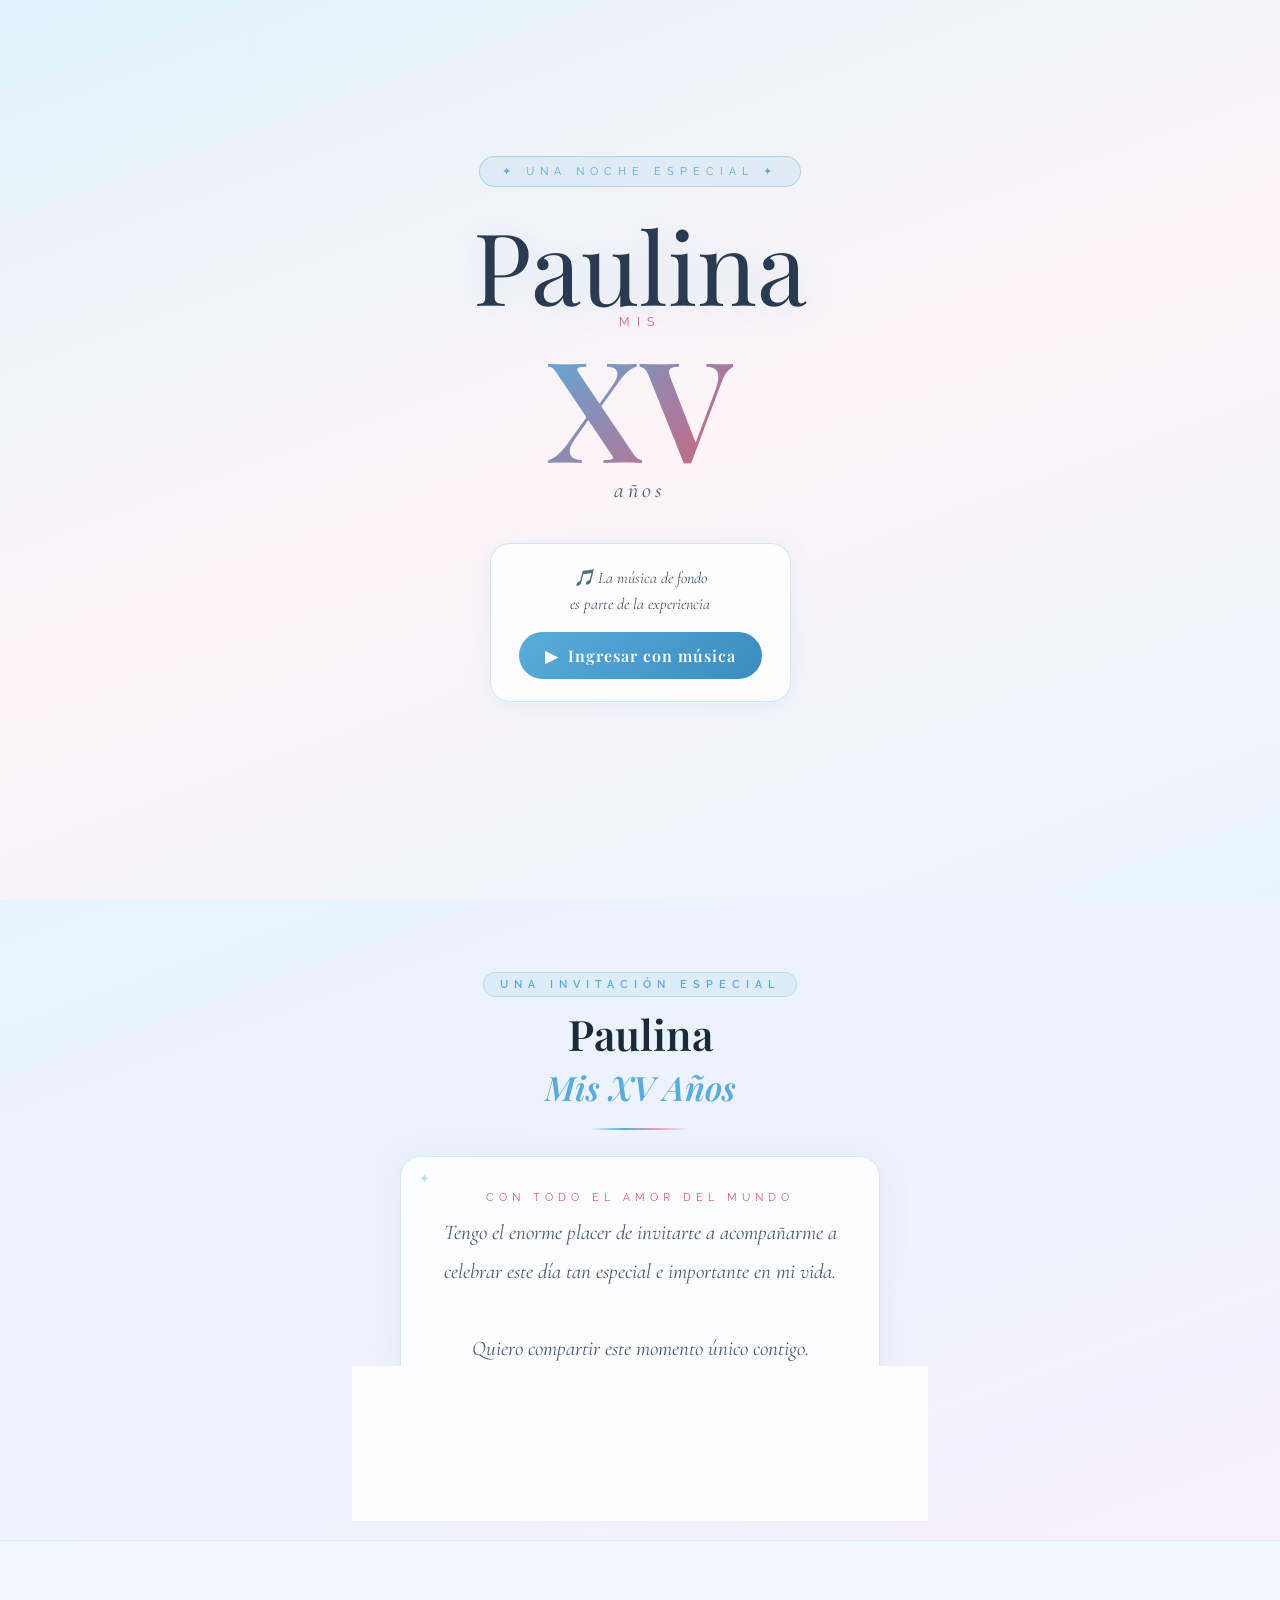
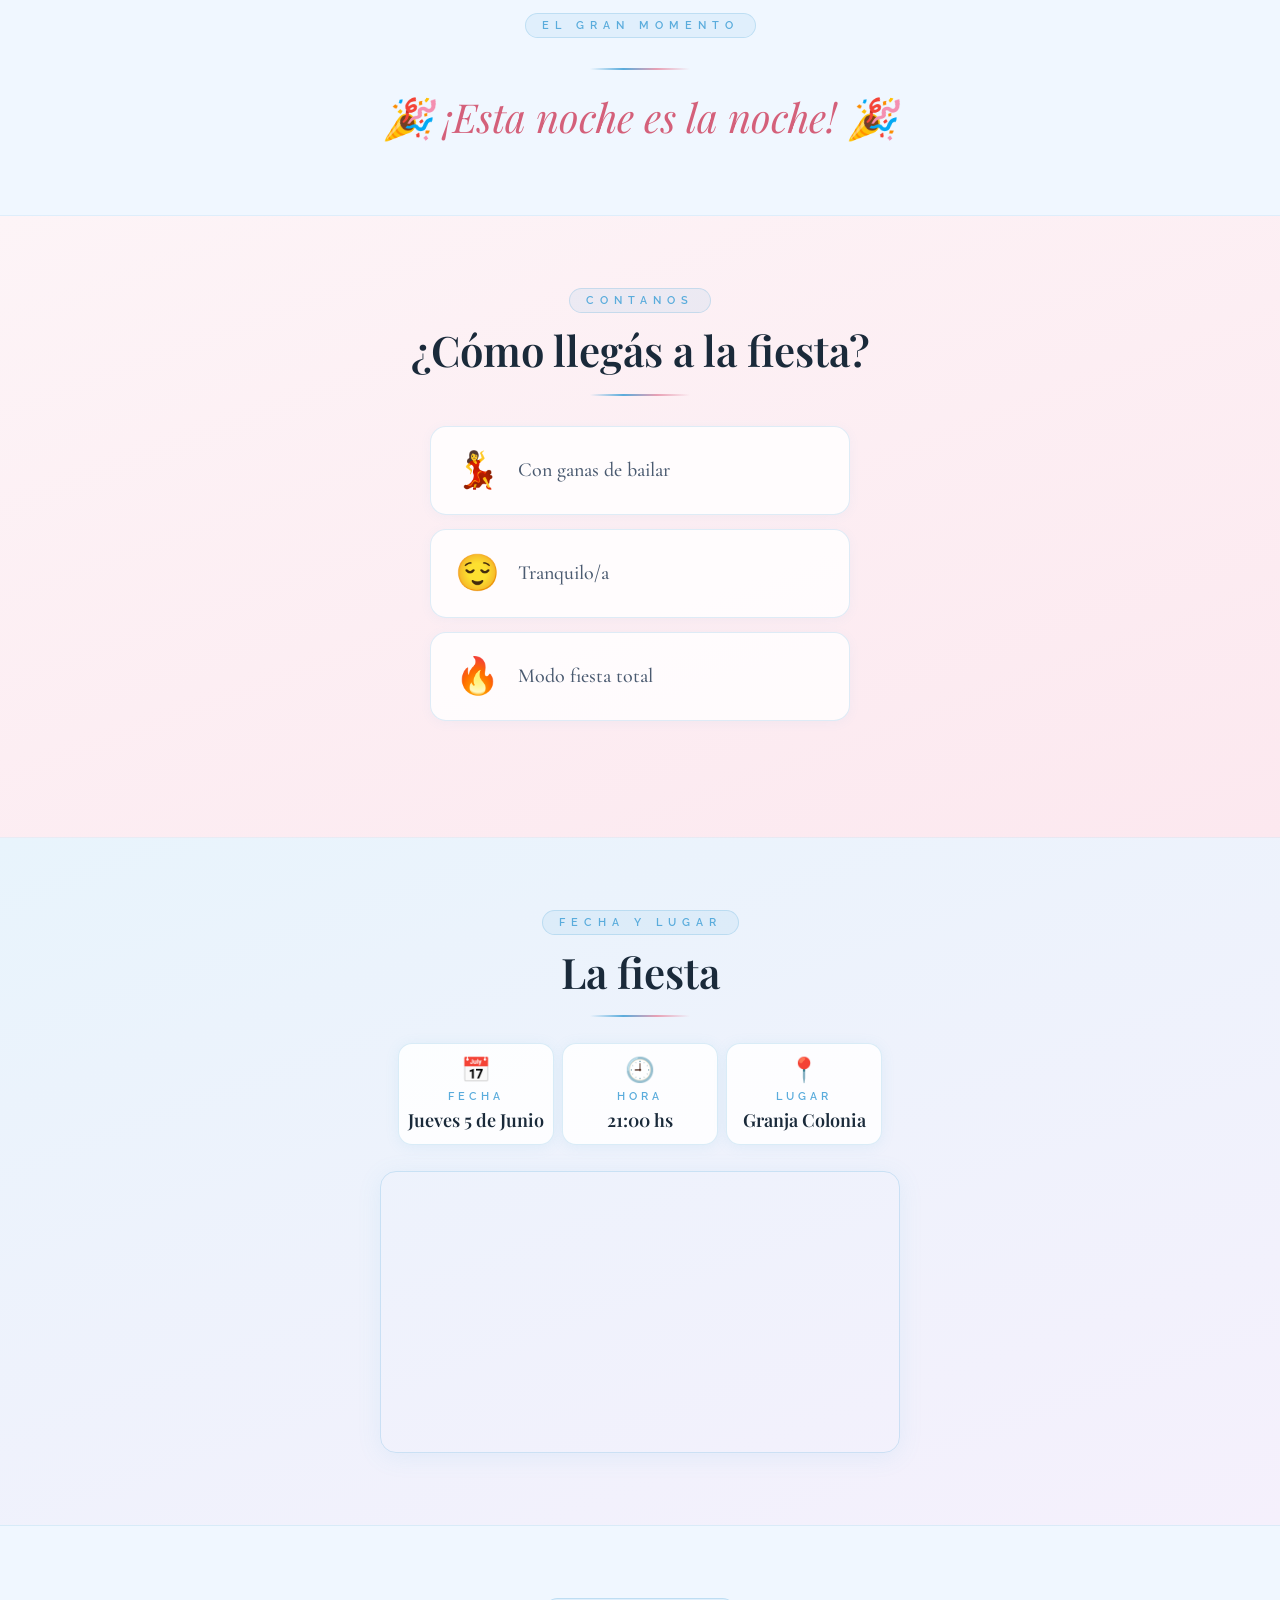
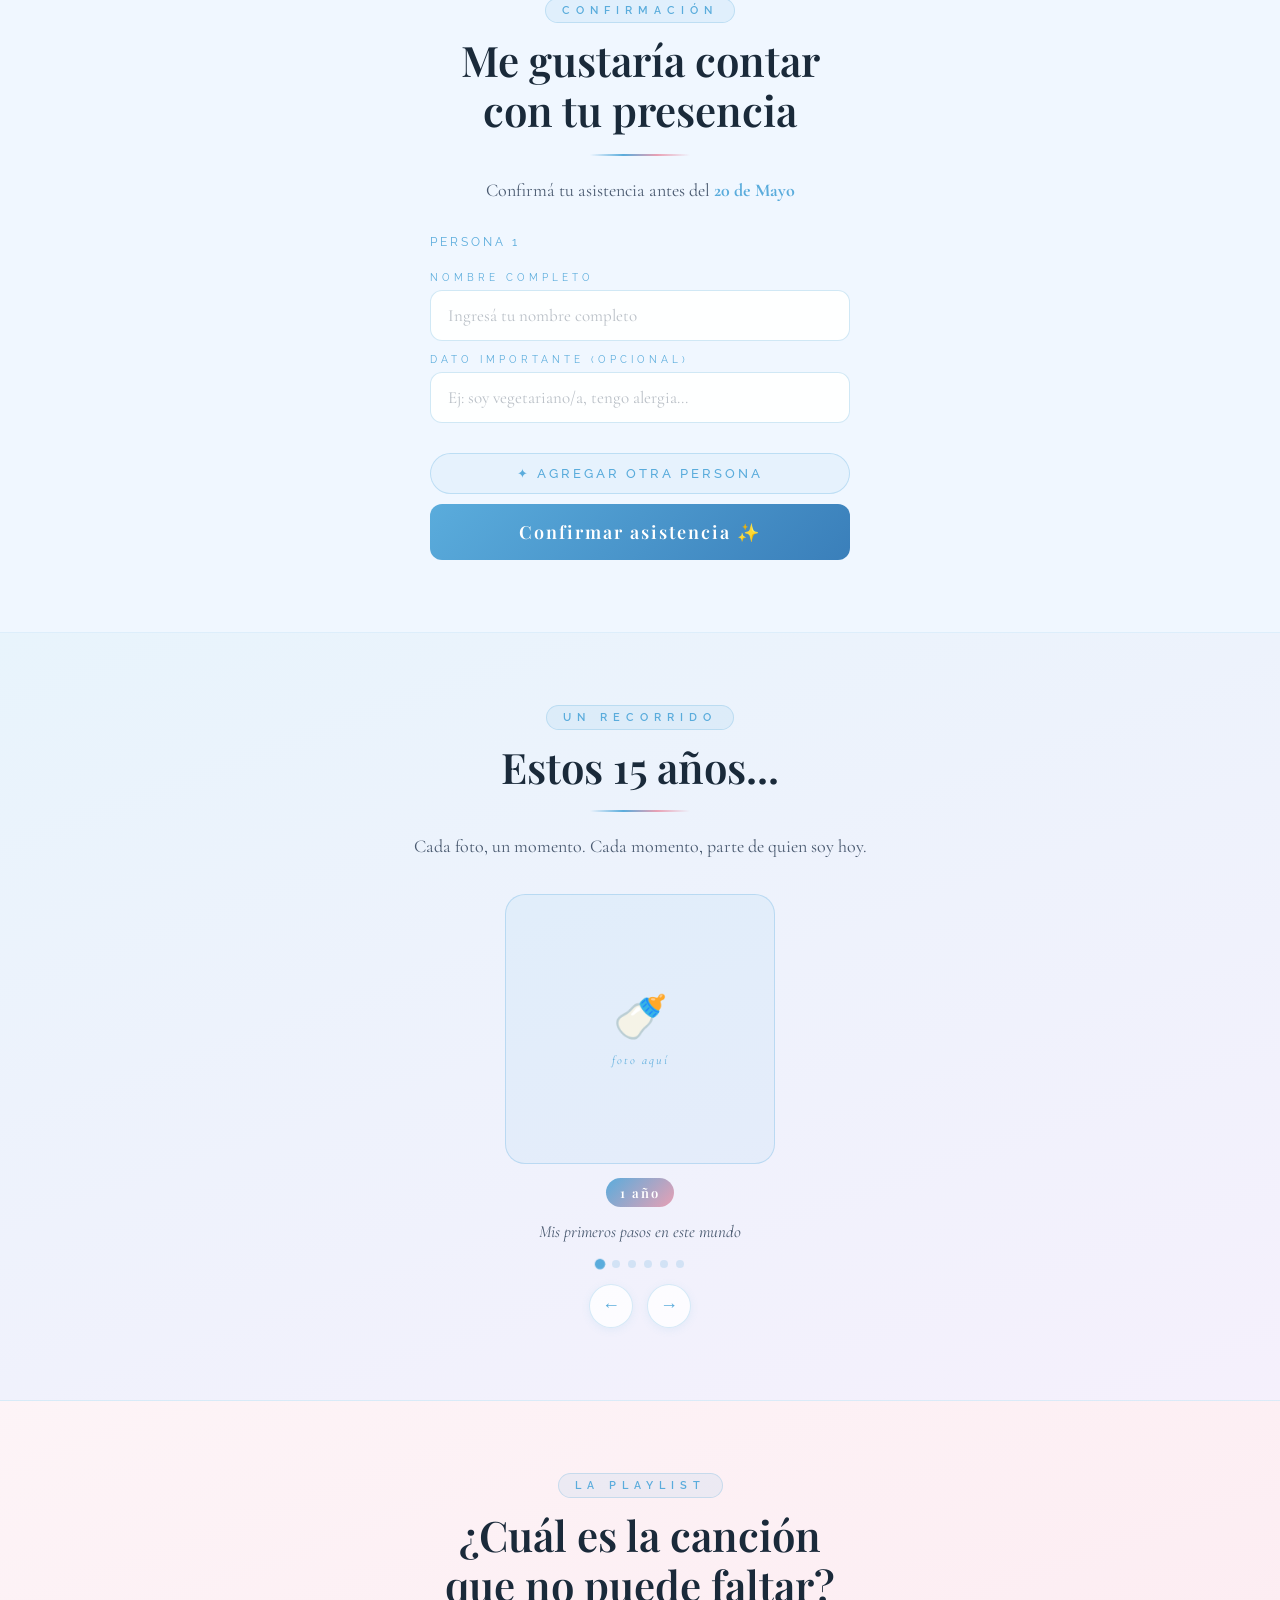
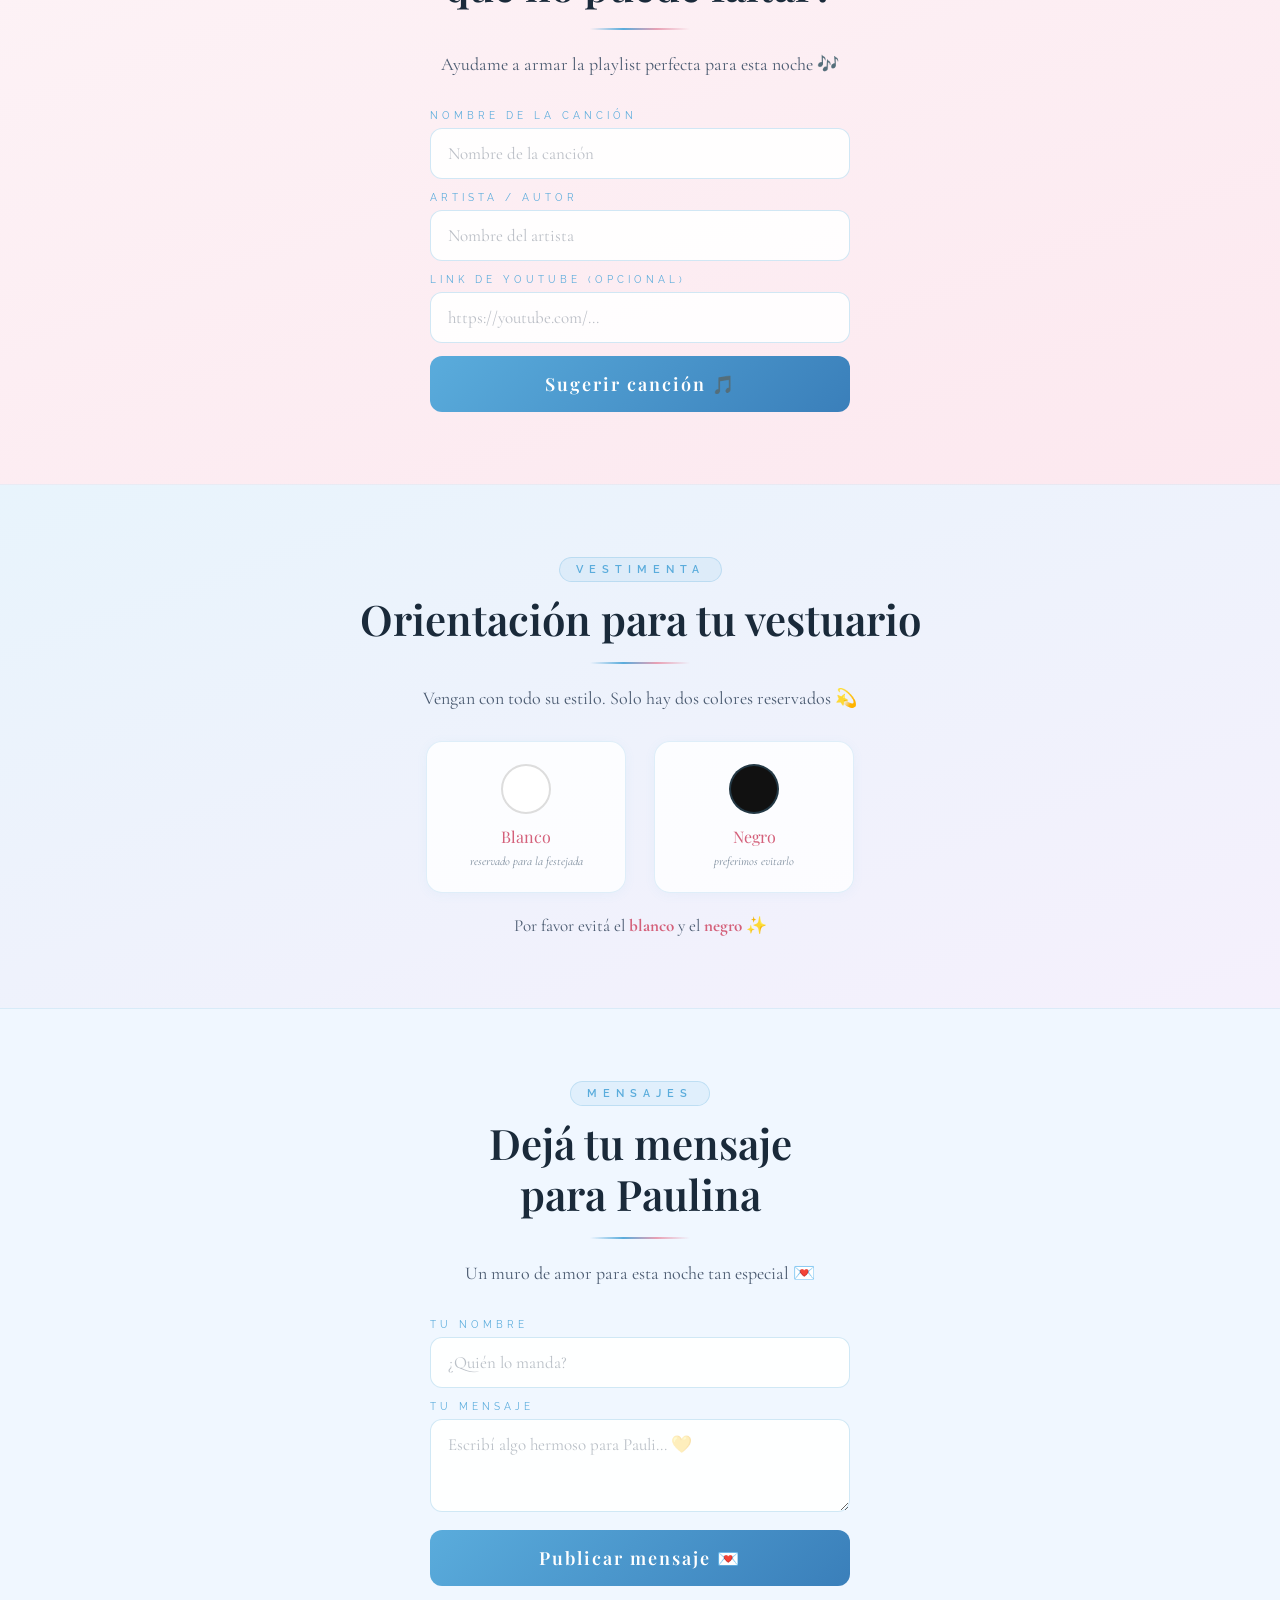
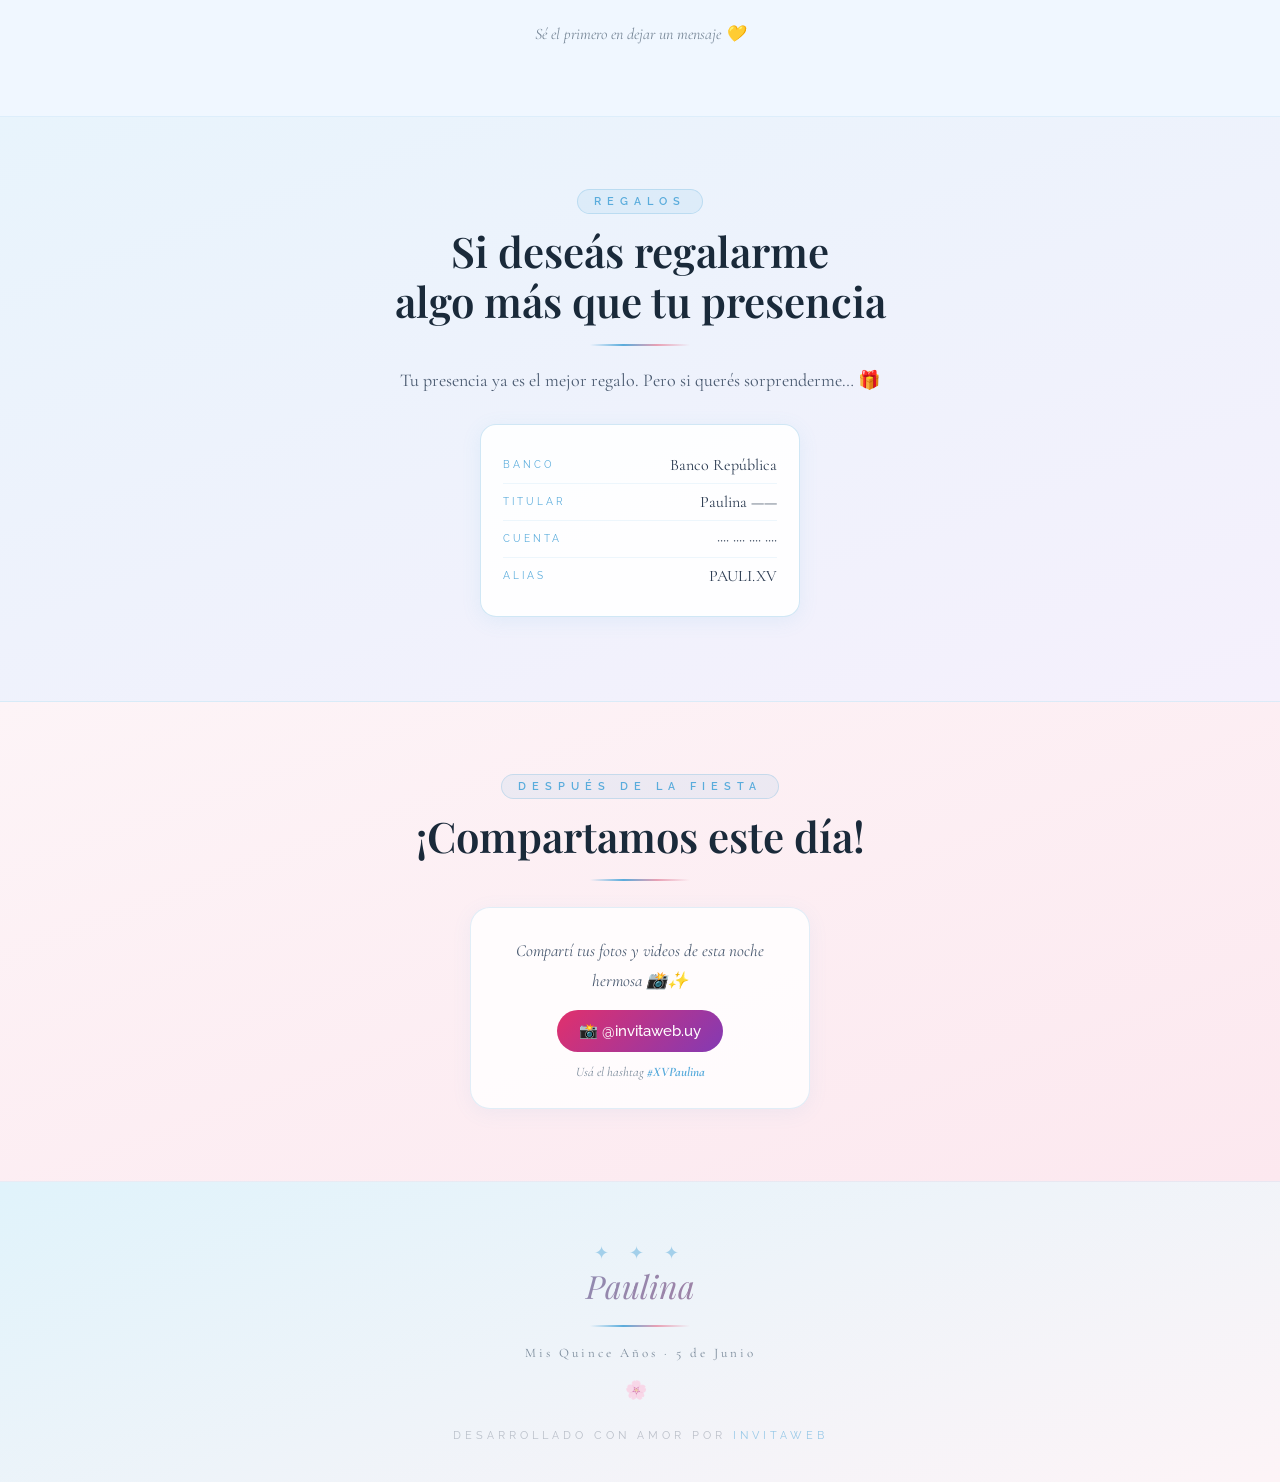
==== invitacion.html @ 0ddc599e "Update invitacion.html" ====
<!DOCTYPE html>

<html lang="es">
<head>
<meta charset="utf-8"/>
<meta content="width=device-width, initial-scale=1.0" name="viewport"/>
<title>Mis XV – Paulina</title>
<meta content="Mis XV – Paulina 🌸" property="og:title"/>
<meta content="¡Estás invitado/a a mis XV años! Jueves 5 de Junio · 21:00 hs · Granja Colonia" property="og:description"/>
<link href="https://fonts.googleapis.com" rel="preconnect"/>
<link href="https://fonts.googleapis.com/css2?family=Playfair+Display:ital,wght@0,400;0,600;1,400;1,600&amp;family=Cormorant+Garamond:ital,wght@0,300;0,400;0,500;1,300;1,400&amp;family=Raleway:wght@300;400;500&amp;display=swap" rel="stylesheet"/>

<link href="styles.css" rel="stylesheet"/></head>
<body>
<div id="petals"></div>
<audio id="bg-audio" loop="">
<source src="https://www.dropbox.com/scl/fi/ehjotuprtsx8vl22t01s5/Ed-Sheeran-Perfect.mp3?rlkey=2dh03h3hcytiv7m80mpddvq2r&amp;raw=1" type="audio/mpeg"/>
</audio>
<!-- ═══ HERO ═══ -->
<section id="hero">
<div id="hero-bg-photo"></div>
<div class="hero-badge">✦ una noche especial ✦</div>
<h1 class="hero-name">Paulina</h1>
<p class="hero-pre">Mis</p>
<div class="hero-xv">XV</div>
<p class="hero-anos">años</p>
<div class="music-btn-wrap">
<div class="music-card">
<p style="text-align:center;">🎵 La música de fondo<br/>es parte de la experiencia</p>
<button class="btn-music" id="musicBtn" onclick="toggleMusic()">
<span id="musicIcon">▶</span>
<span id="musicLabel">Ingresar con música</span>
</button>
<div class="audio-playing" id="audioAnim">
<div class="bar-anim" style="animation-delay:0s;height:5px;"></div>
<div class="bar-anim" style="animation-delay:.12s;height:9px;"></div>
<div class="bar-anim" style="animation-delay:.24s;height:13px;"></div>
<div class="bar-anim" style="animation-delay:.12s;height:9px;"></div>
<div class="bar-anim" style="animation-delay:0s;height:5px;"></div>
<span style="margin-left:8px;">Perfect · Ed Sheeran</span>
</div>
</div>
</div>
</section>
<!-- ═══ INVITACIÓN ═══ -->
<section class="section s-dark" id="invitacion">
<span class="sec-tag">una invitación especial</span>
<h2 class="sec-title">Paulina<br/><em style="font-size:.8em;color:var(--sky);">Mis XV Años</em></h2>
<div class="gold-line"></div>
<div class="invite-card">
<p class="invite-who">Con todo el amor del mundo</p>
<p class="invite-text">Tengo el enorme placer de invitarte a acompañarme a celebrar este día tan especial e importante en mi vida.<br/><br/>Quiero compartir este momento único contigo.</p>
<div class="invite-date">Jueves 5 de Junio · 21:00 hs</div>
</div>
</section>
<!-- ═══ COUNTDOWN ═══ -->
<section class="section" id="countdown-section">
<span class="sec-tag">el gran momento</span>
<h2 class="sec-title" id="countdownTitle">Faltan...</h2>
<div class="gold-line"></div>
<div class="countdown-grid" id="countdownGrid">
<div class="count-box"><span class="count-num" id="cd-days">--</span><span class="count-label">Días</span></div>
<div class="count-box"><span class="count-num" id="cd-hours">--</span><span class="count-label">Horas</span></div>
<div class="count-box"><span class="count-num" id="cd-mins">--</span><span class="count-label">Min</span></div>
<div class="count-box"><span class="count-num" id="cd-secs">--</span><span class="count-label">Seg</span></div>
</div>
<div id="event-arrived">🎉 ¡Esta noche es la noche! 🎉</div>
</section>
<!-- ═══ MOOD ═══ -->
<section class="section s-rose">
<span class="sec-tag">contanos</span>
<h2 class="sec-title">¿Cómo llegás a la fiesta?</h2>
<div class="gold-line"></div>
<div class="mood-grid mood-grid-vertical">
<button class="mood-btn mood-btn-centered" onclick="selectMood(this,'¡Así me gusta! ¡Con toda la energía! 💃')">
<span class="mood-icon">💃</span><span class="mood-label">Con ganas de bailar</span>
</button>
<button class="mood-btn mood-btn-centered" onclick="selectMood(this,'Perfecto, también hay lugar para descansar 😌')">
<span class="mood-icon">😌</span><span class="mood-label">Tranquilo/a</span>
</button>
<button class="mood-btn mood-btn-centered" onclick="selectMood(this,'¡¡MODO BESTIA ACTIVADO!! 🔥🎉')">
<span class="mood-icon">🔥</span><span class="mood-label">Modo fiesta total</span>
</button>
</div>
<p id="mood-response"></p>
</section>
<!-- ═══ LUGAR ═══ -->
<section class="section s-dark">
<span class="sec-tag">fecha y lugar</span>
<h2 class="sec-title">La fiesta</h2>
<div class="gold-line"></div>
<div class="lugar-info">
<div class="lugar-detail"><span class="ld-icon">📅</span><span class="ld-label">Fecha</span><span class="ld-val">Jueves 5 de Junio</span></div>
<div class="lugar-detail"><span class="ld-icon">🕘</span><span class="ld-label">Hora</span><span class="ld-val">21:00 hs</span></div>
<div class="lugar-detail"><span class="ld-icon">📍</span><span class="ld-label">Lugar</span><span class="ld-val">Granja Colonia</span></div>
</div>
<div class="map-wrap">
<iframe allowfullscreen="" height="280" loading="lazy" referrerpolicy="no-referrer-when-downgrade" src="https://www.google.com/maps/embed?pb=!1m18!1m12!1m3!1d3290.685437477045!2d-57.740736999999996!3d-34.4347445!2m3!1f0!2f0!3f0!3m2!1i1024!2i768!4f13.1!3m3!1m2!1s0x95a30c7c1a34ffbd%3A0x6a4ad1bd16b728e4!2sGranja%20Colonia!5e0!3m2!1ses-419!2suy!4v1768006159809!5m2!1ses-419!2suy" style="border:0;display:block;" width="100%"></iframe>
</div>
</section>
<!-- ═══ RSVP ═══ -->
<section class="section">
<span class="sec-tag">confirmación</span>
<h2 class="sec-title">Me gustaría contar<br/>con tu presencia</h2>
<div class="gold-line"></div>
<p class="sec-body">Confirmá tu asistencia antes del <strong style="color:var(--sky)">20 de Mayo</strong></p>
<div id="rsvp-wrap">
<div id="rsvp-forms-container">
<div class="rsvp-form rsvp-person-form" id="rsvp-form-0">
<p class="rsvp-person-label">Persona 1</p>
<div><label class="field-label">Nombre completo</label><input class="rsvp-input rsvp-name-input" placeholder="Ingresá tu nombre completo" type="text"/></div>
<div><label class="field-label">Dato importante (opcional)</label><input class="rsvp-input rsvp-dato-input" placeholder="Ej: soy vegetariano/a, tengo alergia..." type="text"/></div>
</div>
</div>
<div style="max-width:420px;margin:12px auto 0;display:flex;gap:10px;flex-direction:column;">
<button class="btn-add-person" id="btn-add-person" onclick="addRSVPPerson()">✦ Agregar otra persona</button>
<div style="position:relative;">
  <div class="party-burst" id="party-burst"></div>
  <button class="btn-gold" id="rsvp-btn" onclick="submitRSVP()">Confirmar asistencia ✨</button>
</div>
<p class="sheet-loading" id="rsvp-loading">Enviando...</p>
</div>
</div>
<div class="success-box" id="rsvp-success" style="position:relative;">
  <div class="music-burst" id="party-burst"></div>
  <div class="song-success-content">
    <div class="vinyl-spin" id="rsvp-main-emoji">🎉</div>
    <p class="song-success-headline">¡Confirmado!</p>
    <p class="success-msg" id="rsvp-thanks-msg"></p>
    <button class="btn-add-more" onclick="showAddMore()">¿Olvidaste a alguien? Agregar más →</button>
  </div>
</div>
<div id="rsvp-add-more" style="display:none;max-width:420px;margin:20px auto 0;">
  <div id="rsvp-extra-container"></div>
  <div style="display:flex;gap:10px;flex-direction:column;margin-top:10px;">
    <button class="btn-add-person" onclick="addExtraPerson()">✦ Agregar otra persona</button>
    <button class="btn-gold" id="rsvp-extra-btn" onclick="submitExtra()">Confirmar ✨</button>
    <p class="sheet-loading" id="rsvp-extra-loading">Enviando...</p>
  </div>
</div>
</section>
<!-- ═══ SLIDESHOW ═══ -->
<section class="section s-dark" id="slideshow-section">
<span class="sec-tag">un recorrido</span>
<h2 class="sec-title">Estos 15 años...</h2>
<div class="gold-line"></div>
<p class="sec-body">Cada foto, un momento. Cada momento, parte de quien soy hoy.</p>
<div class="slides-wrap">
<div class="slide active">
<div class="slide-photo"><div class="slide-photo-placeholder">🍼<span>foto aquí</span></div></div>
<div class="slide-year-tag">1 año</div><p class="slide-caption">Mis primeros pasos en este mundo</p>
</div>
<div class="slide">
<div class="slide-photo"><div class="slide-photo-placeholder">🎠<span>foto aquí</span></div></div>
<div class="slide-year-tag">4 años</div><p class="slide-caption">La infancia más feliz</p>
</div>
<div class="slide">
<div class="slide-photo"><div class="slide-photo-placeholder">🎒<span>foto aquí</span></div></div>
<div class="slide-year-tag">7 años</div><p class="slide-caption">Empezando la escuela con todo</p>
</div>
<div class="slide">
<div class="slide-photo"><div class="slide-photo-placeholder">⭐<span>foto aquí</span></div></div>
<div class="slide-year-tag">10 años</div><p class="slide-caption">Creciendo y brillando</p>
</div>
<div class="slide">
<div class="slide-photo"><div class="slide-photo-placeholder">💫<span>foto aquí</span></div></div>
<div class="slide-year-tag">13 años</div><p class="slide-caption">Encontrando mi camino</p>
</div>
<div class="slide">
<div class="slide-photo" style="background:rgba(212,170,90,.15);border-color:var(--gold);display:flex;align-items:center;justify-content:center;">
<span style="font-family:'Playfair Display',serif;font-size:52px;color:var(--gold);">XV</span>
</div>
<div class="slide-year-tag" style="background:var(--rose);color:#fff;">¡Hoy! ✨</div>
<p class="slide-caption">La noche más especial de mi vida</p>
</div>
</div>
<div class="slide-dots" id="slideDots"></div>
<div class="slide-nav">
<button onclick="changeSlide(-1)">←</button>
<button onclick="changeSlide(1)">→</button>
</div>
</section>
<!-- ═══ CANCIÓN ═══ -->
<section class="section s-rose">
<span class="sec-tag">la playlist</span>
<h2 class="sec-title">¿Cuál es la canción<br/>que no puede faltar?</h2>
<div class="gold-line"></div>
<p class="sec-body">Ayudame a armar la playlist perfecta para esta noche 🎶</p>
<div id="cancion-wrap">
<div class="cancion-form">
<div><label class="field-label">Nombre de la canción</label><input class="rsvp-input" id="song-name" placeholder="Nombre de la canción" type="text"/></div>
<div><label class="field-label">Artista / Autor</label><input class="rsvp-input" id="song-artist" placeholder="Nombre del artista" type="text"/></div>
<div><label class="field-label">Link de YouTube (opcional)</label><input class="rsvp-input" id="song-yt" placeholder="https://youtube.com/..." type="url"/></div>
<button class="btn-gold" id="song-btn" onclick="submitSong()">Sugerir canción 🎵</button>
<p class="sheet-loading" id="song-loading">Enviando...</p>
</div>
</div>
<div class="success-box" id="song-success">
  <div class="music-burst" id="music-burst"></div>
  <div class="song-success-content">
    <div class="vinyl-spin">🎵</div>
    <p class="song-success-headline">¡Ya suena en la lista!</p>
    <p class="success-msg">Tu canción está en la playlist. ¡Esta noche va a sonar con todo! 🔥</p>
  </div>
</div>
</section>
<!-- ═══ DRESS CODE ═══ -->
<section class="section s-dark">
<span class="sec-tag">vestimenta</span>
<h2 class="sec-title">Orientación para tu vestuario</h2>
<div class="gold-line"></div>
<p class="sec-body">Vengan con todo su estilo. Solo hay dos colores reservados 💫</p>
<div class="dress-grid" style="justify-content:center;gap:28px;">
<div class="dress-card">
  <div class="dress-swatch" style="background:#ffffff;border:2px solid #ddd;"></div>
  <span class="dress-name" style="color:var(--rose);">Blanco</span>
  <span class="dress-hint">reservado para la festejada</span>
</div>
<div class="dress-card">
  <div class="dress-swatch" style="background:#111111;"></div>
  <span class="dress-name" style="color:var(--rose);">Negro</span>
  <span class="dress-hint">preferimos evitarlo</span>
</div>
</div>
<p class="dress-avoid" style="margin-top:22px;font-size:17px;">Por favor evitá el <strong>blanco</strong> y el <strong>negro</strong> ✨</p>
</section>
<!-- ═══ MURO MENSAJES ═══ -->
<section class="section">
<span class="sec-tag">mensajes</span>
<h2 class="sec-title">Dejá tu mensaje<br/>para Paulina</h2>
<div class="gold-line"></div>
<p class="sec-body" style="margin-bottom:26px;">Un muro de amor para esta noche tan especial 💌</p>
<div class="wall-form">
<div><label class="field-label">Tu nombre</label><input class="rsvp-input" id="msg-author" placeholder="¿Quién lo manda?" type="text"/></div>
<div><label class="field-label">Tu mensaje</label><textarea class="rsvp-input" id="msg-text" placeholder="Escribí algo hermoso para Pauli... 💛" rows="3"></textarea></div>
<button class="btn-gold" id="msg-btn" onclick="submitMessage()">Publicar mensaje 💌</button>
<p class="sheet-loading" id="msg-loading">Enviando...</p>
</div>
<div class="messages-grid" id="messages-grid"></div>
<p id="no-msgs" style="font-style:italic;color:var(--text3);margin-top:14px;font-size:16px;">Sé el primero en dejar un mensaje 💛</p>
<div id="load-more-wrap" style="display:none;margin-top:18px;">
<button class="btn-load-more" id="load-more-btn" onclick="showMoreMessages()">Ver más mensajes 💌</button>
</div>
</section>
<!-- ═══ REGALOS ═══ -->
<section class="section s-dark">
<span class="sec-tag">regalos</span>
<h2 class="sec-title">Si deseás regalarme<br/>algo más que tu presencia</h2>
<div class="gold-line"></div>
<p class="sec-body">Tu presencia ya es el mejor regalo. Pero si querés sorprenderme… 🎁</p>
<div class="cuenta-card" style="margin-top:26px;">
<div class="cuenta-row"><span class="cuenta-key">Banco</span><span class="cuenta-val">Banco República</span></div>
<div class="cuenta-row"><span class="cuenta-key">Titular</span><span class="cuenta-val">Paulina ——</span></div>
<div class="cuenta-row"><span class="cuenta-key">Cuenta</span><span class="cuenta-val">···· ···· ···· ····</span></div>
<div class="cuenta-row"><span class="cuenta-key">Alias</span><span class="cuenta-val">PAULI.XV</span></div>
</div>
<p style="margin-top:12px;font-style:italic;font-size:13px;color:var(--text3);"></p>
</section>
<!-- ═══ COMPARTIR ═══ -->
<section class="section s-rose">
<span class="sec-tag">después de la fiesta</span>
<h2 class="sec-title">¡Compartamos este día!</h2>
<div class="gold-line"></div>
<div class="compartir-card">
<p style="font-size:17px;line-height:1.75;color:var(--text2);font-style:italic;">Compartí tus fotos y videos de esta noche hermosa 📸✨</p>
<a class="ig-link" href="https://instagram.com/invitaweb.uy" target="_blank">📸 @invitaweb.uy</a>
<p style="margin-top:12px;font-size:13px;color:var(--text3);font-style:italic;">Usá el hashtag <strong style="color:var(--sky)">#XVPaulina</strong></p>
</div>
</section>
<!-- ═══ FOOTER ═══ -->
<footer>
<div class="ornament">✦ ✦ ✦</div>
<p class="footer-name">Paulina</p>
<div class="gold-line"></div>
<p class="footer-sub">Mis Quince Años · 5 de Junio</p>
<div class="ornament" style="margin-top:18px;">🌸</div>
<p class="footer-dev">Desarrollado con amor por <a href="https://www.instagram.com/invitaweb.uy/" target="_blank">InvitaWeb</a></p>
</footer>
<script>
const RSVP_URL   = 'https://script.google.com/macros/s/AKfycbyi6a5xI08bsREtnfmGYhNfFPGB_bNEKlNDGRyHwrM_zT0jf7yCLWRuNT-dA-_wqRsHQw/exec';
const SONG_URL   = 'https://script.google.com/macros/s/AKfycbzy2UsSYHw_9uILyC051JPQ9Bj5VAA-uxVh5SOUbpsgLlyWz7xuh8jjueIz0KiTCna6/exec';
const WALL_URL   = 'https://script.google.com/macros/s/AKfycby2T5ARFPa6JnvJi9KG8gLJfTowxAut2ldMXVoBoAovnlavERXnBylis9NxJnGqiFxN6Q/exec';
const TOKEN      = 'paulina2025xv';

/* PÉTALOS */
(function(){
  const c=document.getElementById('petals');
  const cols=['#a8d8f0','#e8a0b4','#5aacdc','#f0c8d8','#90ccee','#d4607a','#b8e0f4'];
  for(let i=0;i<30;i++){
    const p=document.createElement('div'); p.className='petal';
    const s=7+Math.random()*10;
    p.style.cssText=['left:'+(Math.random()*100)+'vw','width:'+s+'px','height:'+(s*1.4)+'px',
      'background:'+cols[Math.floor(Math.random()*cols.length)],
      'animation-duration:'+(4+Math.random()*7)+'s',
      'animation-delay:'+(Math.random()*10)+'s',
      'border-radius:'+(48+Math.random()*20)+'% '+(38+Math.random()*20)+'% '+(52+Math.random()*18)+'% '+(34+Math.random()*18)+'%'
    ].join(';');
    c.appendChild(p);
  }
})();

/* SPARKLES */
(function(){
  const h=document.getElementById('hero');
  for(let i=0;i<18;i++){
    const s=document.createElement('div'); s.className='hero-sparkle';
    s.style.cssText=['left:'+(10+Math.random()*80)+'%','top:'+(10+Math.random()*80)+'%',
      'width:'+(1+Math.random()*2.5)+'px','height:'+(1+Math.random()*2.5)+'px',
      'animation-duration:'+(2+Math.random()*4)+'s','animation-delay:'+(Math.random()*4)+'s'
    ].join(';');
    h.appendChild(s);
  }
})();

/* MÚSICA */
let playing=false;
function toggleMusic(){
  const a=document.getElementById('bg-audio');
  const icon=document.getElementById('musicIcon');
  const lbl=document.getElementById('musicLabel');
  const anim=document.getElementById('audioAnim');
  const floatBtn=document.getElementById('music-float');
  const pauseSvg=document.getElementById('float-pause-svg');
  const playSvg=document.getElementById('float-play-svg');
  if(!playing){
    a.play().catch(()=>{});
    icon.textContent='⏸'; lbl.textContent='Pausar música';
    anim.classList.add('show');
    floatBtn.style.display='flex';
    if(pauseSvg){pauseSvg.style.display='block'; playSvg.style.display='none';}
    playing=true;
  }else{
    a.pause();
    icon.textContent='▶'; lbl.textContent='Reanudar música';
    anim.classList.remove('show');
    floatBtn.style.display='flex';
    if(pauseSvg){pauseSvg.style.display='none'; playSvg.style.display='block';}
    playing=false;
  }
}

/* COUNTDOWN */
(function(){
  const target=new Date('2026-06-05T21:00:00');
  const grid=document.getElementById('countdownGrid');
  const arrived=document.getElementById('event-arrived');
  const title=document.getElementById('countdownTitle');
  function tick(){
    const diff=target-Date.now();
    if(diff<=0){grid.style.display='none';arrived.style.display='block';title.style.display='none';return;}
    document.getElementById('cd-days').textContent=Math.floor(diff/86400000);
    document.getElementById('cd-hours').textContent=Math.floor((diff%86400000)/3600000);
    document.getElementById('cd-mins').textContent=Math.floor((diff%3600000)/60000);
    document.getElementById('cd-secs').textContent=Math.floor((diff%60000)/1000);
  }
  tick(); setInterval(tick,1000);
})();

/* MOOD */
function selectMood(btn,msg){
  document.querySelectorAll('.mood-btn').forEach(b=>b.classList.remove('selected'));
  btn.classList.add('selected');
  const r=document.getElementById('mood-response');
  r.style.opacity=0;
  setTimeout(()=>{r.textContent=msg;r.style.opacity=1;},200);
}

/* SLIDESHOW */
(function(){
  const slides=document.querySelectorAll('.slide');
  const dotsEl=document.getElementById('slideDots');
  let current=0, timer;
  slides.forEach((_,i)=>{
    const d=document.createElement('button'); d.className='sdot'+(i===0?' active':'');
    d.onclick=()=>goTo(i); dotsEl.appendChild(d);
  });
  function goTo(n){
    slides[current].classList.remove('active'); dotsEl.children[current].classList.remove('active');
    current=(n+slides.length)%slides.length;
    slides[current].classList.add('active'); dotsEl.children[current].classList.add('active');
    resetTimer();
  }
  function resetTimer(){clearInterval(timer); timer=setInterval(()=>goTo(current+1),4000);}
  resetTimer();
  window.changeSlide=n=>goTo(current+n);
})();

/* UTIL FETCH A SHEETS */
async function sendToSheet(url, data, btnId, loadingId){
  const btn=document.getElementById(btnId);
  const loading=document.getElementById(loadingId);
  btn.disabled=true; loading.classList.add('show');
  try{
    // Sin Content-Type header: evita preflight CORS con Google Apps Script
    await fetch(url,{method:'POST',body:JSON.stringify(data)});
  }catch(e){console.warn('Sheet error',e);}
  loading.classList.remove('show');
}

/* RSVP */
let rsvpPersonCount = 1;
function addRSVPPerson(){
  const container = document.getElementById('rsvp-forms-container');
  const idx = rsvpPersonCount;
  const div = document.createElement('div');
  div.className = 'rsvp-form rsvp-person-form';
  div.id = 'rsvp-form-'+idx;
  div.innerHTML = `
    <p class="rsvp-person-label">Persona ${idx+1} <button onclick="removeRSVPPerson(${idx})" class="btn-remove-person">✕ quitar</button></p>
    <div><label class="field-label">Nombre completo</label><input class="rsvp-input rsvp-name-input" placeholder="Nombre completo" type="text"/></div>
    <div><label class="field-label">Dato importante (opcional)</label><input class="rsvp-input rsvp-dato-input" placeholder="Ej: soy vegetariano/a, tiene alergia..." type="text"/></div>
  `;
  container.appendChild(div);
  rsvpPersonCount++;
}
function removeRSVPPerson(idx){
  const el = document.getElementById('rsvp-form-'+idx);
  if(el) el.remove();
}
async function submitRSVP(){
  const forms = document.querySelectorAll('.rsvp-person-form');
  const personas = [];
  let allValid = true;
  forms.forEach((form,i)=>{
    const name = form.querySelector('.rsvp-name-input').value.trim();
    const dato = form.querySelector('.rsvp-dato-input').value.trim();
    if(!name){ allValid=false; form.querySelector('.rsvp-name-input').focus(); }
    else personas.push({name,dato});
  });
  if(!allValid){ alert('Por favor ingresá el nombre de todas las personas.'); return; }
  const btn=document.getElementById('rsvp-btn');
  const loading=document.getElementById('rsvp-loading');
  btn.disabled=true; loading.classList.add('show');
  for(const p of personas){
    await fetch(RSVP_URL,{method:'POST',body:JSON.stringify({nombre:p.name,extra:p.dato,timestamp:new Date().toLocaleString('es-UY'),token:TOKEN})}).catch(()=>{});
  }
  loading.classList.remove('show');
  document.getElementById('rsvp-wrap').style.display='none';
  const suc=document.getElementById('rsvp-success'); suc.style.display='block';
  const nombres = personas.map(p=>p.name).join(', ');
  document.getElementById('rsvp-thanks-msg').textContent='¡Gracias! Asistencia confirmada para: '+nombres+'. ¡Los esperamos con todo! 🌸';
  setTimeout(launchPartyEmojis, 100);
  setTimeout(launchPartyEmojis, 600);
}

/* CANCIÓN */
async function submitSong(){
  const name=document.getElementById('song-name').value.trim();
  const artist=document.getElementById('song-artist').value.trim();
  const yt=document.getElementById('song-yt').value.trim();
  if(!name||!artist){alert('Por favor ingresá la canción y el artista.');return;}
  await sendToSheet(SONG_URL,{nombre:name+' - '+artist,extra:yt,timestamp:new Date().toLocaleString('es-UY'),token:TOKEN},'song-btn','song-loading');
  document.getElementById('cancion-wrap').style.display='none';
  document.getElementById('song-success').style.display='block';
  setTimeout(launchMusicNotes, 100);
}

/* MURO */
const localMessages=[];

// Cargar mensajes existentes desde Sheets al cargar la página
(async function loadMessages(){
  try{
    const res = await fetch(WALL_URL);
    const data = await res.json();
    if(Array.isArray(data)){
      data.forEach(row=>{
        if(row.nombre && row.mensaje){
          localMessages.push({author:row.nombre, text:row.mensaje, time:new Date(row.timestamp||Date.now())});
        }
      });
      renderMessages();
    }
  }catch(e){ /* silencioso si falla */ }
})();
async function submitMessage(){
  const author=document.getElementById('msg-author').value.trim();
  const text=document.getElementById('msg-text').value.trim();
  if(!author||!text){alert('Por favor completá tu nombre y mensaje.');return;}
  await sendToSheet(WALL_URL,{nombre:author,mensaje:text,timestamp:new Date().toLocaleString('es-UY'),token:TOKEN},'msg-btn','msg-loading');
  localMessages.push({author,text,time:new Date()});
  document.getElementById('msg-author').value='';
  document.getElementById('msg-text').value='';
  document.getElementById('msg-btn').disabled=false;
  renderMessages();
}
const MSG_PAGE = 5;
let msgVisible = MSG_PAGE;
function renderMessages(reset){
  if(reset) msgVisible = MSG_PAGE;
  const grid=document.getElementById('messages-grid');
  const noMsg=document.getElementById('no-msgs');
  const loadWrap=document.getElementById('load-more-wrap');
  const sorted=[...localMessages].reverse();
  if(sorted.length>0) noMsg.style.display='none';
  grid.innerHTML='';
  sorted.slice(0,msgVisible).forEach(m=>{
    const d=document.createElement('div'); d.className='msg-card';
    const t=m.time instanceof Date ? m.time : new Date(m.time);
    const min=t.getMinutes().toString().padStart(2,'0');
    d.innerHTML=`<p class="msg-author">${m.author}</p><p class="msg-text">"${m.text}"</p>`;
    grid.appendChild(d);
  });
  if(loadWrap) loadWrap.style.display = (sorted.length > msgVisible) ? 'block' : 'none';
}
function showMoreMessages(){
  msgVisible += MSG_PAGE;
  renderMessages();
}

/* RSVP EXTRA */
function showAddMore(){
  document.getElementById('rsvp-add-more').style.display='block';
  addExtraPerson();
  document.getElementById('rsvp-success').querySelector('.btn-add-more').style.display='none';
}
let extraPersonCount=0;
function addExtraPerson(){
  const container=document.getElementById('rsvp-extra-container');
  const idx=extraPersonCount++;
  const div=document.createElement('div');
  div.className='rsvp-form rsvp-person-form'; div.id='rsvp-extra-'+idx;
  div.innerHTML=`
    <p class="rsvp-person-label">Persona extra ${idx+1} <button onclick="document.getElementById('rsvp-extra-${idx}').remove()" class="btn-remove-person">✕ quitar</button></p>
    <div><label class="field-label">Nombre completo</label><input class="rsvp-input rsvp-name-input" placeholder="Nombre completo" type="text"/></div>
    <div><label class="field-label">Dato importante (opcional)</label><input class="rsvp-input rsvp-dato-input" placeholder="Ej: soy vegetariano/a..." type="text"/></div>
  `;
  container.appendChild(div);
}
async function submitExtra(){
  const forms=document.querySelectorAll('#rsvp-extra-container .rsvp-person-form');
  const personas=[];
  let allValid=true;
  forms.forEach(form=>{
    const name=form.querySelector('.rsvp-name-input').value.trim();
    const dato=form.querySelector('.rsvp-dato-input').value.trim();
    if(!name){allValid=false;}else{personas.push({name,dato});}
  });
  if(!allValid){alert('Por favor ingresá el nombre.');return;}
  const btn=document.getElementById('rsvp-extra-btn');
  const loading=document.getElementById('rsvp-extra-loading');
  btn.disabled=true; loading.classList.add('show');
  for(const p of personas){
    await fetch(RSVP_URL,{method:'POST',body:JSON.stringify({nombre:p.name,extra:p.dato,timestamp:new Date().toLocaleString('es-UY'),token:TOKEN})}).catch(()=>{});
  }
  loading.classList.remove('show');
  document.getElementById('rsvp-add-more').style.display='none';
  const nombres=personas.map(p=>p.name).join(', ');
  const msg=document.getElementById('rsvp-thanks-msg');
  msg.textContent+=' • También confirmado: '+nombres+' 🌸';
}

/* REGALOS */
function showRegalo(btn){
  document.getElementById('regalo-reveal').classList.add('show');
  btn.style.display='none';
}

/* ═══ ANIMACIÓN RSVP: emojis de celebración ═══ */
function launchPartyEmojis(){
  const burst=document.getElementById('party-burst');
  if(!burst) return;
  burst.innerHTML='';
  const emojis=['🎉','🎊','💃','🕺','🥂','🎈','💫','🎀','🌟','🎁','✨','🌸'];
  for(let i=0;i<18;i++){
    const el=document.createElement('div');
    el.className='music-note';
    const angle=Math.random()*360;
    const dist=70+Math.random()*160;
    const tx=Math.cos(angle*Math.PI/180)*dist+'px';
    const ty=Math.sin(angle*Math.PI/180)*dist+'px';
    const rot=(Math.random()-0.5)*180+'deg';
    el.style.cssText=`--tx:${tx};--ty:${ty};--rot:${rot};animation-delay:${Math.random()*.4}s;font-size:${18+Math.random()*18}px;`;
    el.textContent=emojis[Math.floor(Math.random()*emojis.length)];
    burst.appendChild(el);
  }
}

/* ═══ ANIMACIÓN CANCIÓN: notas ═══ */
function launchMusicNotes(){
  const burst=document.getElementById('music-burst');
  if(!burst) return;
  burst.innerHTML='';
  const notes=['🎵','🎶','🎸','🎹','🎤','✨','🎼','💫'];
  for(let i=0;i<18;i++){
    const el=document.createElement('div');
    el.className='music-note';
    const angle=Math.random()*360;
    const dist=70+Math.random()*160;
    const tx=Math.cos(angle*Math.PI/180)*dist+'px';
    const ty=Math.sin(angle*Math.PI/180)*dist+'px';
    const rot=(Math.random()-0.5)*180+'deg';
    el.style.cssText=`--tx:${tx};--ty:${ty};--rot:${rot};animation-delay:${Math.random()*.4}s;font-size:${18+Math.random()*18}px;`;
    el.textContent=notes[Math.floor(Math.random()*notes.length)];
    burst.appendChild(el);
  }
}
</script>

<!-- MUSIC FLOAT WIDGET -->
<button id="music-float" onclick="toggleMusic()" title="Reproducir / Pausar música"
  style="display:none;position:fixed;bottom:22px;right:22px;z-index:1000;
  width:54px;height:54px;border-radius:50%;border:none;cursor:pointer;
  background:linear-gradient(135deg,var(--sky),var(--rose));
  box-shadow:0 4px 20px rgba(90,172,220,0.4);
  align-items:center;justify-content:center;
  transition:transform .2s,box-shadow .2s;padding:0;">
  <!-- PAUSE icon (dos barras) -->
  <svg id="float-pause-svg" xmlns="http://www.w3.org/2000/svg" width="22" height="22" viewBox="0 0 24 24" fill="white" style="display:block;">
    <rect x="5" y="4" width="4" height="16" rx="1.5"/>
    <rect x="15" y="4" width="4" height="16" rx="1.5"/>
  </svg>
  <!-- PLAY icon (triángulo) -->
  <svg id="float-play-svg" xmlns="http://www.w3.org/2000/svg" width="22" height="22" viewBox="0 0 24 24" fill="white" style="display:none;margin-left:3px;">
    <polygon points="5,3 19,12 5,21"/>
  </svg>
</button>
</body>
</html>
---- styles.css ----
:root{
  --rose:#d4607a; --rose-light:#e8a0b4; --rose-pale:#fce8ef;
  --sky:#5aacdc; --sky-light:#a8d8f0; --sky-pale:#e0f3fb;
  --gold:#c8903a; --gold-light:#e0b860;
  --dark:#1a2a3a; --dark2:#22344a;
  --cream:#ffffff; --cream2:rgba(255,255,255,0.88); --cream3:rgba(255,255,255,0.55);
  --bg:#f0f7ff; --bg2:#fdf4f7; --bg3:#e8f4fc;
  --text:#2a3a50; --text2:#4a5a70; --text3:#7a8a9a;
  --card-bg:rgba(255,255,255,0.72); --card-border:rgba(90,172,220,0.22);
}
*,*::before,*::after{box-sizing:border-box;margin:0;padding:0;}
html{scroll-behavior:smooth;}
body{background:var(--bg);font-family:'Cormorant Garamond',serif;color:var(--text);overflow-x:hidden;}
::-webkit-scrollbar{width:4px;}
::-webkit-scrollbar-track{background:var(--bg);}
::-webkit-scrollbar-thumb{background:var(--sky);border-radius:2px;}

/* PÉTALOS */
#petals{position:fixed;inset:0;pointer-events:none;z-index:5;}
.petal{position:absolute;top:-20px;border-radius:60% 40% 55% 35%;animation:petalFall linear infinite;opacity:0;}
@keyframes petalFall{
  0%{transform:translateY(0) rotate(0deg) translateX(0);opacity:.75;}
  50%{transform:translateY(50vh) rotate(200deg) translateX(18px);opacity:.5;}
  100%{transform:translateY(108vh) rotate(380deg) translateX(-12px);opacity:0;}
}

/* HERO */
#hero{
  min-height:100vh;display:flex;flex-direction:column;align-items:center;
  justify-content:center;position:relative;overflow:hidden;padding:60px 24px;
  background:linear-gradient(160deg,#e0f3fb 0%,#fdf4f7 50%,#e8f4fc 100%);
}
/* foto de fondo semitransparente */
#hero-bg-photo{
  position:absolute;inset:0;
  background-image:url('img/image_0.jpeg');
  background-size:cover;background-position:center top;
  opacity:0.13;
  filter:blur(2px) saturate(0.7);
  z-index:0;
}
#hero > *:not(#hero-bg-photo){position:relative;z-index:1;}

.hero-sparkle{position:absolute;border-radius:50%;animation:sparkle ease-in-out infinite;z-index:1;}
@keyframes sparkle{0%,100%{opacity:0;transform:scale(0);}50%{opacity:.6;transform:scale(1);}}

.hero-badge{
  background:rgba(90,172,220,0.12);border:1px solid rgba(90,172,220,0.35);
  border-radius:50px;padding:8px 22px;margin-bottom:28px;
  font-family:'Raleway',sans-serif;font-size:11px;letter-spacing:6px;
  color:var(--sky);text-transform:uppercase;
  opacity:0;animation:fadeUp 1s .1s forwards;
}
.hero-pre{font-family:'Raleway',sans-serif;font-size:12px;letter-spacing:7px;color:var(--rose);text-transform:uppercase;margin-bottom:6px;opacity:0;animation:fadeUp 1s .2s forwards;}
.hero-name{font-family:'Playfair Display',serif;font-size:clamp(56px,14vw,100px);font-weight:400;color:var(--text);line-height:1;text-shadow:0 2px 32px rgba(90,172,220,0.18);opacity:0;animation:fadeUp 1s .5s forwards;}
.hero-xv{font-family:'Playfair Display',serif;font-size:clamp(76px,21vw,140px);font-weight:600;
  background:linear-gradient(135deg,var(--sky) 0%,var(--rose) 100%);
  -webkit-background-clip:text;-webkit-text-fill-color:transparent;background-clip:text;
  line-height:1;text-shadow:none;opacity:0;animation:fadeUp 1s .8s forwards;}
.hero-anos{font-style:italic;font-size:22px;color:var(--text2);letter-spacing:4px;margin-top:2px;opacity:0;animation:fadeUp 1s 1s forwards;}

.music-btn-wrap{margin-top:40px;opacity:0;animation:fadeUp 1s 1.3s forwards;}
.music-card{background:rgba(255,255,255,0.8);border:1px solid rgba(90,172,220,0.28);border-radius:20px;padding:22px 28px;max-width:320px;margin:0 auto;backdrop-filter:blur(8px);box-shadow:0 4px 24px rgba(90,172,220,0.1);}
.music-card p{font-style:italic;font-size:16px;color:var(--text2);margin-bottom:14px;line-height:1.6;}
.btn-music{display:inline-flex;align-items:center;gap:10px;background:linear-gradient(135deg,var(--sky) 0%,#3a8cc0 100%);border:none;border-radius:50px;color:#fff;padding:13px 26px;font-family:'Playfair Display',serif;font-size:16px;font-weight:600;cursor:pointer;transition:transform .2s,box-shadow .2s;letter-spacing:1px;}
.btn-music:hover{transform:translateY(-2px);box-shadow:0 8px 24px rgba(90,172,220,0.4);}
.audio-playing{display:none;align-items:center;justify-content:center;gap:4px;margin-top:12px;color:var(--sky);font-size:12px;letter-spacing:2px;font-family:'Raleway',sans-serif;}
.audio-playing.show{display:flex;}
.bar-anim{width:3px;border-radius:2px;background:var(--sky);animation:barB ease-in-out infinite;}
@keyframes barB{0%,100%{height:4px;}50%{height:14px;}}
@keyframes fadeUp{from{opacity:0;transform:translateY(22px);}to{opacity:1;transform:translateY(0);}}

/* SECCIONES */
.section{position:relative;z-index:2;padding:72px 24px;text-align:center;border-bottom:1px solid rgba(90,172,220,0.12);}
.s-dark{background:linear-gradient(160deg,#e8f4fc 0%,#f5f0fc 100%);}
.s-rose{background:linear-gradient(160deg,#fdf4f7 0%,#fce8ef 100%);}
.sec-tag{display:block;font-family:'Raleway',sans-serif;font-size:11px;font-weight:600;color:var(--sky);letter-spacing:6px;text-transform:uppercase;margin-bottom:12px;background:rgba(90,172,220,0.1);display:inline-block;padding:5px 16px;border-radius:50px;border:1px solid rgba(90,172,220,0.25);}
.sec-title{font-family:'Playfair Display',serif;font-size:clamp(28px,6.5vw,42px);font-weight:600;color:var(--dark);line-height:1.2;}
.sec-body{font-size:clamp(16px,3vw,18px);line-height:1.85;color:var(--text2);max-width:480px;margin:16px auto 0;}
.gold-line{width:100px;height:2px;background:linear-gradient(90deg,transparent,var(--sky),var(--rose-light),transparent);margin:18px auto;}
.ornament{color:rgba(90,172,220,0.5);font-size:18px;letter-spacing:8px;}

/* INVITACIÓN */
.invite-card{max-width:480px;margin:26px auto 0;background:rgba(255,255,255,0.85);border:1px solid rgba(90,172,220,0.25);border-radius:20px;padding:34px 28px;position:relative;box-shadow:0 4px 32px rgba(90,172,220,0.1);backdrop-filter:blur(6px);}
.invite-card::before,.invite-card::after{content:'✦';position:absolute;color:var(--sky);opacity:.38;font-size:13px;}
.invite-card::before{top:14px;left:18px;} .invite-card::after{bottom:14px;right:18px;}
.invite-who{font-family:'Raleway',sans-serif;font-size:11px;letter-spacing:5px;color:var(--rose);text-transform:uppercase;margin-bottom:10px;}
.invite-text{font-size:clamp(17px,3.5vw,21px);line-height:1.85;color:var(--text2);font-style:italic;}
.invite-date{display:inline-block;margin-top:20px;background:linear-gradient(135deg,rgba(90,172,220,0.12),rgba(212,96,122,0.08));border:1px solid rgba(90,172,220,0.3);border-radius:50px;padding:10px 24px;font-family:'Playfair Display',serif;font-size:17px;color:var(--sky);letter-spacing:2px;}

/* COUNTDOWN */
.countdown-grid{display:table;width:100%;max-width:360px;margin:30px auto 0;border-collapse:separate;border-spacing:6px 0;}
.count-box{display:table-cell;width:25%;background:rgba(255,255,255,0.95);border:1px solid rgba(90,172,220,0.35);border-radius:14px;padding:12px 4px;box-shadow:0 4px 20px rgba(90,172,220,0.18);text-align:center;vertical-align:middle;}
.count-num{font-family:'Playfair Display',serif;font-size:clamp(32px,7vw,48px);font-weight:600;
  background:linear-gradient(135deg,var(--sky),var(--rose));
  -webkit-background-clip:text;-webkit-text-fill-color:transparent;background-clip:text;
  line-height:1;display:block;}
.count-label{font-family:'Raleway',sans-serif;font-size:11px;font-weight:600;color:var(--text2);letter-spacing:3px;text-transform:uppercase;display:block;margin-top:5px;}
#event-arrived{display:none;font-family:'Playfair Display',serif;font-size:clamp(26px,6vw,40px);font-style:italic;color:var(--rose);margin-top:20px;animation:fadeUp 1s forwards;}

/* MOOD */
.mood-grid{display:flex;justify-content:center;gap:14px;flex-wrap:wrap;margin-top:30px;}
.mood-grid-vertical{flex-direction:column;align-items:stretch;max-width:420px;margin-left:auto;margin-right:auto;}
.mood-btn{background:rgba(255,255,255,0.8);border:1px solid rgba(90,172,220,0.2);border-radius:16px;padding:22px 18px;min-width:110px;flex:1;max-width:155px;cursor:pointer;transition:all .25s;font-family:'Cormorant Garamond',serif;color:var(--text2);text-align:center;box-shadow:0 2px 12px rgba(90,172,220,0.06);}
.mood-grid-vertical .mood-btn{max-width:100% !important;width:100%;display:flex;align-items:center;gap:18px;padding:22px 24px;text-align:left;flex:none;}
.mood-grid-vertical .mood-icon{font-size:36px;flex-shrink:0;margin-bottom:0;}
.mood-grid-vertical .mood-label{font-size:20px;font-weight:500;}
.mood-grid-vertical .mood-hint{font-size:13px;}
.mood-btn:hover{background:rgba(90,172,220,0.08);border-color:rgba(90,172,220,0.48);transform:translateY(-3px);box-shadow:0 6px 20px rgba(90,172,220,0.15);}
.mood-btn.selected{background:linear-gradient(135deg,rgba(90,172,220,0.12),rgba(212,96,122,0.08));border-color:var(--sky);color:var(--text);}
.mood-icon{font-size:30px;display:block;margin-bottom:9px;}
.mood-label{font-size:16px;display:block;}
.mood-hint{font-size:12px;font-style:italic;color:var(--text3);display:block;margin-top:4px;}
#mood-response{margin-top:18px;font-style:italic;font-size:18px;color:var(--rose);min-height:26px;transition:opacity .4s;}

/* LUGAR / MAPA */
.lugar-info{display:table;width:100%;max-width:500px;margin:26px auto;border-collapse:separate;border-spacing:8px 0;}
.lugar-detail{display:table-cell;width:33.33%;text-align:center;background:rgba(255,255,255,0.85);border:1px solid rgba(90,172,220,0.22);border-radius:14px;padding:12px 4px;box-shadow:0 2px 14px rgba(90,172,220,0.1);vertical-align:middle;}
.ld-icon{font-size:24px;display:block;margin-bottom:5px;}
.ld-label{font-family:'Raleway',sans-serif;font-size:11px;font-weight:600;letter-spacing:4px;color:var(--sky);text-transform:uppercase;display:block;margin-bottom:5px;}
.ld-val{font-size:clamp(13px,3.2vw,18px);font-weight:600;color:var(--dark);font-family:'Playfair Display',serif;}
.map-wrap{max-width:520px;margin:0 auto;border-radius:16px;overflow:hidden;border:1px solid rgba(90,172,220,0.25);box-shadow:0 4px 24px rgba(90,172,220,0.1);}

/* FORMS */
.rsvp-form,.cancion-form,.wall-form{max-width:420px;margin:28px auto 0;display:flex;flex-direction:column;gap:13px;}
.field-label{display:block;font-family:'Raleway',sans-serif;font-size:10px;letter-spacing:4px;color:var(--sky);text-transform:uppercase;margin-bottom:7px;text-align:left;}
.rsvp-input{background:rgba(255,255,255,0.9);border:1px solid rgba(90,172,220,0.28);border-radius:12px;color:var(--text);padding:14px 17px;font-family:'Cormorant Garamond',serif;font-size:17px;width:100%;outline:none;transition:border-color .2s,background .2s,box-shadow .2s;-webkit-appearance:none;}
.rsvp-input:focus{border-color:rgba(90,172,220,0.65);background:#fff;box-shadow:0 0 0 3px rgba(90,172,220,0.1);}
.rsvp-input::placeholder{color:rgba(42,58,80,0.32);}
textarea.rsvp-input{resize:vertical;min-height:80px;}
.btn-gold{background:linear-gradient(135deg,var(--sky) 0%,#3a7fba 50%,var(--rose) 100%);background-size:200% 200%;border:none;border-radius:12px;color:#fff;padding:16px 28px;font-family:'Playfair Display',serif;font-size:18px;font-weight:600;cursor:pointer;letter-spacing:2px;transition:transform .2s,box-shadow .2s,background-position .4s;width:100%;}
.btn-gold:hover{transform:translateY(-2px);box-shadow:0 8px 24px rgba(90,172,220,0.35);background-position:right center;}
.btn-gold:disabled{opacity:.5;cursor:not-allowed;transform:none;}
.success-box{display:none;padding:34px 20px;text-align:center;}
.success-icon{font-size:50px;display:block;margin-bottom:14px;}
.success-msg{font-style:italic;font-size:clamp(16px,4vw,20px);color:var(--text2);line-height:1.7;}

/* SLIDESHOW */
.slides-wrap{position:relative;max-width:340px;margin:30px auto 0;}
.slide{display:none;flex-direction:column;align-items:center;gap:14px;animation:slideIn .6s ease forwards;}
.slide.active{display:flex;}
@keyframes slideIn{from{opacity:0;transform:scale(.97);}to{opacity:1;transform:scale(1);}}
.slide-photo{width:clamp(200px,62vw,270px);height:clamp(200px,62vw,270px);border-radius:20px;border:1px solid rgba(90,172,220,0.3);overflow:hidden;background:rgba(90,172,220,0.08);}
.slide-photo img{width:100%;height:100%;object-fit:cover;object-position:center top;border-radius:20px;}
.slide-photo-placeholder{width:100%;height:100%;display:flex;flex-direction:column;align-items:center;justify-content:center;gap:8px;font-size:44px;}
.slide-photo-placeholder span{font-size:12px;color:var(--sky);letter-spacing:2px;font-style:italic;}
.slide-year-tag{background:linear-gradient(135deg,var(--sky),var(--rose-light));color:#fff;font-family:'Playfair Display',serif;font-size:13px;font-weight:600;letter-spacing:2px;padding:6px 14px;border-radius:50px;}
.slide-caption{font-style:italic;font-size:17px;color:var(--text2);}
.slide-dots{display:flex;justify-content:center;gap:8px;margin-top:18px;}
.sdot{width:8px;height:8px;border-radius:50%;background:rgba(90,172,220,0.2);cursor:pointer;transition:all .3s;border:none;padding:0;}
.sdot.active{background:var(--sky);transform:scale(1.3);}
.slide-nav{display:flex;justify-content:center;gap:14px;margin-top:16px;}
.slide-nav button{background:rgba(255,255,255,0.8);border:1px solid rgba(90,172,220,0.24);border-radius:50%;width:44px;height:44px;color:var(--sky);font-size:18px;cursor:pointer;transition:all .2s;box-shadow:0 2px 8px rgba(90,172,220,0.1);}
.slide-nav button:hover{background:rgba(90,172,220,0.12);border-color:var(--sky);}

/* DRESS CODE */
.dress-grid{display:flex;justify-content:center;gap:24px;flex-wrap:nowrap;margin-top:26px;}
.dress-card{background:rgba(255,255,255,0.8);border:1px solid rgba(90,172,220,0.18);border-radius:16px;padding:22px 15px;flex:0 0 calc(50% - 12px);max-width:200px;box-shadow:0 2px 12px rgba(90,172,220,0.06);}
.dress-swatch{width:50px;height:50px;border-radius:50%;margin:0 auto 12px;border:2px solid rgba(90,172,220,0.25);}
.dress-name{font-family:'Playfair Display',serif;font-size:16px;color:var(--text);display:block;margin-bottom:3px;}
.dress-hint{font-size:12px;font-style:italic;color:var(--text3);}
.dress-avoid{margin-top:20px;font-size:16px;color:var(--text2);}
.dress-avoid strong{color:var(--rose);}

/* MURO */
.messages-grid{display:grid;grid-template-columns:repeat(auto-fill,minmax(210px,1fr));gap:13px;max-width:620px;margin:24px auto 0;text-align:left;}
.msg-card{background:rgba(255,255,255,0.85);border:1px solid rgba(90,172,220,0.17);border-radius:14px;padding:17px 15px;animation:fadeUp .5s forwards;box-shadow:0 2px 12px rgba(90,172,220,0.06);}
.msg-author{font-family:'Raleway',sans-serif;font-size:11px;letter-spacing:3px;color:var(--sky);text-transform:uppercase;margin-bottom:7px;}
.msg-text{font-style:italic;font-size:16px;color:var(--text2);line-height:1.6;}
.msg-time{font-size:11px;color:var(--text3);margin-top:7px;font-family:'Raleway',sans-serif;}

/* REGALOS */
.regalo-btn{background:transparent;border:1px solid rgba(90,172,220,0.4);border-radius:50px;color:var(--sky);padding:14px 30px;font-family:'Playfair Display',serif;font-size:17px;cursor:pointer;transition:all .25s;margin-top:22px;}
.regalo-btn:hover{background:rgba(90,172,220,0.08);border-color:var(--sky);box-shadow:0 4px 16px rgba(90,172,220,0.15);}
.regalo-reveal{display:none;margin-top:22px;animation:fadeUp .5s forwards;}
.regalo-reveal.show{display:block;}
.cuenta-card{max-width:320px;margin:0 auto;background:rgba(255,255,255,0.88);border:1px solid rgba(90,172,220,0.28);border-radius:16px;padding:22px;box-shadow:0 4px 20px rgba(90,172,220,0.1);}
.cuenta-row{display:flex;justify-content:space-between;align-items:center;padding:8px 0;border-bottom:1px solid rgba(90,172,220,0.1);}
.cuenta-row:last-child{border-bottom:none;}
.cuenta-key{font-family:'Raleway',sans-serif;font-size:10px;letter-spacing:3px;color:var(--sky);text-transform:uppercase;}
.cuenta-val{font-size:16px;color:var(--text);}

/* COMPARTIR */
.compartir-card{max-width:340px;margin:26px auto 0;background:rgba(255,255,255,0.8);border:1px solid rgba(90,172,220,0.18);border-radius:20px;padding:28px 22px;box-shadow:0 4px 20px rgba(90,172,220,0.08);}
.ig-link{display:inline-flex;align-items:center;gap:10px;margin-top:14px;background:linear-gradient(135deg,#e1306c,#833ab4);border-radius:50px;padding:12px 22px;color:#fff;font-family:'Raleway',sans-serif;font-size:15px;font-weight:500;text-decoration:none;transition:transform .2s,box-shadow .2s;}
.ig-link:hover{transform:translateY(-2px);box-shadow:0 8px 24px rgba(131,58,180,.35);}

/* FOOTER */
footer{position:relative;z-index:2;padding:60px 24px 40px;text-align:center;background:linear-gradient(160deg,#e0f3fb,#fdf4f7);}
.footer-name{font-family:'Playfair Display',serif;font-size:32px;font-style:italic;
  background:linear-gradient(135deg,var(--sky),var(--rose));
  -webkit-background-clip:text;-webkit-text-fill-color:transparent;background-clip:text;}
.footer-sub{font-size:13px;color:var(--text3);letter-spacing:3px;margin-top:5px;}
.footer-dev{margin-top:28px;font-family:'Raleway',sans-serif;font-size:11px;letter-spacing:4px;color:rgba(42,58,80,0.28);text-transform:uppercase;}
.footer-dev a{color:var(--sky);opacity:.6;text-decoration:none;}
.footer-dev a:hover{opacity:1;}

/* LOADING SHEET */
.sheet-loading{font-family:'Raleway',sans-serif;font-size:12px;letter-spacing:3px;color:var(--sky);text-align:center;margin-top:12px;display:none;}
.sheet-loading.show{display:block;}

/* RESPONSIVE */
@media(max-width:480px){
  .section{padding:56px 16px;}
  .messages-grid{grid-template-columns:1fr;}
  .countdown-grid{max-width:100%;border-spacing:4px 0;}
  .lugar-info{border-spacing:4px 0;}
  .ld-val{font-size:12px;}
  .ld-label{font-size:9px;letter-spacing:2px;}
  .ld-icon{font-size:18px;}
  .dress-grid{gap:16px;}
}

/* RSVP MULTI-PERSONA */
.rsvp-person-form{margin-bottom:18px;padding-bottom:18px;border-bottom:1px solid rgba(90,172,220,0.15);}
.rsvp-person-form:last-child{border-bottom:none;margin-bottom:0;}
.rsvp-person-label{font-family:'Raleway',sans-serif;font-size:12px;letter-spacing:3px;color:var(--sky);text-transform:uppercase;margin-bottom:10px;display:flex;align-items:center;justify-content:space-between;}
.btn-add-person{background:rgba(90,172,220,0.06);border:1px solid rgba(90,172,220,0.3);border-radius:50px;color:var(--sky);padding:12px 24px;font-family:'Raleway',sans-serif;font-size:13px;font-weight:500;letter-spacing:3px;text-transform:uppercase;cursor:pointer;width:100%;transition:all .2s;}
.btn-add-person:hover{background:rgba(90,172,220,0.06);border-color:var(--sky);}
.btn-remove-person{background:none;border:1px solid rgba(212,96,122,0.3);border-radius:20px;color:var(--rose);font-size:10px;padding:2px 8px;cursor:pointer;letter-spacing:1px;font-family:'Raleway',sans-serif;}
/* MURO LOAD MORE */
.btn-load-more{background:transparent;border:1px solid rgba(90,172,220,0.35);border-radius:50px;color:var(--sky);padding:14px 30px;font-family:'Playfair Display',serif;font-size:17px;cursor:pointer;transition:all .25s;}
.btn-load-more:hover{background:rgba(90,172,220,0.08);border-color:var(--sky);}
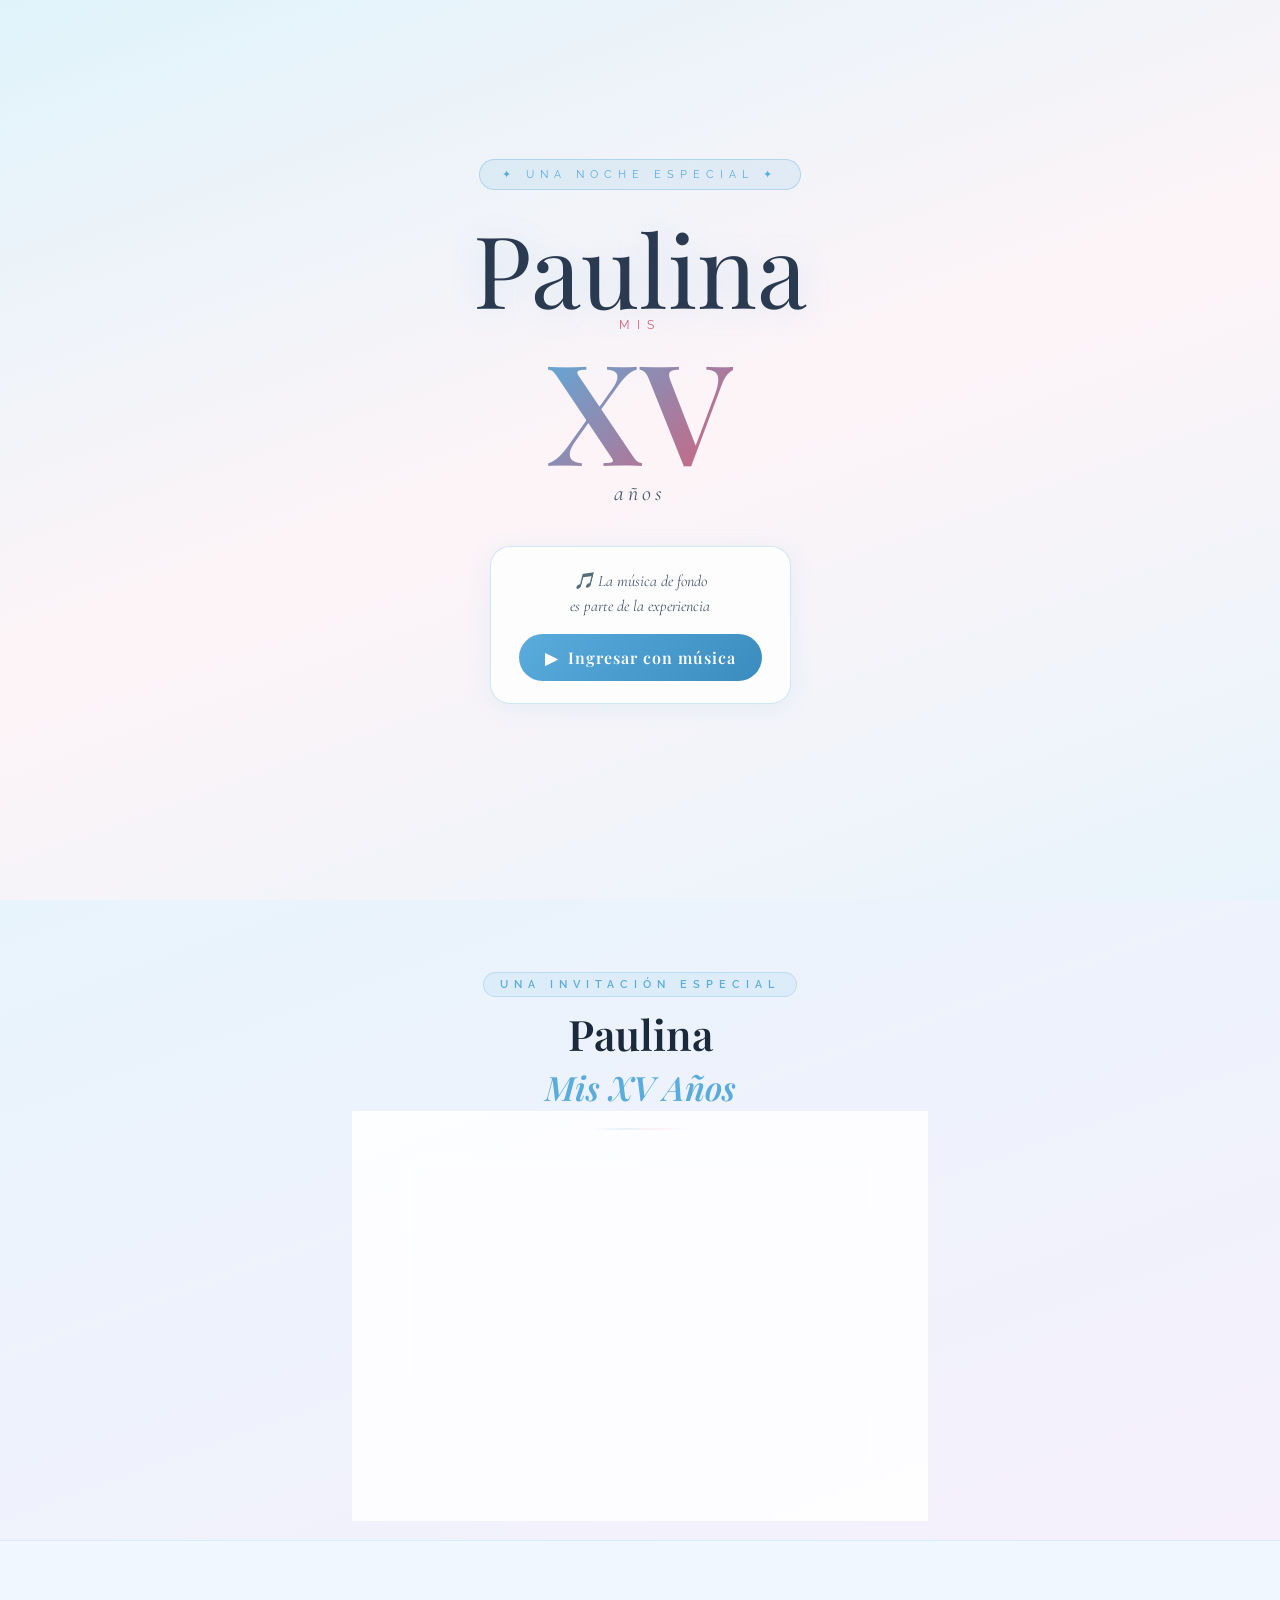
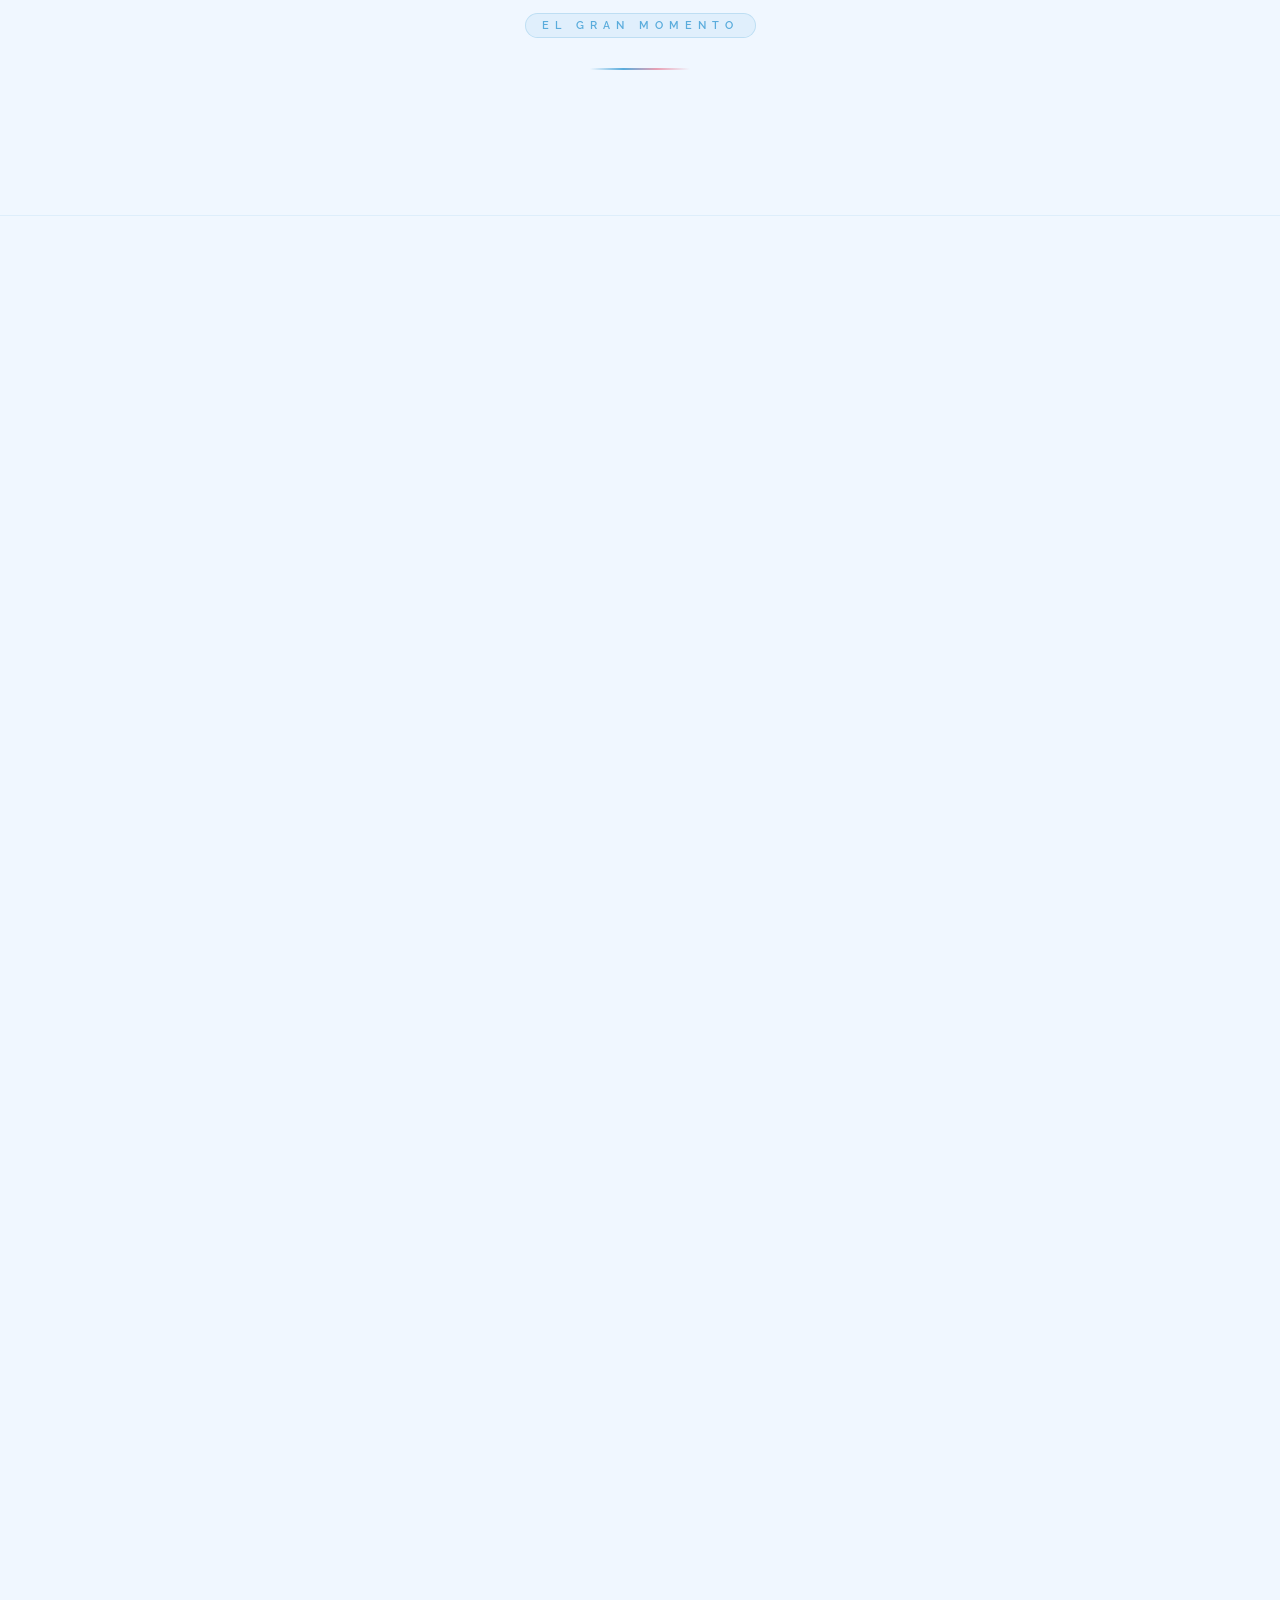
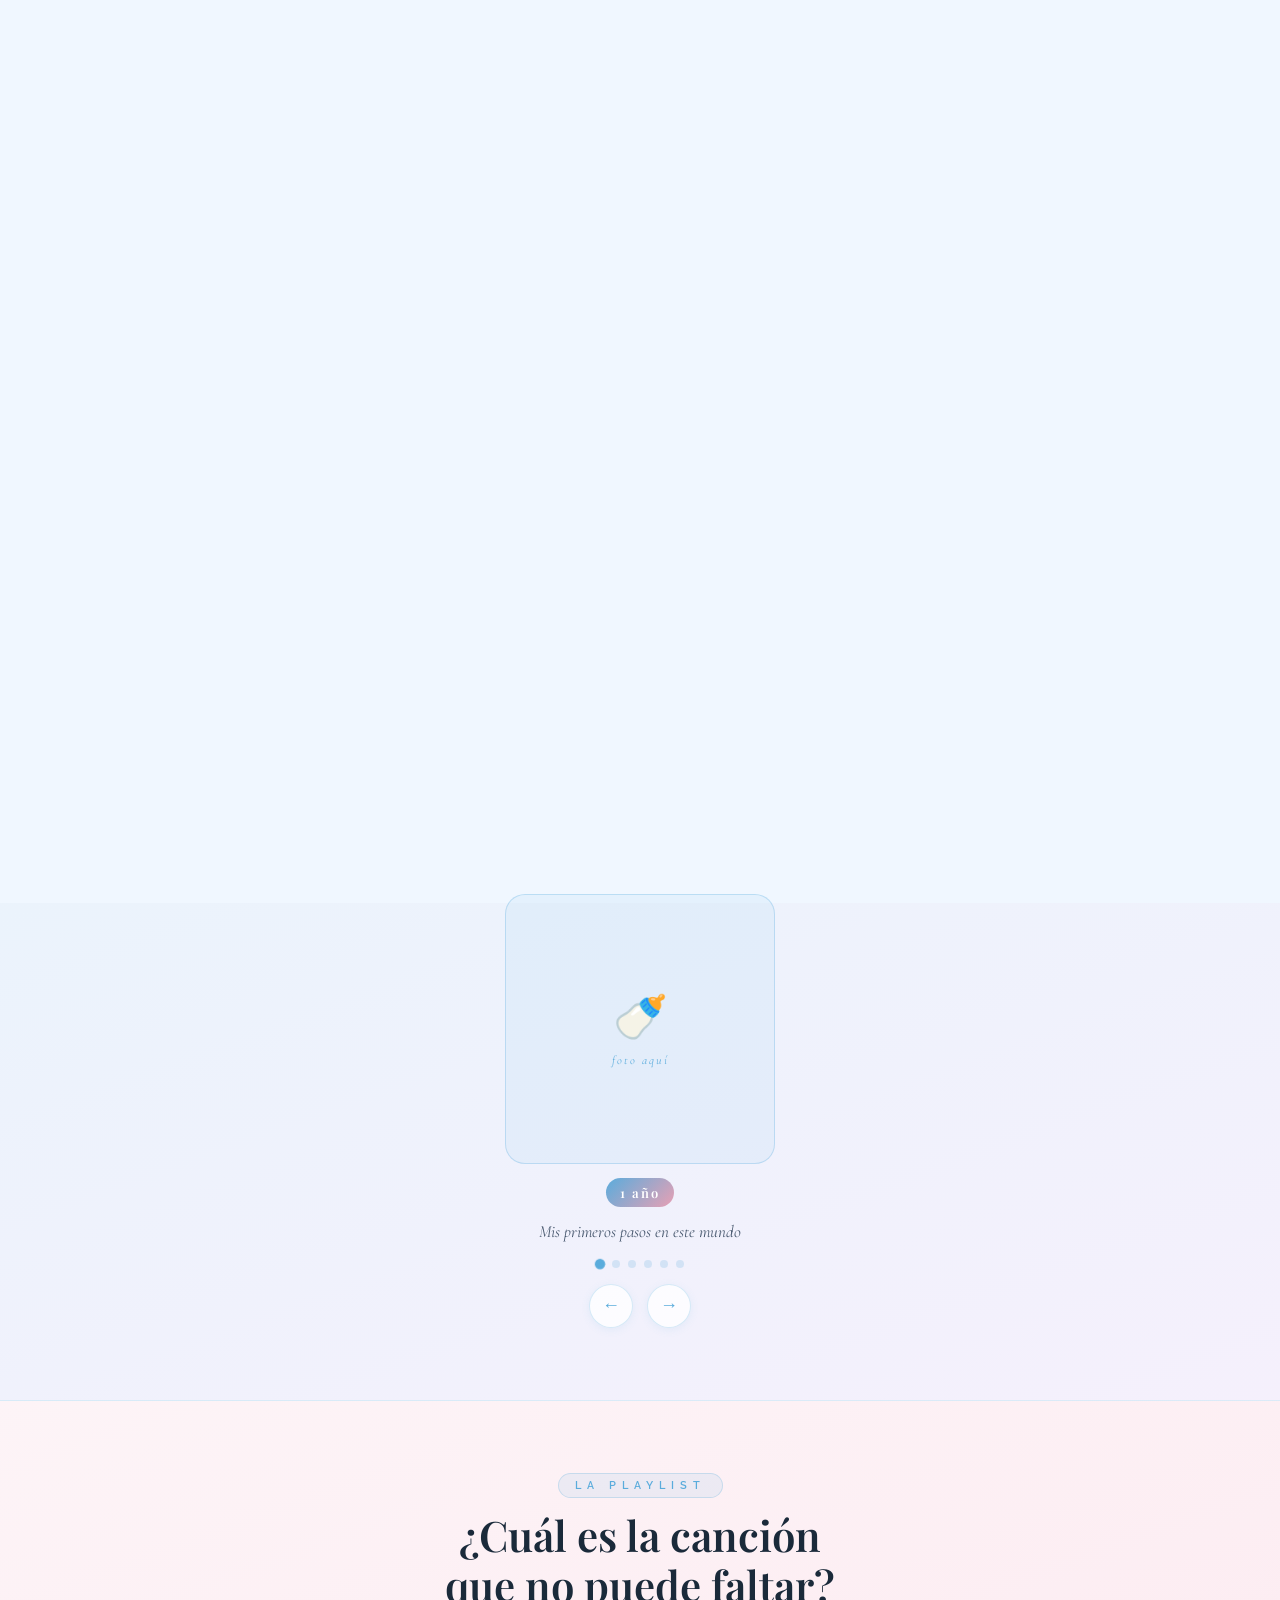
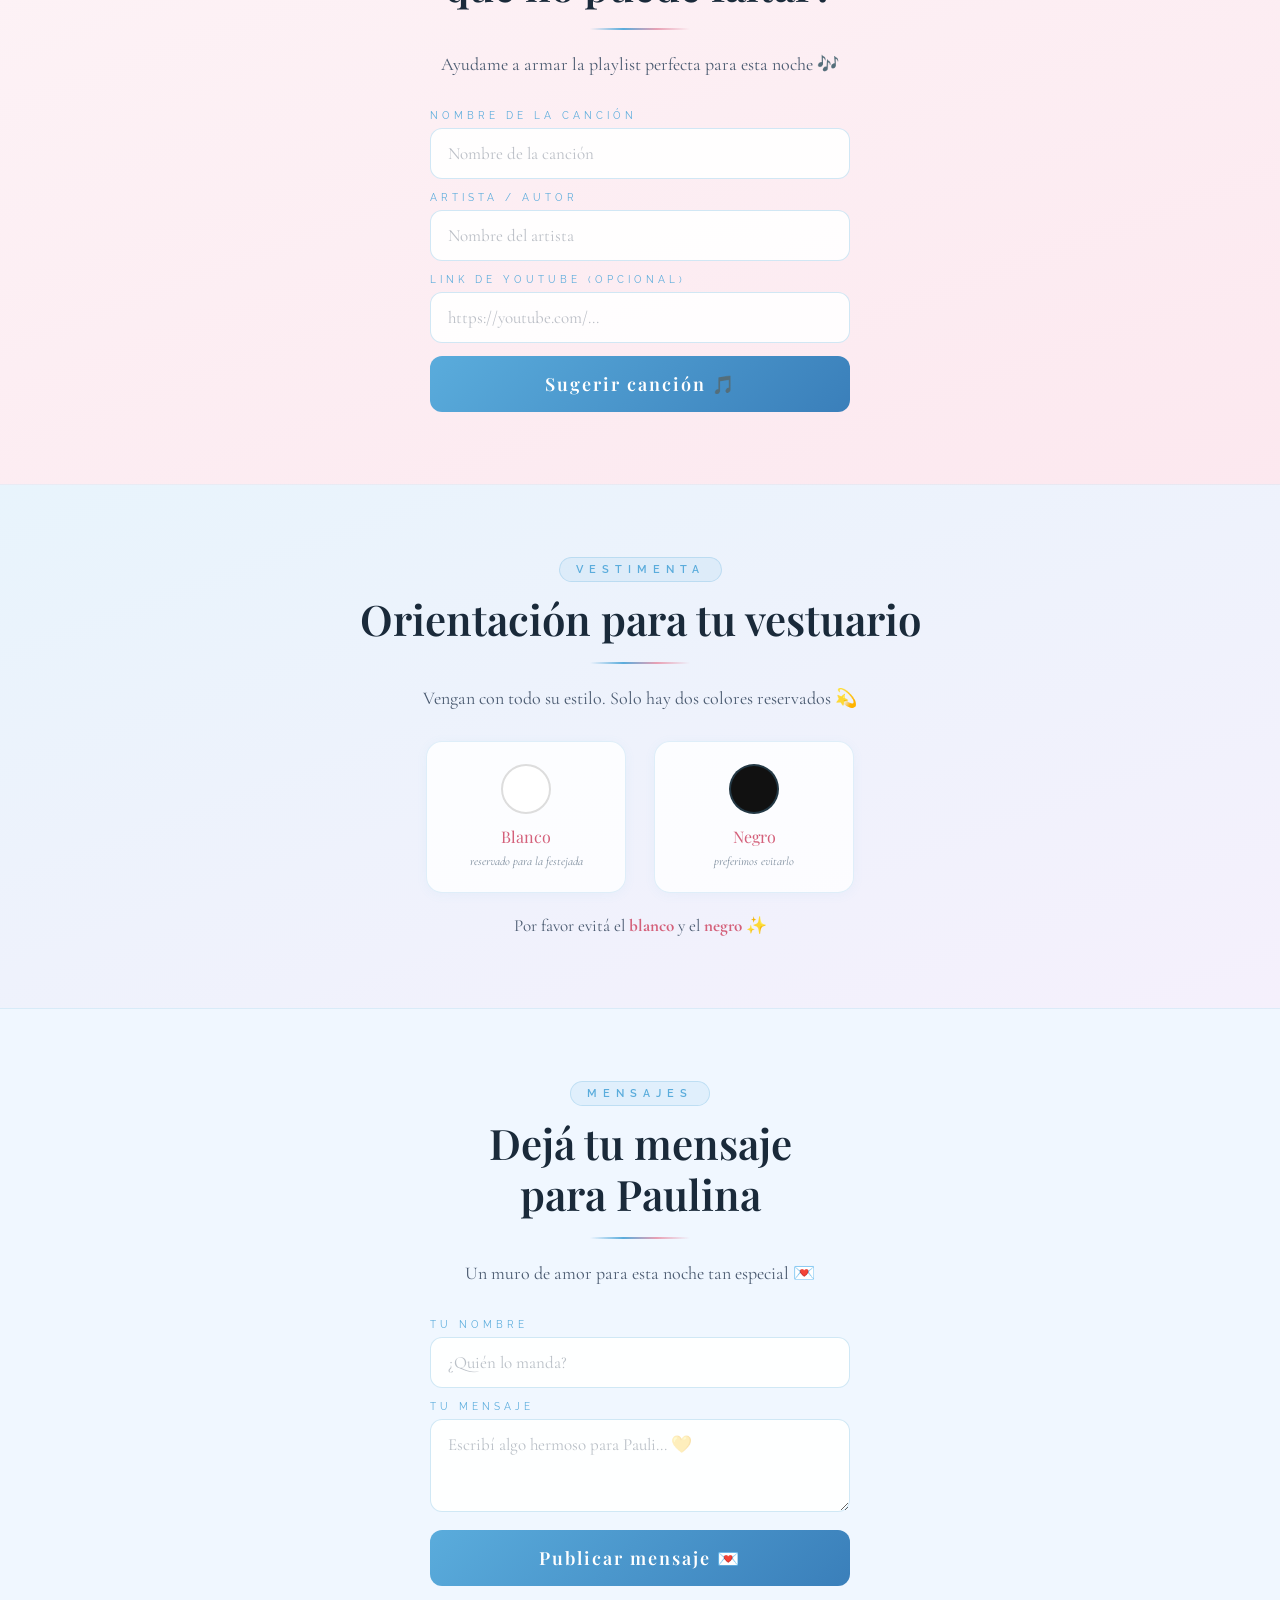
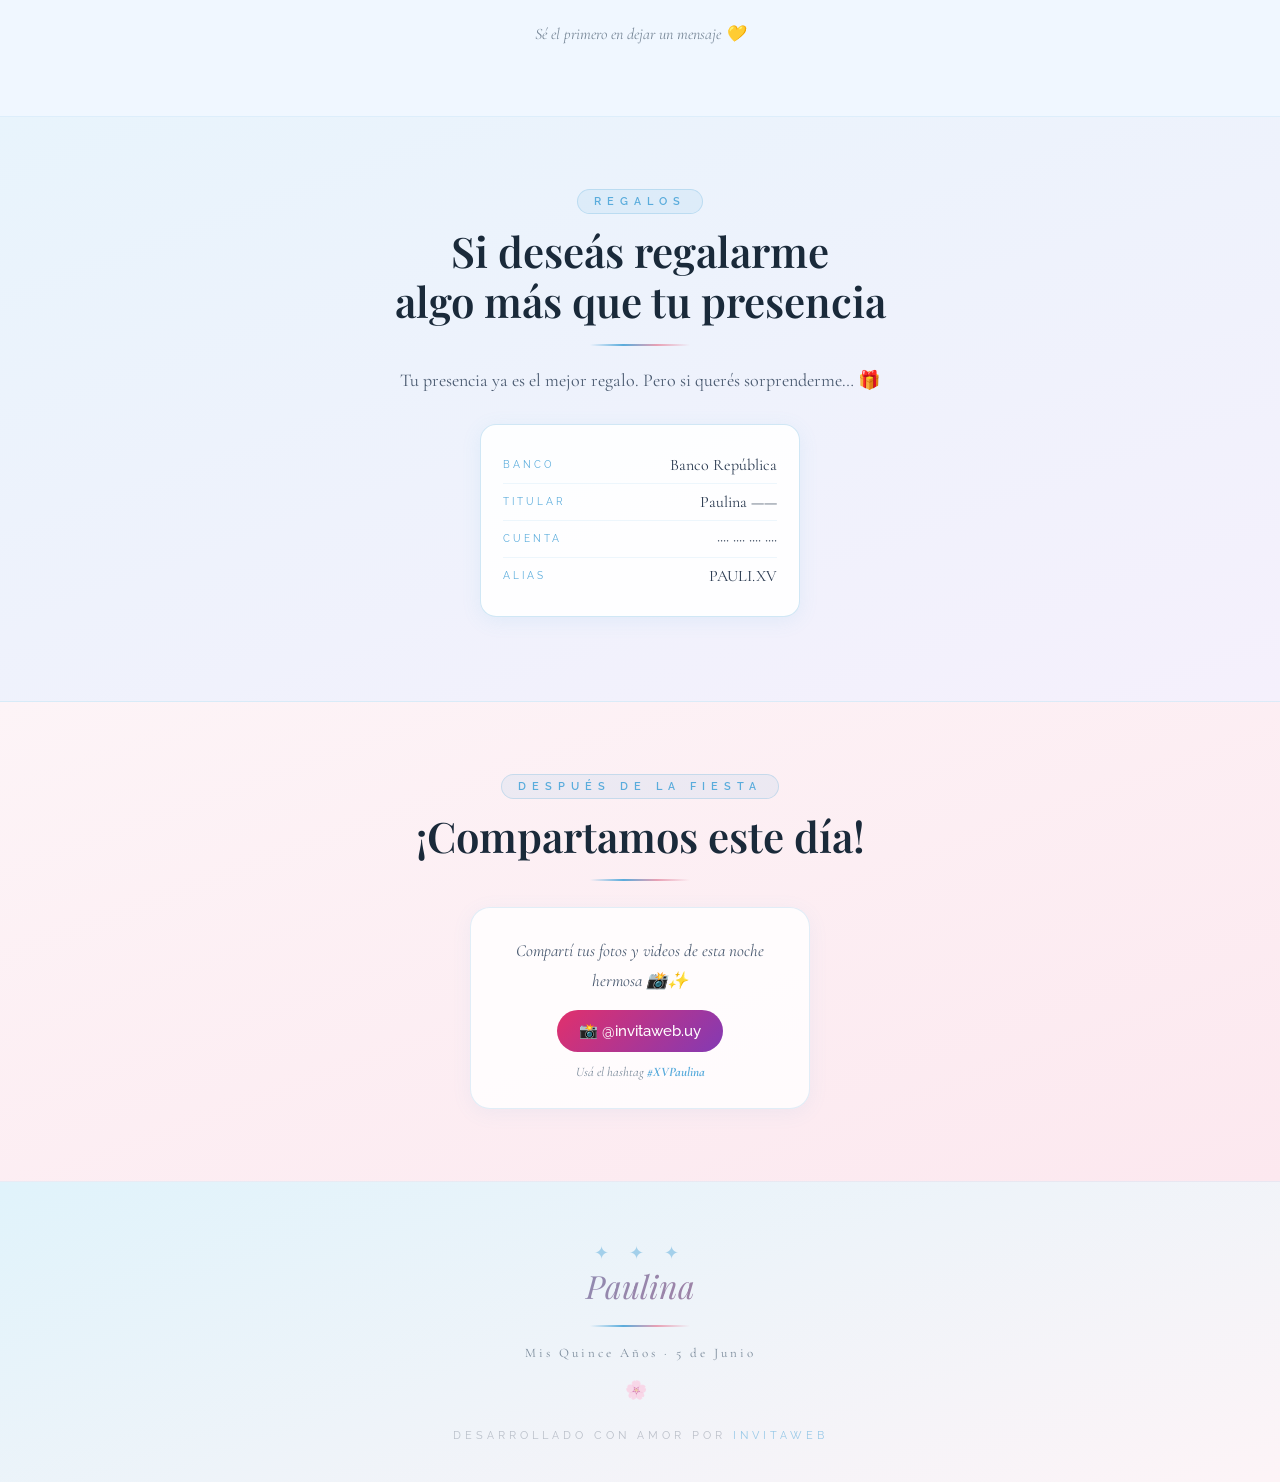
==== commit f82f41d9: "Update invitacion.html" ====
--- a/invitacion.html
+++ b/invitacion.html
@@ -114,10 +114,7 @@
 </div>
 <div style="max-width:420px;margin:12px auto 0;display:flex;gap:10px;flex-direction:column;">
 <button class="btn-add-person" id="btn-add-person" onclick="addRSVPPerson()">✦ Agregar otra persona</button>
-<div style="position:relative;">
-  <div class="party-burst" id="party-burst"></div>
-  <button class="btn-gold" id="rsvp-btn" onclick="submitRSVP()">Confirmar asistencia ✨</button>
-</div>
+<button class="btn-gold" id="rsvp-btn" onclick="submitRSVP()">Confirmar asistencia ✨</button>
 <p class="sheet-loading" id="rsvp-loading">Enviando...</p>
 </div>
 </div>
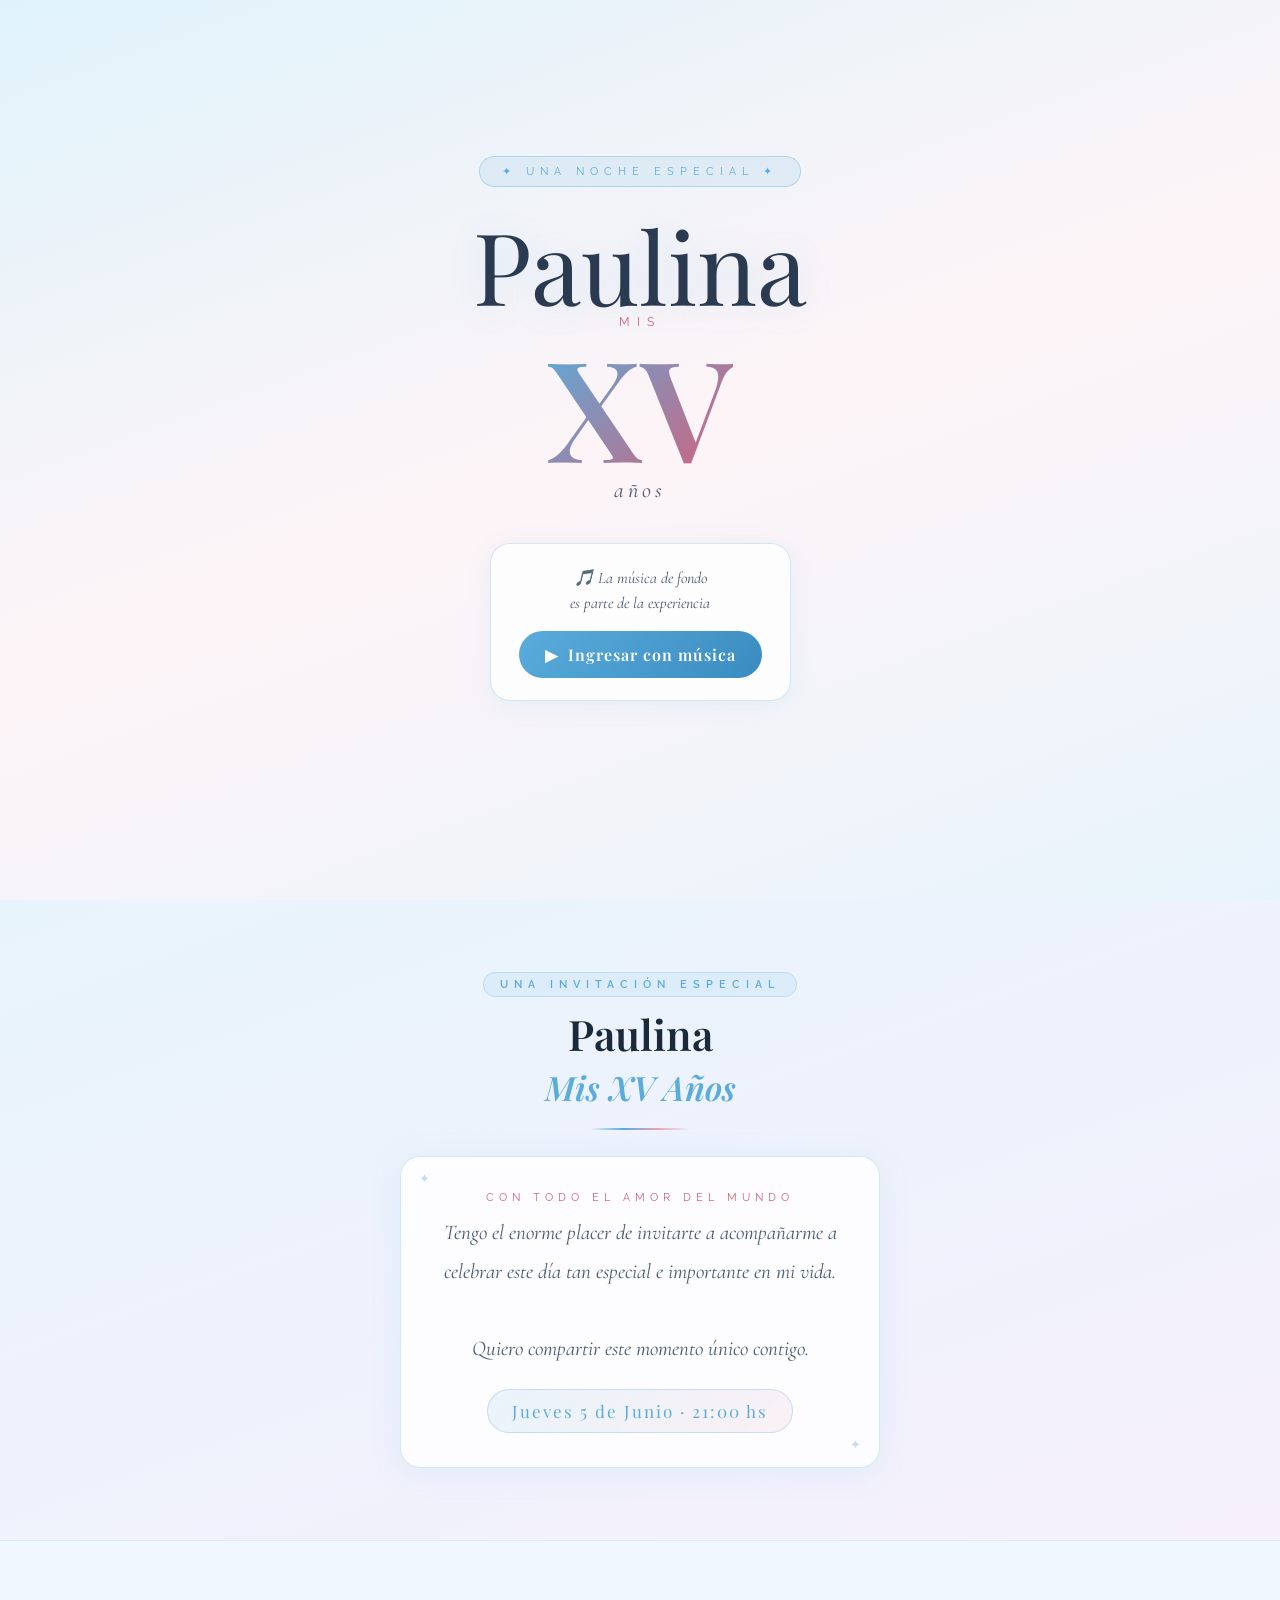
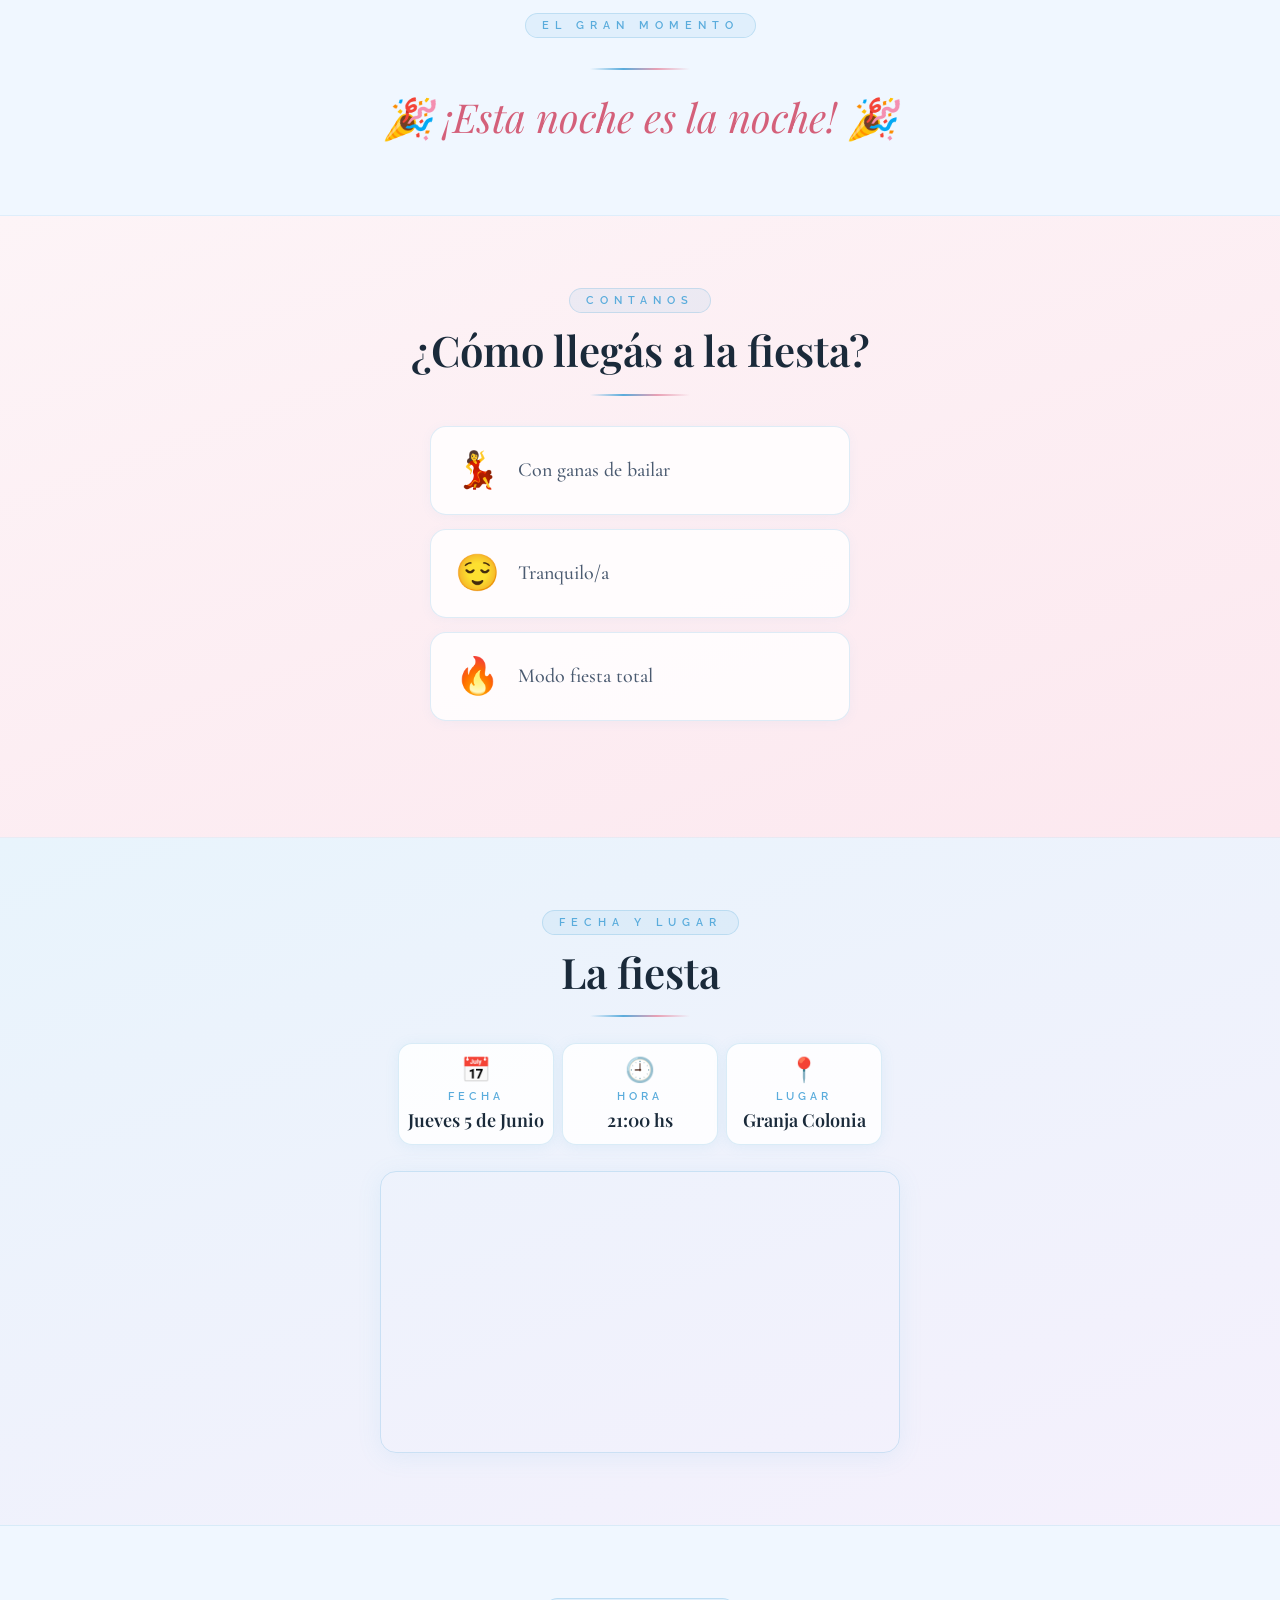
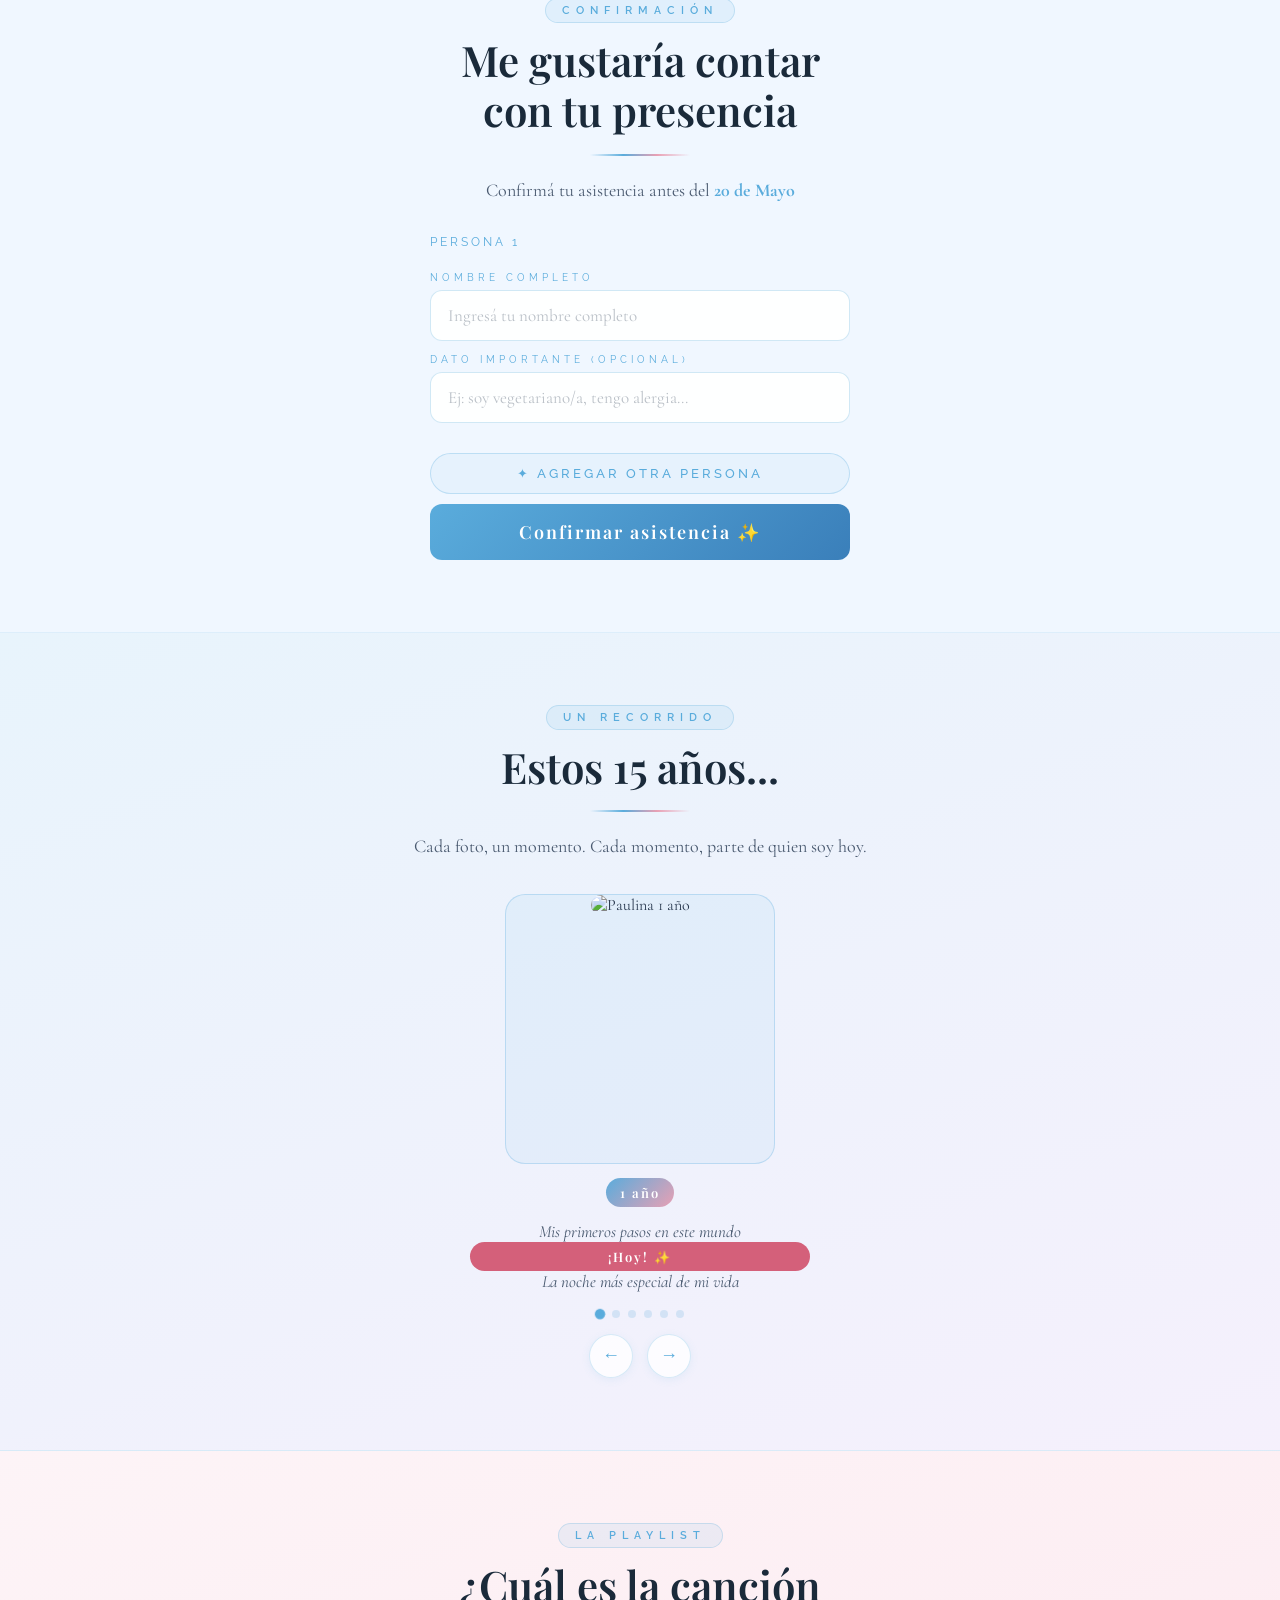
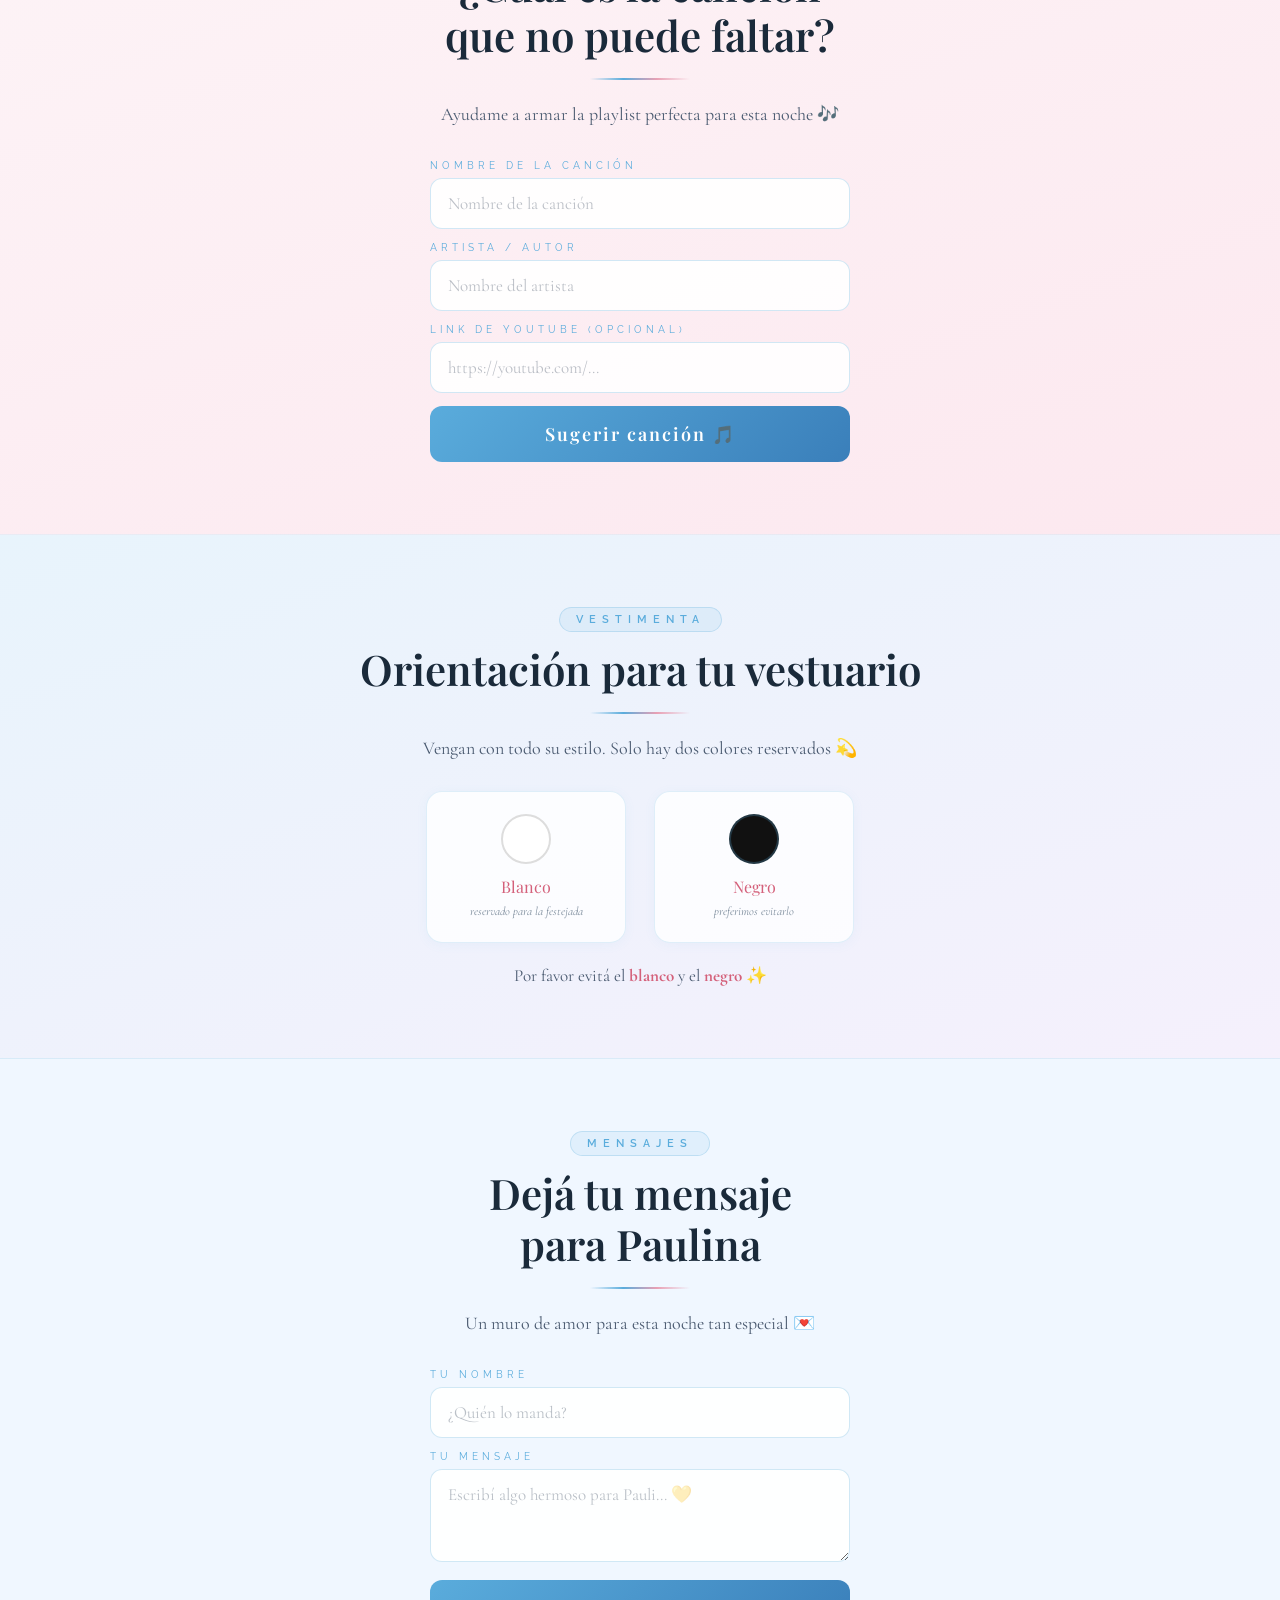
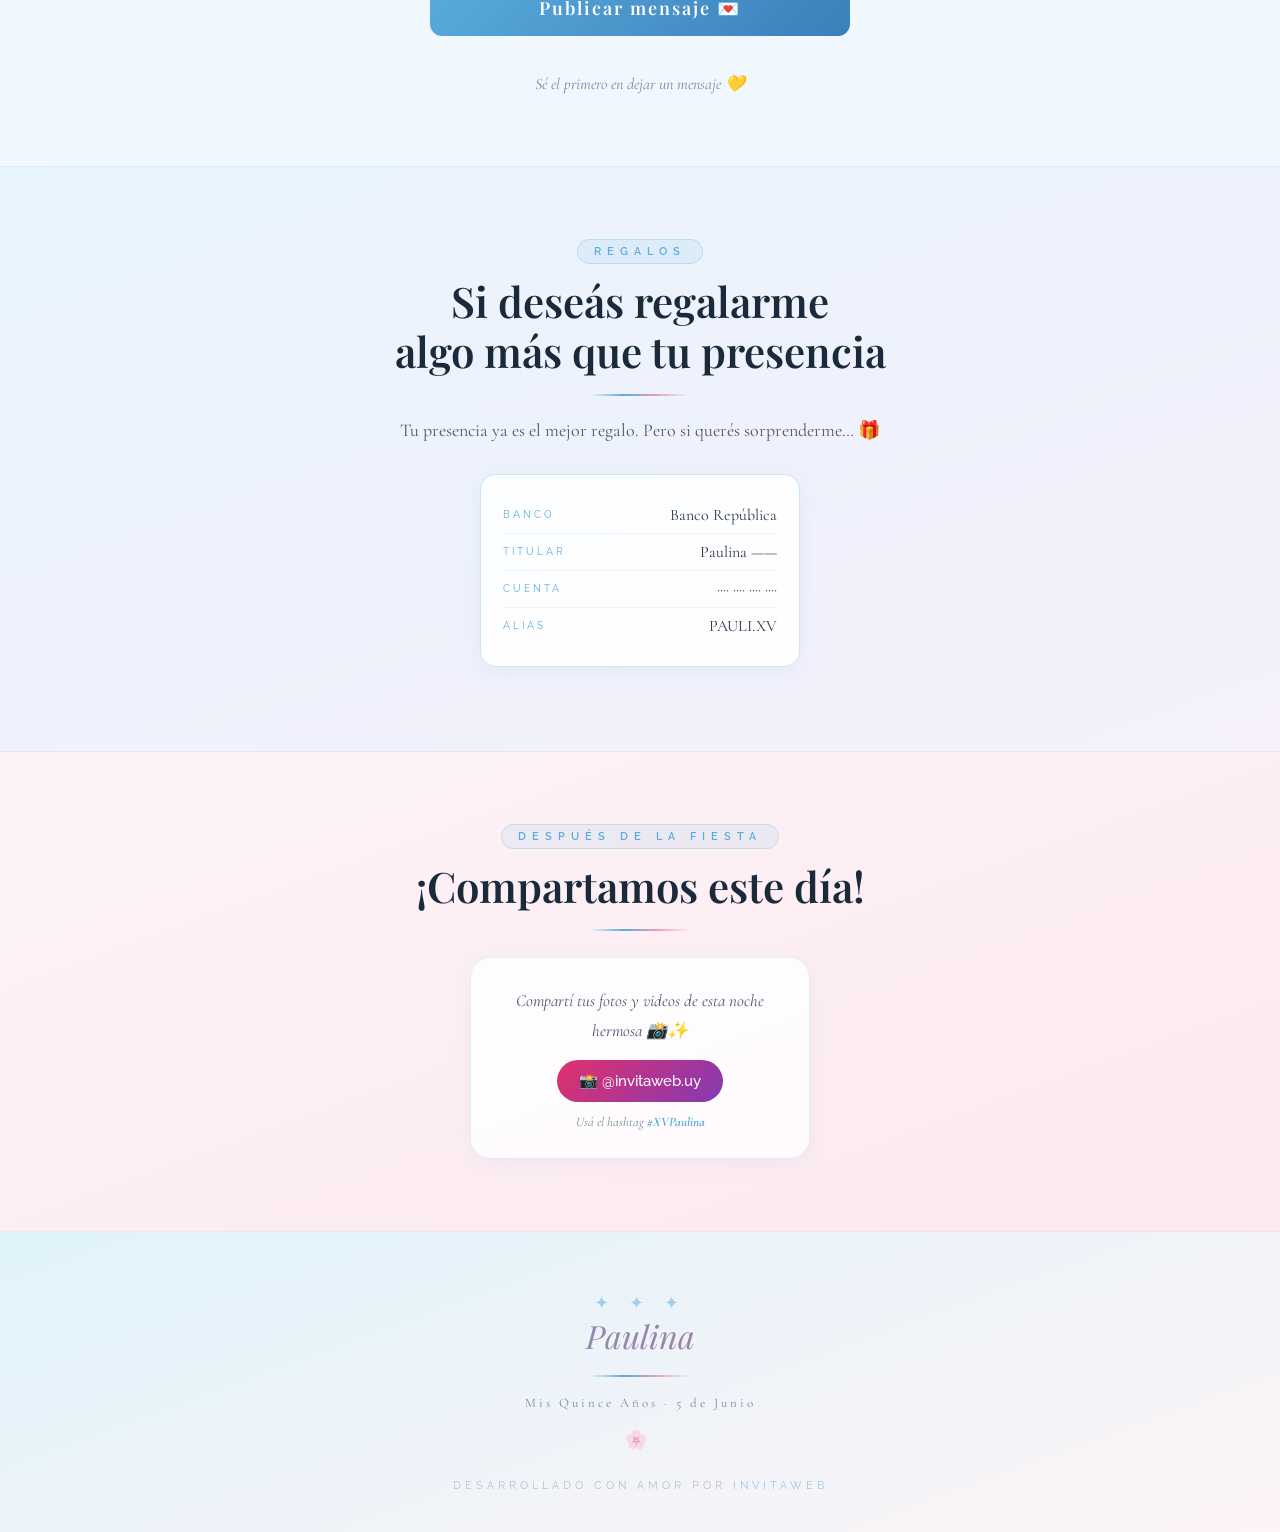
==== commit f4a82730: "Update invitacion.html" ====
--- a/invitacion.html
+++ b/invitacion.html
@@ -144,27 +144,29 @@
 <p class="sec-body">Cada foto, un momento. Cada momento, parte de quien soy hoy.</p>
 <div class="slides-wrap">
 <div class="slide active">
-<div class="slide-photo"><div class="slide-photo-placeholder">🍼<span>foto aquí</span></div></div>
+<div class="slide-photo"><img src="img/foto1.jpg" alt="Paulina 1 año" style="width:100%;height:100%;object-fit:cover;border-radius:inherit;"></div>
 <div class="slide-year-tag">1 año</div><p class="slide-caption">Mis primeros pasos en este mundo</p>
 </div>
 <div class="slide">
-<div class="slide-photo"><div class="slide-photo-placeholder">🎠<span>foto aquí</span></div></div>
+<div class="slide-photo"><img src="img/foto2.jpg" alt="Paulina 4 años" style="width:100%;height:100%;object-fit:cover;border-radius:inherit;"></div>
 <div class="slide-year-tag">4 años</div><p class="slide-caption">La infancia más feliz</p>
 </div>
 <div class="slide">
-<div class="slide-photo"><div class="slide-photo-placeholder">🎒<span>foto aquí</span></div></div>
+<div class="slide-photo"><img src="img/foto3.jpg" alt="Paulina 7 años" style="width:100%;height:100%;object-fit:cover;border-radius:inherit;"></div>
 <div class="slide-year-tag">7 años</div><p class="slide-caption">Empezando la escuela con todo</p>
 </div>
 <div class="slide">
-<div class="slide-photo"><div class="slide-photo-placeholder">⭐<span>foto aquí</span></div></div>
+<div class="slide-photo"><img src="img/foto4.jpg" alt="Paulina 10 años" style="width:100%;height:100%;object-fit:cover;border-radius:inherit;"></div>
 <div class="slide-year-tag">10 años</div><p class="slide-caption">Creciendo y brillando</p>
 </div>
 <div class="slide">
-<div class="slide-photo"><div class="slide-photo-placeholder">💫<span>foto aquí</span></div></div>
+<div class="slide-photo"><img src="img/foto5.jpg" alt="Paulina 13 años" style="width:100%;height:100%;object-fit:cover;border-radius:inherit;"></div>
 <div class="slide-year-tag">13 años</div><p class="slide-caption">Encontrando mi camino</p>
 </div>
 <div class="slide">
-<div class="slide-photo" style="background:rgba(212,170,90,.15);border-color:var(--gold);display:flex;align-items:center;justify-content:center;">
+<div class="slide-photo" style="display:flex;align-items:center;justify-content:center;padding:0;overflow:hidden;">
+<img src="img/foto6.jpg" alt="Paulina hoy" style="width:100%;height:100%;object-fit:cover;border-radius:inherit;">
+</div>
 <span style="font-family:'Playfair Display',serif;font-size:52px;color:var(--gold);">XV</span>
 </div>
 <div class="slide-year-tag" style="background:var(--rose);color:#fff;">¡Hoy! ✨</div>
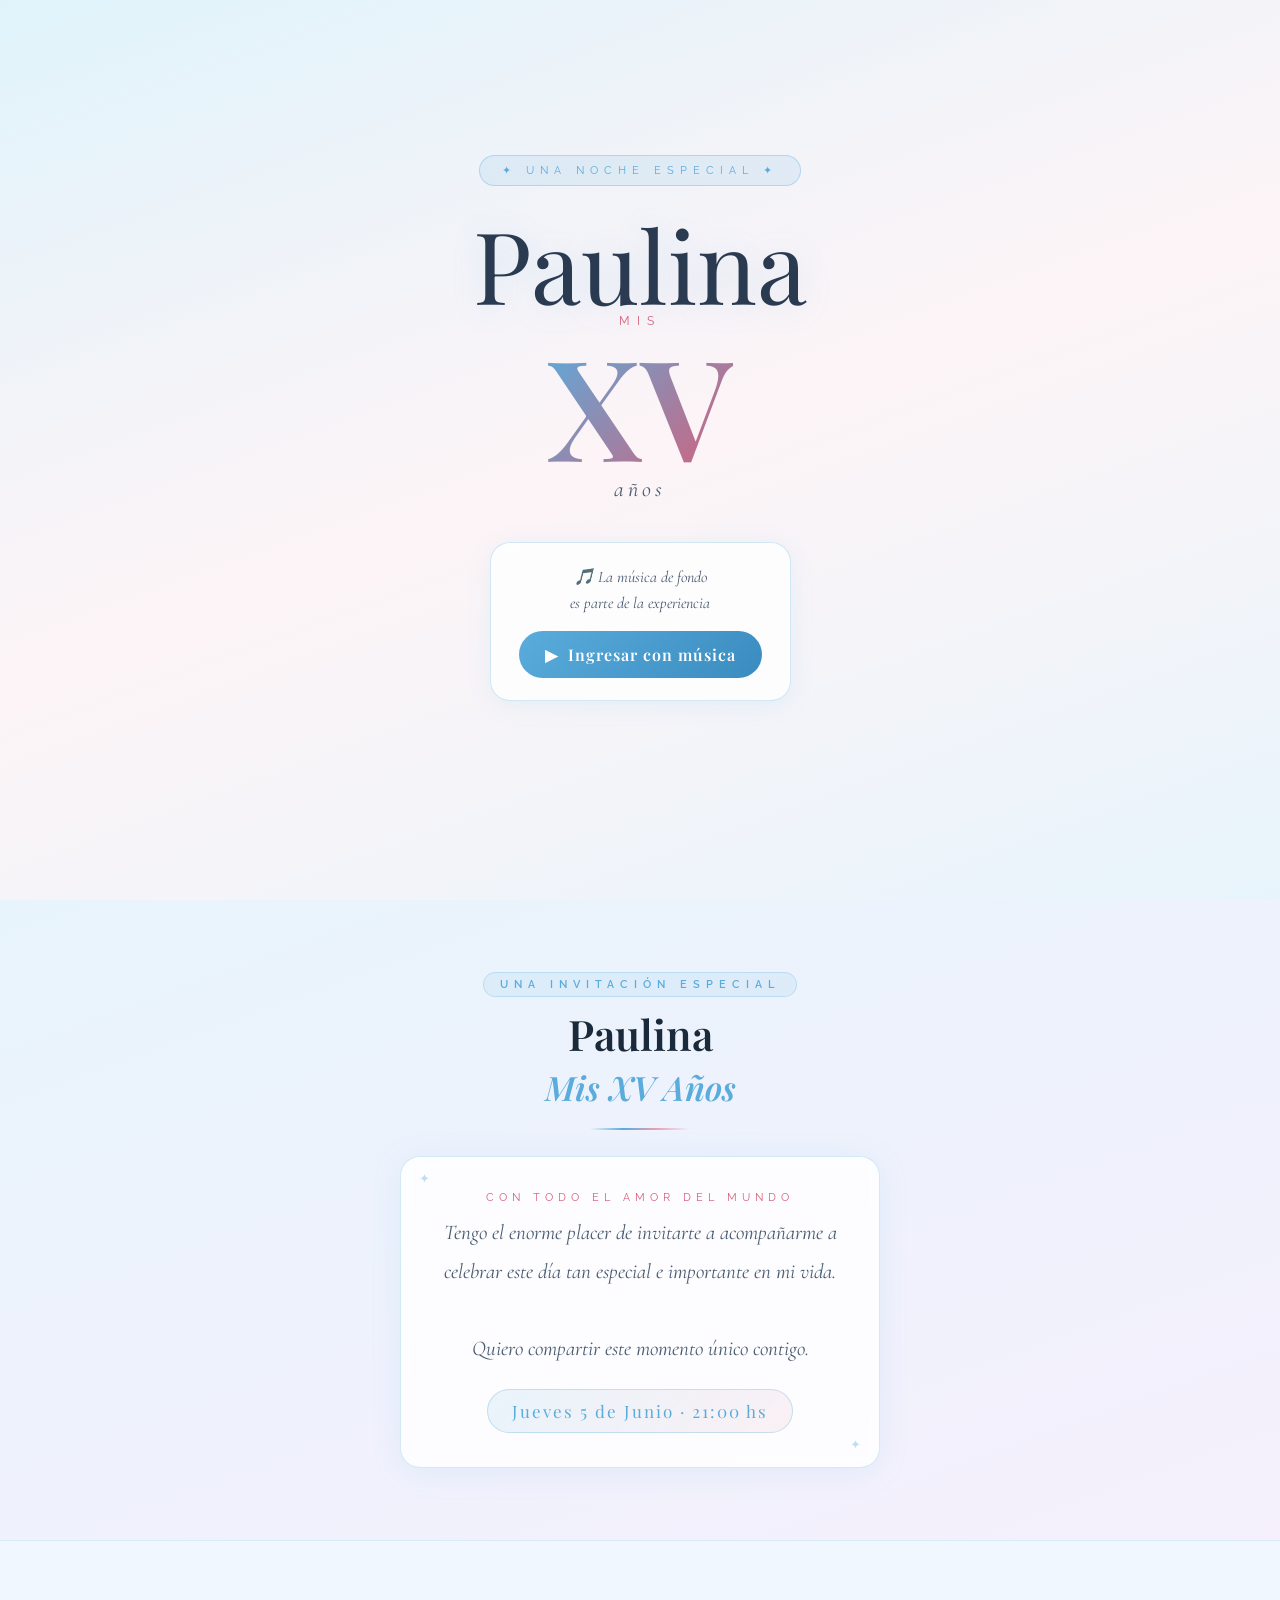
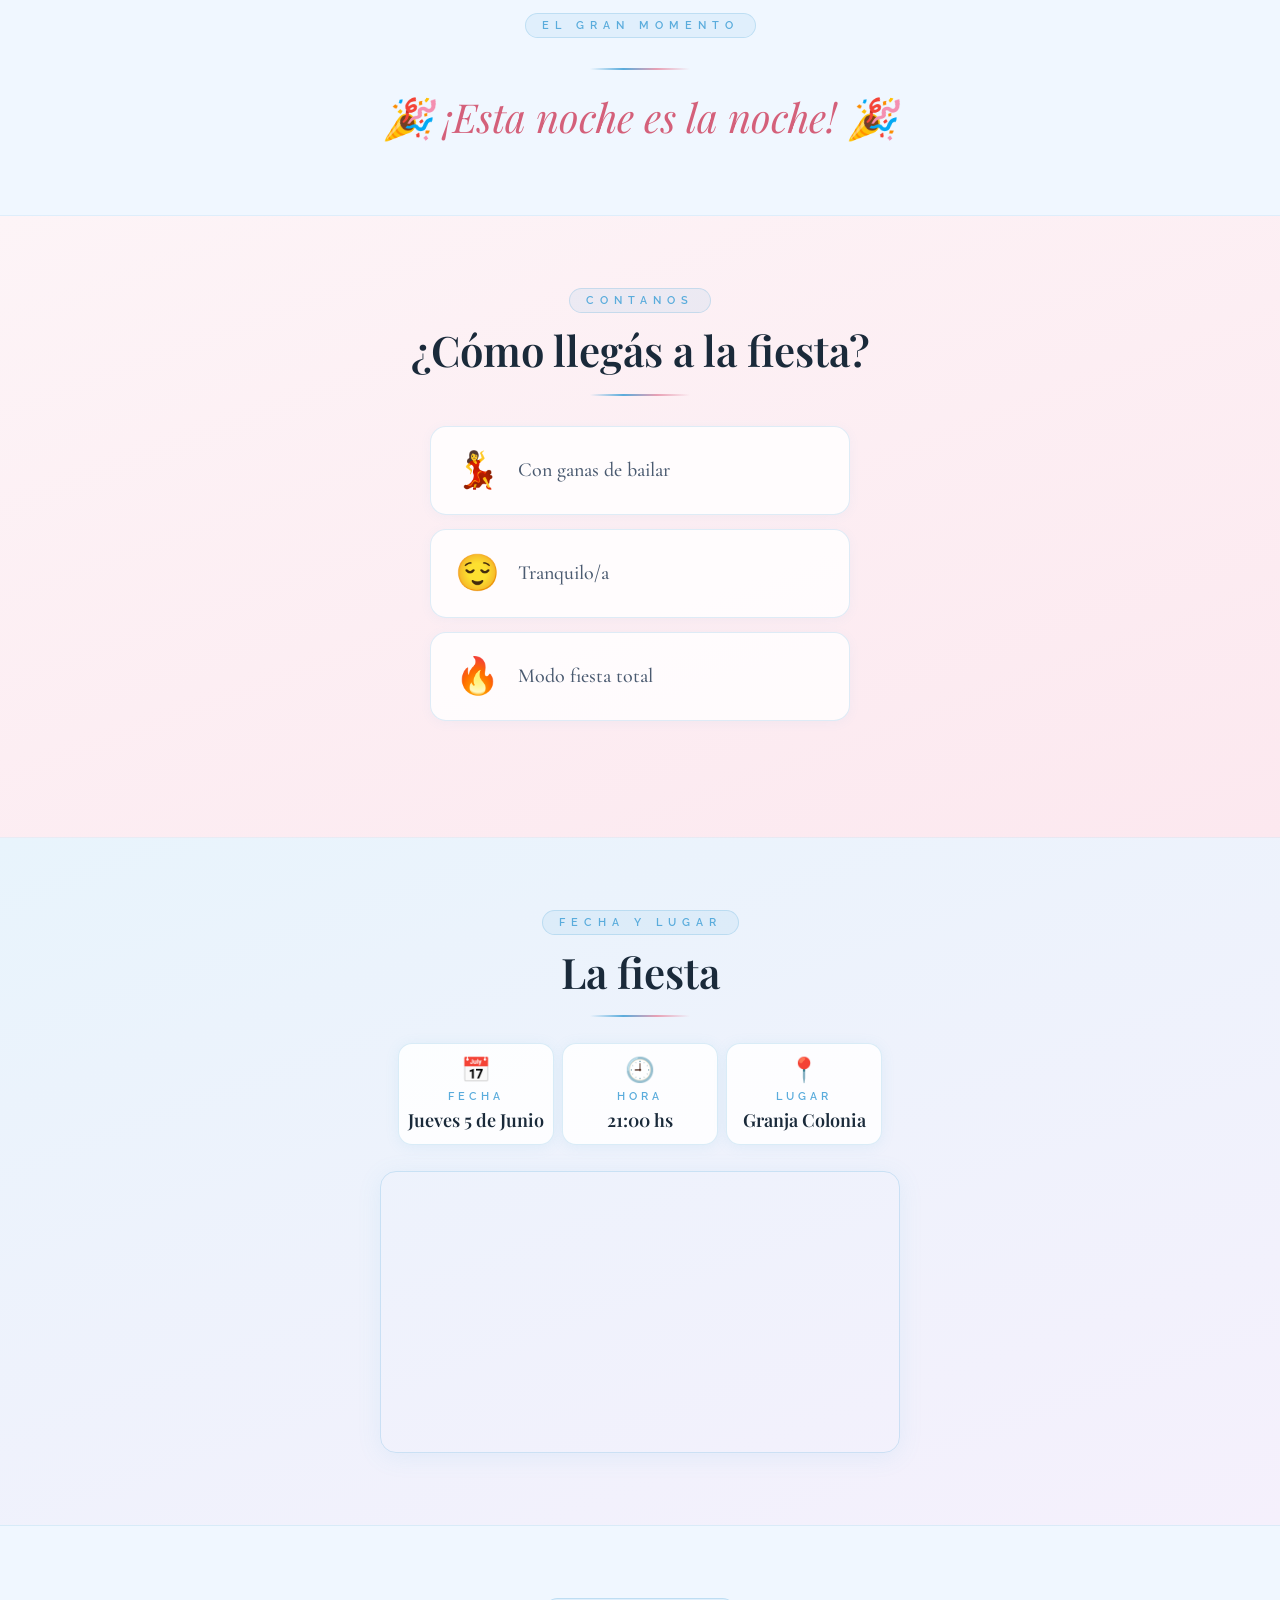
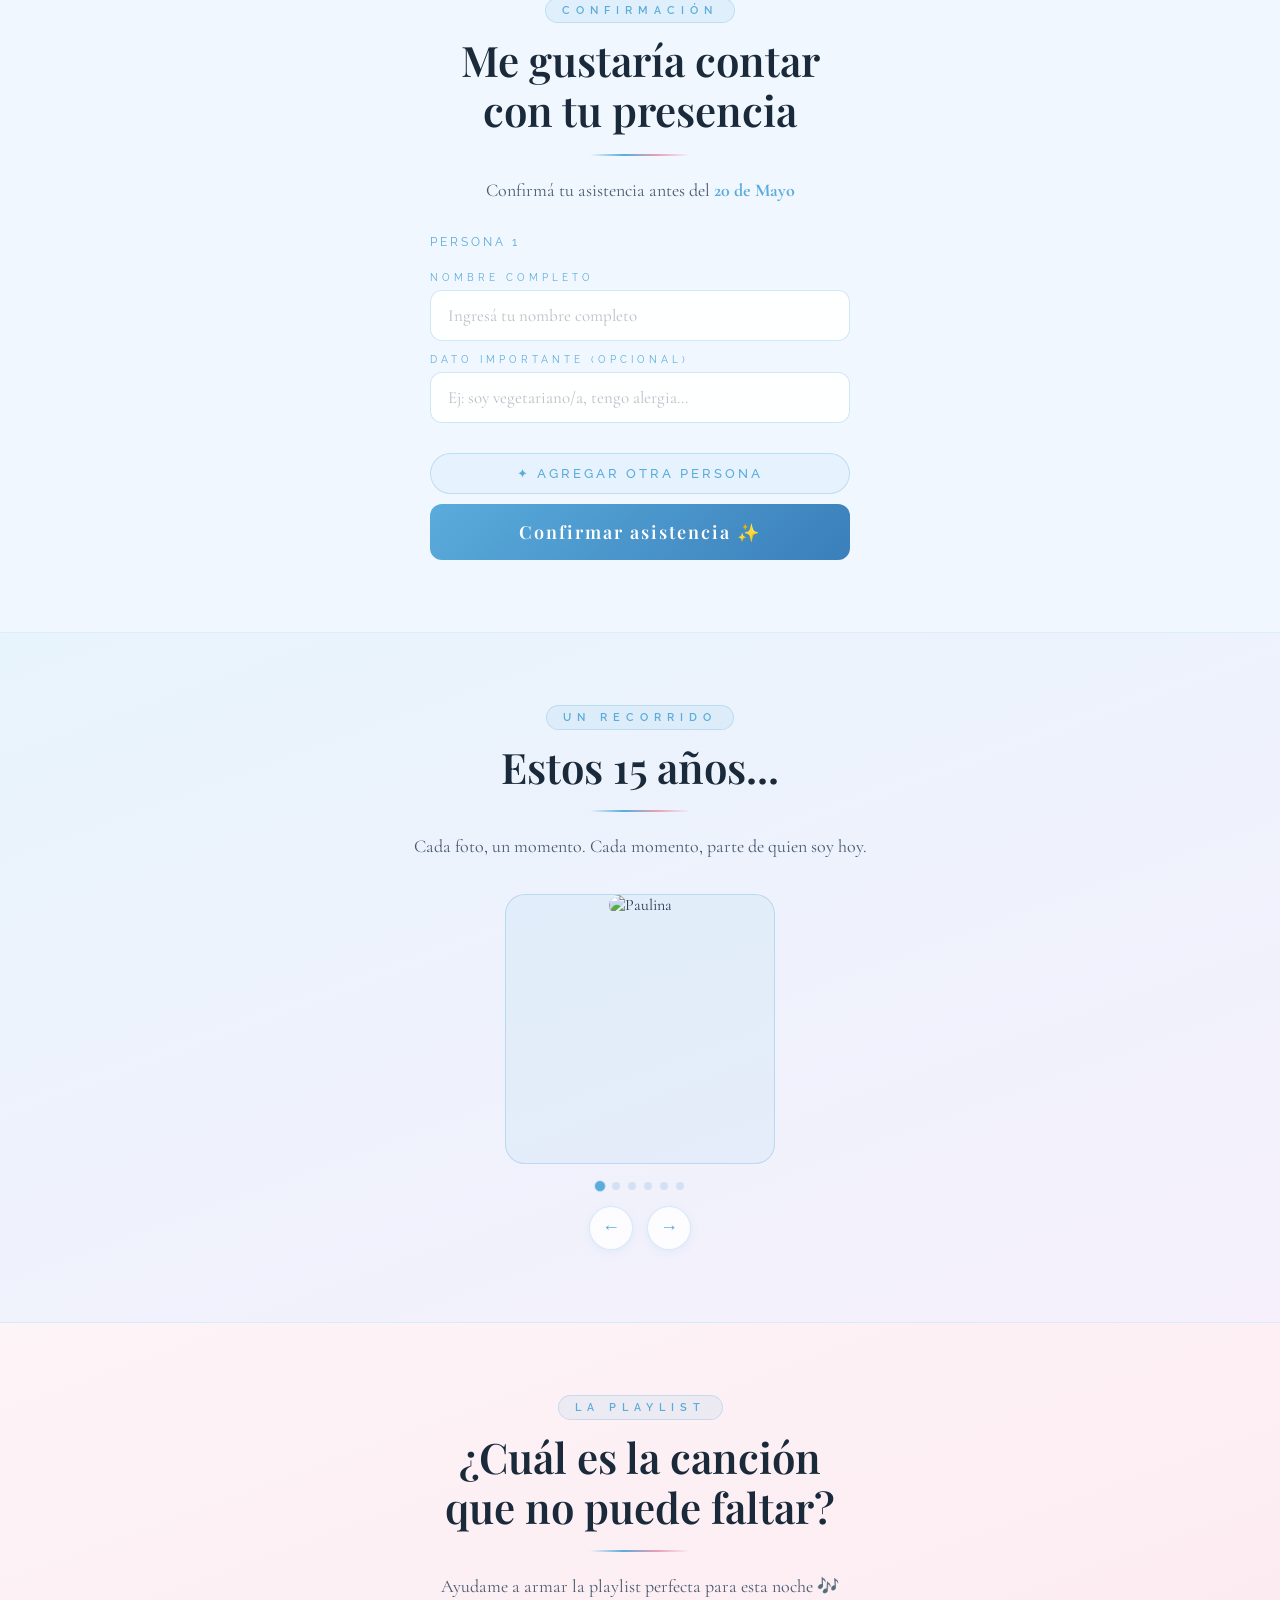
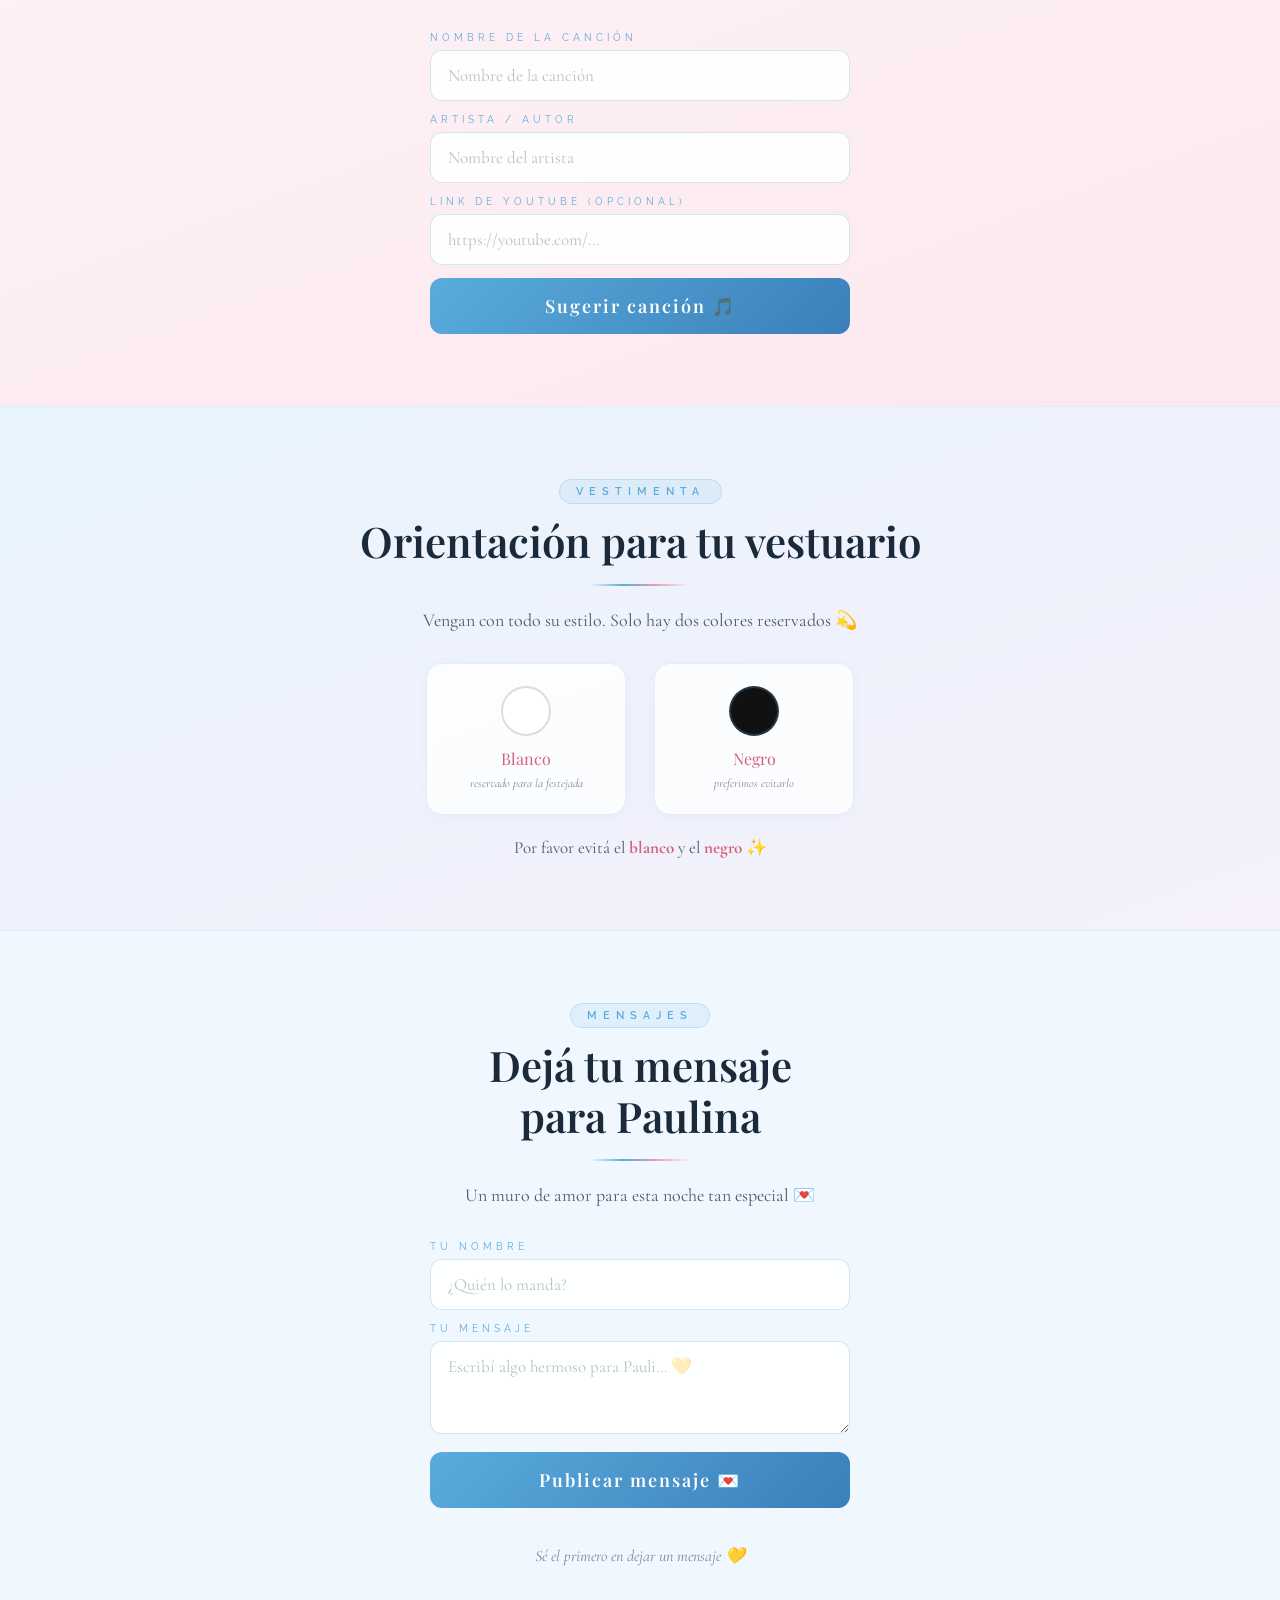
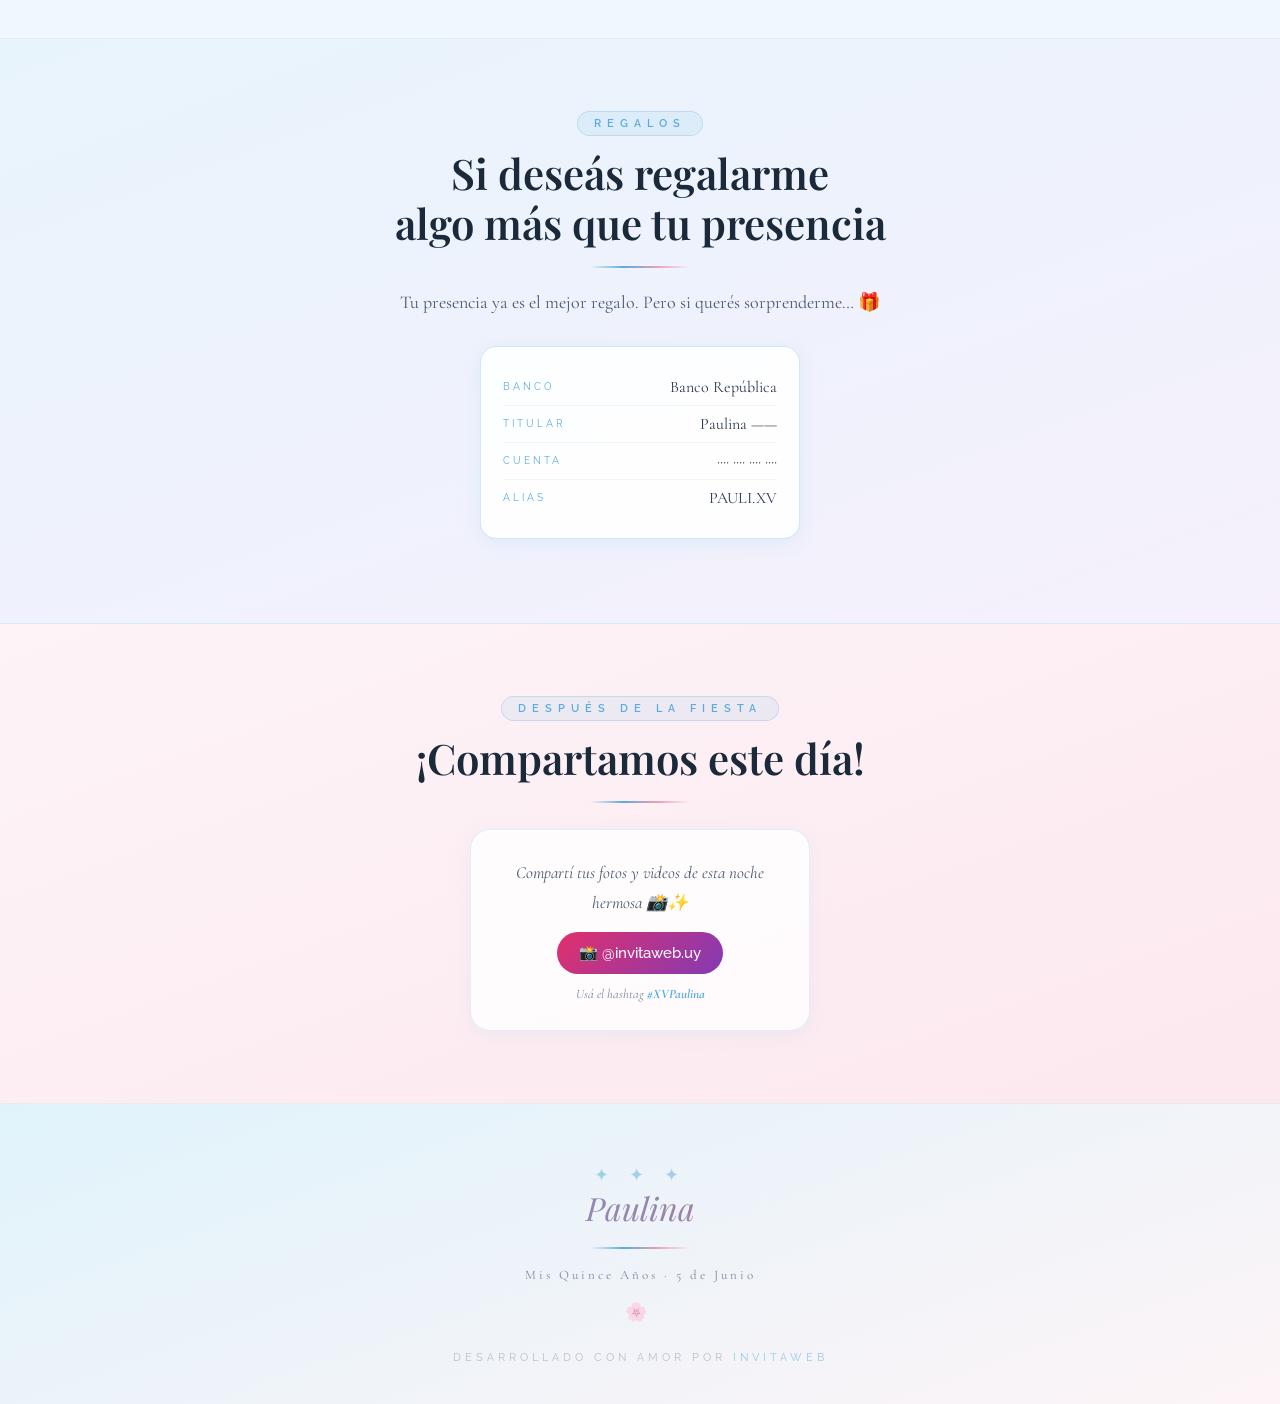
==== commit 9144d665: "Update invitacion.html" ====
--- a/invitacion.html
+++ b/invitacion.html
@@ -144,33 +144,24 @@
 <p class="sec-body">Cada foto, un momento. Cada momento, parte de quien soy hoy.</p>
 <div class="slides-wrap">
 <div class="slide active">
-<div class="slide-photo"><img src="img/foto1.jpg" alt="Paulina 1 año" style="width:100%;height:100%;object-fit:cover;border-radius:inherit;"></div>
-<div class="slide-year-tag">1 año</div><p class="slide-caption">Mis primeros pasos en este mundo</p>
+<div class="slide-photo"><img src="img/foto1.jpg" alt="Paulina" style="width:100%;height:100%;object-fit:cover;border-radius:inherit;"></div>
 </div>
 <div class="slide">
-<div class="slide-photo"><img src="img/foto2.jpg" alt="Paulina 4 años" style="width:100%;height:100%;object-fit:cover;border-radius:inherit;"></div>
-<div class="slide-year-tag">4 años</div><p class="slide-caption">La infancia más feliz</p>
+<div class="slide-photo"><img src="img/foto2.jpg" alt="Paulina" style="width:100%;height:100%;object-fit:cover;border-radius:inherit;"></div>
 </div>
 <div class="slide">
-<div class="slide-photo"><img src="img/foto3.jpg" alt="Paulina 7 años" style="width:100%;height:100%;object-fit:cover;border-radius:inherit;"></div>
-<div class="slide-year-tag">7 años</div><p class="slide-caption">Empezando la escuela con todo</p>
+<div class="slide-photo"><img src="img/foto3.jpg" alt="Paulina" style="width:100%;height:100%;object-fit:cover;border-radius:inherit;"></div>
 </div>
 <div class="slide">
-<div class="slide-photo"><img src="img/foto4.jpg" alt="Paulina 10 años" style="width:100%;height:100%;object-fit:cover;border-radius:inherit;"></div>
-<div class="slide-year-tag">10 años</div><p class="slide-caption">Creciendo y brillando</p>
+<div class="slide-photo"><img src="img/foto4.jpg" alt="Paulina" style="width:100%;height:100%;object-fit:cover;border-radius:inherit;"></div>
 </div>
 <div class="slide">
-<div class="slide-photo"><img src="img/foto5.jpg" alt="Paulina 13 años" style="width:100%;height:100%;object-fit:cover;border-radius:inherit;"></div>
-<div class="slide-year-tag">13 años</div><p class="slide-caption">Encontrando mi camino</p>
+<div class="slide-photo"><img src="img/foto5.jpg" alt="Paulina" style="width:100%;height:100%;object-fit:cover;border-radius:inherit;"></div>
 </div>
 <div class="slide">
 <div class="slide-photo" style="display:flex;align-items:center;justify-content:center;padding:0;overflow:hidden;">
-<img src="img/foto6.jpg" alt="Paulina hoy" style="width:100%;height:100%;object-fit:cover;border-radius:inherit;">
-</div>
-<span style="font-family:'Playfair Display',serif;font-size:52px;color:var(--gold);">XV</span>
-</div>
-<div class="slide-year-tag" style="background:var(--rose);color:#fff;">¡Hoy! ✨</div>
-<p class="slide-caption">La noche más especial de mi vida</p>
+<img src="img/foto6.jpg" alt="Paulina" style="width:100%;height:100%;object-fit:cover;border-radius:inherit;">
+</div>
 </div>
 </div>
 <div class="slide-dots" id="slideDots"></div>
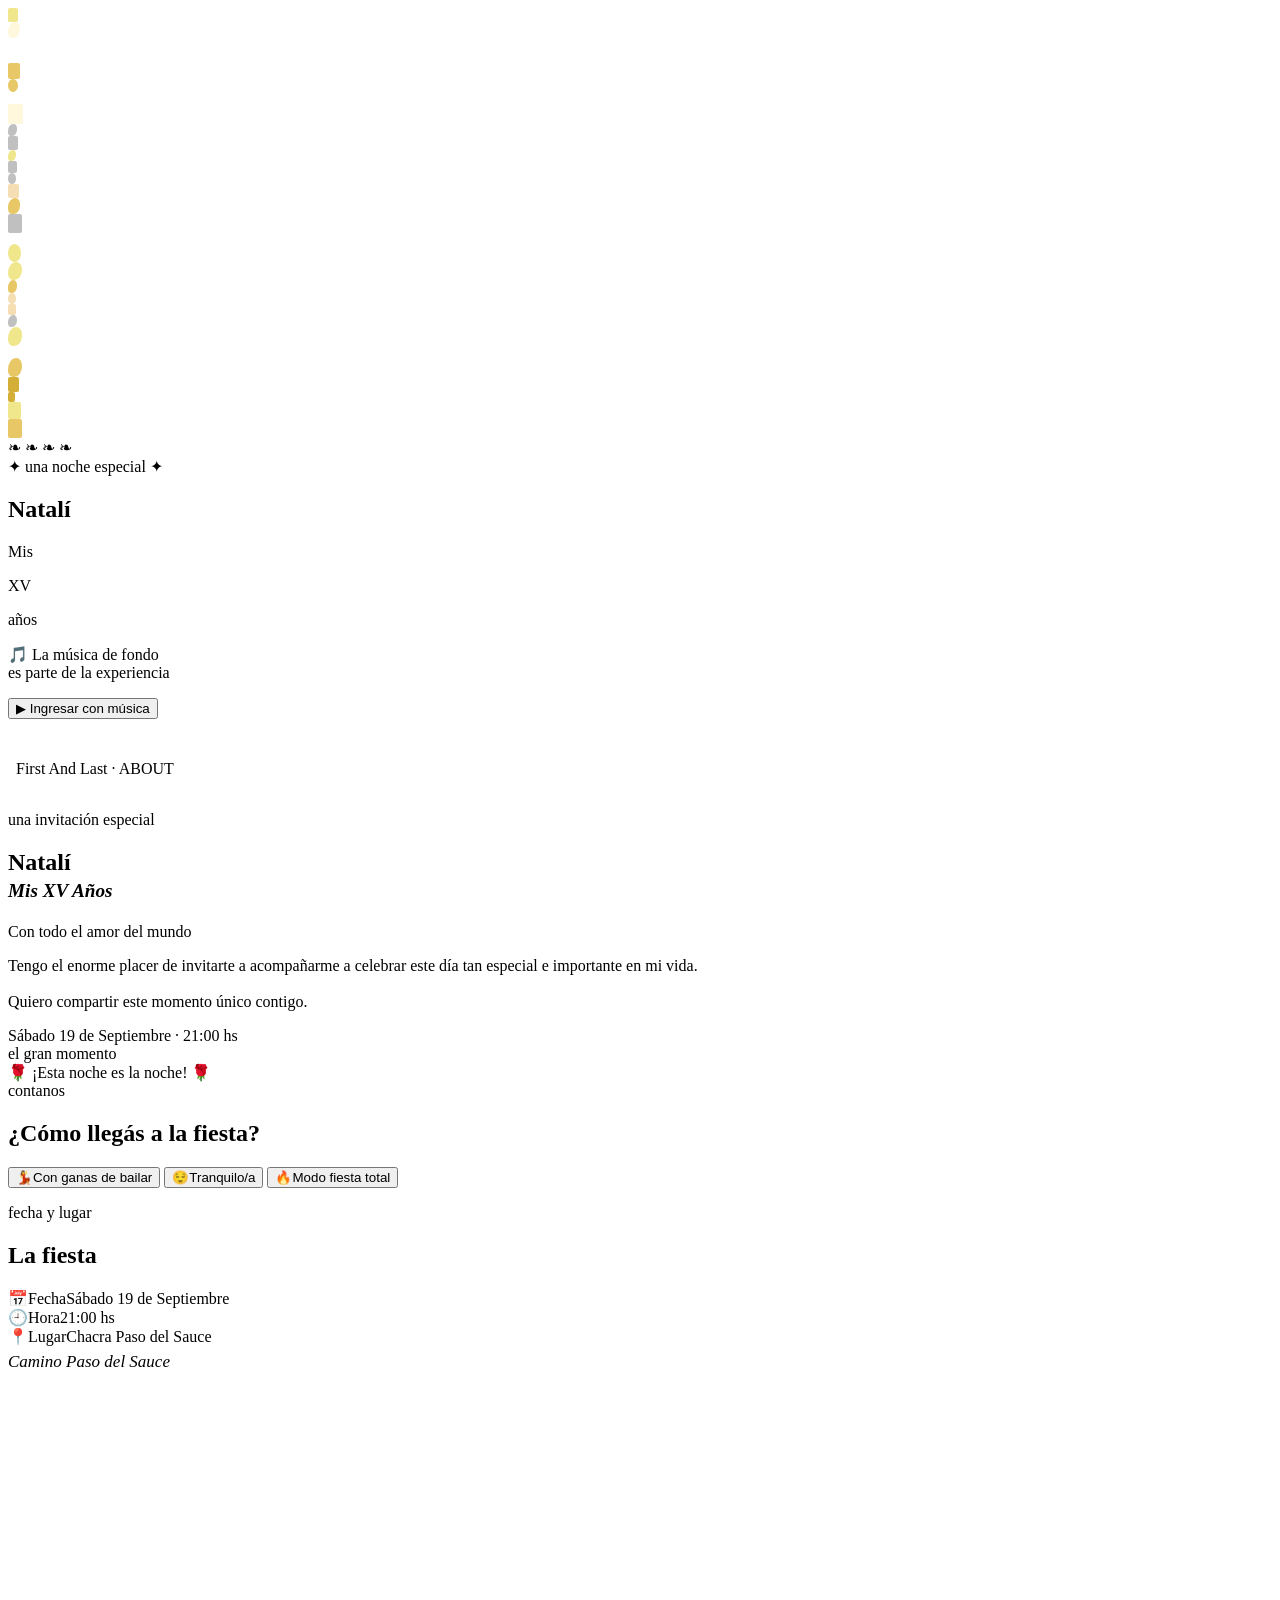
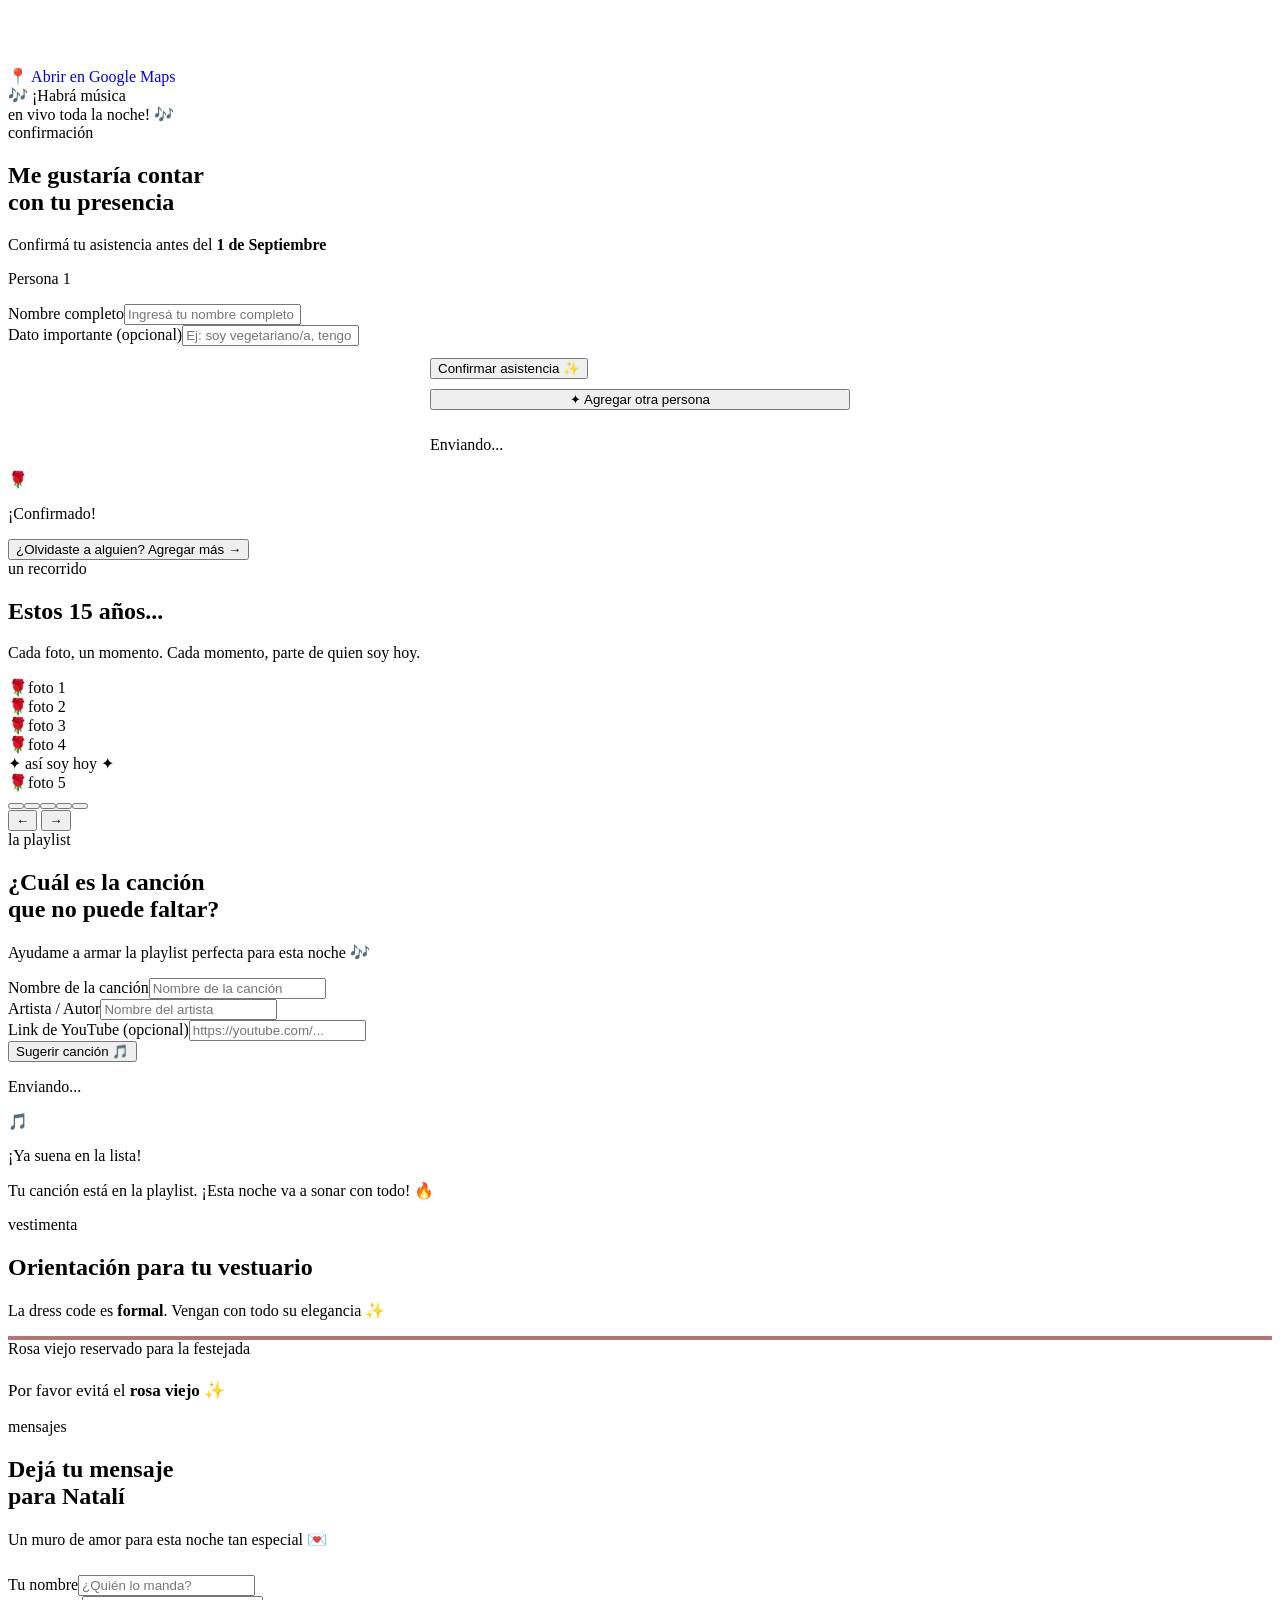
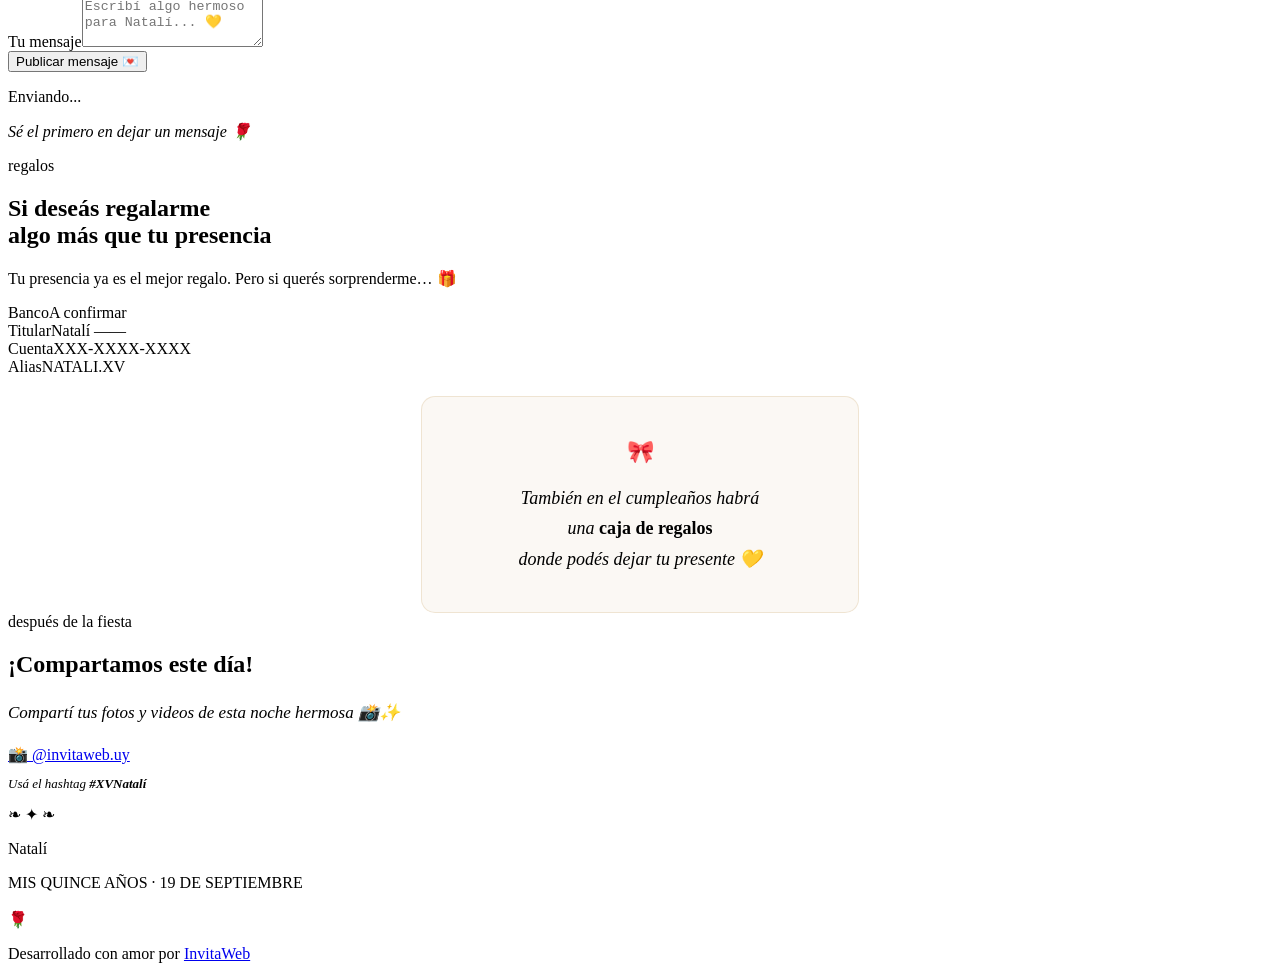
==== commit 37759f3e: "Update invitacion.html" ====
--- a/invitacion.html
+++ b/invitacion.html
@@ -1,32 +1,37 @@
 <!DOCTYPE html>
-
 <html lang="es">
 <head>
 <meta charset="utf-8"/>
 <meta content="width=device-width, initial-scale=1.0" name="viewport"/>
-<title>Mis XV – Paulina</title>
-<meta content="Mis XV – Paulina 🌸" property="og:title"/>
-<meta content="¡Estás invitado/a a mis XV años! Jueves 5 de Junio · 21:00 hs · Granja Colonia" property="og:description"/>
-<link href="https://fonts.googleapis.com" rel="preconnect"/>
-<link href="https://fonts.googleapis.com/css2?family=Playfair+Display:ital,wght@0,400;0,600;1,400;1,600&amp;family=Cormorant+Garamond:ital,wght@0,300;0,400;0,500;1,300;1,400&amp;family=Raleway:wght@300;400;500&amp;display=swap" rel="stylesheet"/>
-
-<link href="styles.css" rel="stylesheet"/></head>
+<title>Mis XV – Natalí</title>
+<meta content="Mis XV – Natalí 🌹" property="og:title"/>
+<meta content="¡Estás invitado/a a mis XV años! Sábado 19 de Septiembre · 21:00 hs" property="og:description"/>
+<link href="https://fonts.googleapis.com/css2?family=Playfair+Display:ital,wght@0,400;0,600;1,400;1,600&family=Cormorant+Garamond:ital,wght@0,300;0,400;0,500;1,300;1,400&family=IM+Fell+English:ital@0;1&family=Raleway:wght@300;400;500&family=Dancing+Script:wght@600;700&family=Pinyon+Script&display=swap" rel="stylesheet"/>
+<link href="styles-natali.css" rel="stylesheet"/>
+</head>
 <body>
 <div id="petals"></div>
+
 <audio id="bg-audio" loop="">
-<source src="https://www.dropbox.com/scl/fi/ehjotuprtsx8vl22t01s5/Ed-Sheeran-Perfect.mp3?rlkey=2dh03h3hcytiv7m80mpddvq2r&amp;raw=1" type="audio/mpeg"/>
+<source src="https://www.dropbox.com/scl/fi/njytjrwm84ooabxcv031c/First-And-Last.mp3?rlkey=8yayfjhcy9pgx694c803c0l59&raw=1" type="audio/mpeg"/>
 </audio>
+
 <!-- ═══ HERO ═══ -->
 <section id="hero">
 <div id="hero-bg-photo"></div>
+<span class="hero-corner tl">❧</span>
+<span class="hero-corner tr">❧</span>
+<span class="hero-corner bl">❧</span>
+<span class="hero-corner br">❧</span>
 <div class="hero-badge">✦ una noche especial ✦</div>
-<h1 class="hero-name">Paulina</h1>
+<h1 class="hero-name">Natalí</h1>
 <p class="hero-pre">Mis</p>
 <div class="hero-xv">XV</div>
 <p class="hero-anos">años</p>
+<div class="hero-divider"></div>
 <div class="music-btn-wrap">
 <div class="music-card">
-<p style="text-align:center;">🎵 La música de fondo<br/>es parte de la experiencia</p>
+<p>🎵 La música de fondo<br/>es parte de la experiencia</p>
 <button class="btn-music" id="musicBtn" onclick="toggleMusic()">
 <span id="musicIcon">▶</span>
 <span id="musicLabel">Ingresar con música</span>
@@ -37,22 +42,24 @@
 <div class="bar-anim" style="animation-delay:.24s;height:13px;"></div>
 <div class="bar-anim" style="animation-delay:.12s;height:9px;"></div>
 <div class="bar-anim" style="animation-delay:0s;height:5px;"></div>
-<span style="margin-left:8px;">Perfect · Ed Sheeran</span>
-</div>
-</div>
-</div>
-</section>
+<span style="margin-left:8px;">First And Last · ABOUT</span>
+</div>
+</div>
+</div>
+</section>
+
 <!-- ═══ INVITACIÓN ═══ -->
 <section class="section s-dark" id="invitacion">
 <span class="sec-tag">una invitación especial</span>
-<h2 class="sec-title">Paulina<br/><em style="font-size:.8em;color:var(--sky);">Mis XV Años</em></h2>
+<h2 class="sec-title"><span style="color:var(--fucsia-lila);">Natalí</span><br/><em style="font-size:.8em;color:var(--gold);">Mis XV Años</em></h2>
 <div class="gold-line"></div>
 <div class="invite-card">
 <p class="invite-who">Con todo el amor del mundo</p>
 <p class="invite-text">Tengo el enorme placer de invitarte a acompañarme a celebrar este día tan especial e importante en mi vida.<br/><br/>Quiero compartir este momento único contigo.</p>
-<div class="invite-date">Jueves 5 de Junio · 21:00 hs</div>
-</div>
-</section>
+<div class="invite-date">Sábado 19 de Septiembre · 21:00 hs</div>
+</div>
+</section>
+
 <!-- ═══ COUNTDOWN ═══ -->
 <section class="section" id="countdown-section">
 <span class="sec-tag">el gran momento</span>
@@ -64,8 +71,9 @@
 <div class="count-box"><span class="count-num" id="cd-mins">--</span><span class="count-label">Min</span></div>
 <div class="count-box"><span class="count-num" id="cd-secs">--</span><span class="count-label">Seg</span></div>
 </div>
-<div id="event-arrived">🎉 ¡Esta noche es la noche! 🎉</div>
-</section>
+<div id="event-arrived">🌹 ¡Esta noche es la noche! 🌹</div>
+</section>
+
 <!-- ═══ MOOD ═══ -->
 <section class="section s-rose">
 <span class="sec-tag">contanos</span>
@@ -78,32 +86,43 @@
 <button class="mood-btn mood-btn-centered" onclick="selectMood(this,'Perfecto, también hay lugar para descansar 😌')">
 <span class="mood-icon">😌</span><span class="mood-label">Tranquilo/a</span>
 </button>
-<button class="mood-btn mood-btn-centered" onclick="selectMood(this,'¡¡MODO BESTIA ACTIVADO!! 🔥🎉')">
+<button class="mood-btn mood-btn-centered" onclick="selectMood(this,'¡Genial, va a ser una noche a pura fiesta! 🎉🔥')">
 <span class="mood-icon">🔥</span><span class="mood-label">Modo fiesta total</span>
 </button>
 </div>
 <p id="mood-response"></p>
 </section>
+
 <!-- ═══ LUGAR ═══ -->
 <section class="section s-dark">
 <span class="sec-tag">fecha y lugar</span>
 <h2 class="sec-title">La fiesta</h2>
 <div class="gold-line"></div>
 <div class="lugar-info">
-<div class="lugar-detail"><span class="ld-icon">📅</span><span class="ld-label">Fecha</span><span class="ld-val">Jueves 5 de Junio</span></div>
+<div class="lugar-detail"><span class="ld-icon">📅</span><span class="ld-label">Fecha</span><span class="ld-val">Sábado 19 de Septiembre</span></div>
 <div class="lugar-detail"><span class="ld-icon">🕘</span><span class="ld-label">Hora</span><span class="ld-val">21:00 hs</span></div>
-<div class="lugar-detail"><span class="ld-icon">📍</span><span class="ld-label">Lugar</span><span class="ld-val">Granja Colonia</span></div>
-</div>
-<div class="map-wrap">
-<iframe allowfullscreen="" height="280" loading="lazy" referrerpolicy="no-referrer-when-downgrade" src="https://www.google.com/maps/embed?pb=!1m18!1m12!1m3!1d3290.685437477045!2d-57.740736999999996!3d-34.4347445!2m3!1f0!2f0!3f0!3m2!1i1024!2i768!4f13.1!3m3!1m2!1s0x95a30c7c1a34ffbd%3A0x6a4ad1bd16b728e4!2sGranja%20Colonia!5e0!3m2!1ses-419!2suy!4v1768006159809!5m2!1ses-419!2suy" style="border:0;display:block;" width="100%"></iframe>
-</div>
-</section>
+<div class="lugar-detail"><span class="ld-icon">📍</span><span class="ld-label">Lugar</span><span class="ld-val">Chacra Paso del Sauce</span></div>
+</div>
+<p style="margin-top:6px;font-family:'IM Fell English',serif;font-style:italic;font-size:clamp(14px,3.4vw,17px);color:var(--text2);">Camino Paso del Sauce</p>
+<div class="map-embed-wrap">
+<iframe src="https://www.google.com/maps?q=Camino+Paso+del+Sauce&output=embed" width="100%" height="260" style="border:0;" allowfullscreen="" loading="lazy" referrerpolicy="no-referrer-when-downgrade"></iframe>
+</div>
+<a class="btn-add-more" style="display:inline-block;margin-top:14px;text-decoration:none;" href="https://www.google.com/maps/search/?api=1&query=Camino+Paso+del+Sauce" target="_blank">📍 Abrir en Google Maps</a>
+<div class="music-sign-wrap">
+  <div class="music-sign">
+    <span class="music-sign-icon">🎶</span>
+    <span class="music-sign-text">¡Habrá música<br/>en vivo toda la noche!</span>
+    <span class="music-sign-icon">🎶</span>
+  </div>
+</div>
+</section>
+
 <!-- ═══ RSVP ═══ -->
 <section class="section">
 <span class="sec-tag">confirmación</span>
 <h2 class="sec-title">Me gustaría contar<br/>con tu presencia</h2>
 <div class="gold-line"></div>
-<p class="sec-body">Confirmá tu asistencia antes del <strong style="color:var(--sky)">20 de Mayo</strong></p>
+<p class="sec-body">Confirmá tu asistencia antes del <strong style="color:var(--gold)">1 de Septiembre</strong></p>
 <div id="rsvp-wrap">
 <div id="rsvp-forms-container">
 <div class="rsvp-form rsvp-person-form" id="rsvp-form-0">
@@ -113,15 +132,18 @@
 </div>
 </div>
 <div style="max-width:420px;margin:12px auto 0;display:flex;gap:10px;flex-direction:column;">
+<div style="position:relative;">
+  <div class="party-burst" id="party-burst"></div>
+  <button class="btn-gold" id="rsvp-btn" onclick="submitRSVP()">Confirmar asistencia ✨</button>
+</div>
 <button class="btn-add-person" id="btn-add-person" onclick="addRSVPPerson()">✦ Agregar otra persona</button>
-<button class="btn-gold" id="rsvp-btn" onclick="submitRSVP()">Confirmar asistencia ✨</button>
 <p class="sheet-loading" id="rsvp-loading">Enviando...</p>
 </div>
 </div>
 <div class="success-box" id="rsvp-success" style="position:relative;">
-  <div class="music-burst" id="party-burst"></div>
+  <div class="music-burst" id="party-burst-success"></div>
   <div class="song-success-content">
-    <div class="vinyl-spin" id="rsvp-main-emoji">🎉</div>
+    <div class="vinyl-spin">🌹</div>
     <p class="song-success-headline">¡Confirmado!</p>
     <p class="success-msg" id="rsvp-thanks-msg"></p>
     <button class="btn-add-more" onclick="showAddMore()">¿Olvidaste a alguien? Agregar más →</button>
@@ -136,6 +158,7 @@
   </div>
 </div>
 </section>
+
 <!-- ═══ SLIDESHOW ═══ -->
 <section class="section s-dark" id="slideshow-section">
 <span class="sec-tag">un recorrido</span>
@@ -144,23 +167,21 @@
 <p class="sec-body">Cada foto, un momento. Cada momento, parte de quien soy hoy.</p>
 <div class="slides-wrap">
 <div class="slide active">
-<div class="slide-photo"><img src="img/foto1.jpg" alt="Paulina" style="width:100%;height:100%;object-fit:cover;border-radius:inherit;"></div>
+<div class="slide-frame"><div class="slide-photo"><img alt="Foto 1" onerror="handleSlideImgError(this,1)" src="img/foto-1.jpg"/></div></div>
 </div>
 <div class="slide">
-<div class="slide-photo"><img src="img/foto2.jpg" alt="Paulina" style="width:100%;height:100%;object-fit:cover;border-radius:inherit;"></div>
+<div class="slide-frame"><div class="slide-photo"><img alt="Foto 2" onerror="handleSlideImgError(this,2)" src="img/foto-2.jpg"/></div></div>
 </div>
 <div class="slide">
-<div class="slide-photo"><img src="img/foto3.jpg" alt="Paulina" style="width:100%;height:100%;object-fit:cover;border-radius:inherit;"></div>
+<div class="slide-frame"><div class="slide-photo"><img alt="Foto 3" onerror="handleSlideImgError(this,3)" src="img/foto-3.jpg"/></div></div>
 </div>
 <div class="slide">
-<div class="slide-photo"><img src="img/foto4.jpg" alt="Paulina" style="width:100%;height:100%;object-fit:cover;border-radius:inherit;"></div>
+<div class="slide-frame"><div class="slide-photo"><img alt="Foto 4" onerror="handleSlideImgError(this,4)" src="img/foto-4.jpg"/></div></div>
 </div>
 <div class="slide">
-<div class="slide-photo"><img src="img/foto5.jpg" alt="Paulina" style="width:100%;height:100%;object-fit:cover;border-radius:inherit;"></div>
-</div>
-<div class="slide">
-<div class="slide-photo" style="display:flex;align-items:center;justify-content:center;padding:0;overflow:hidden;">
-<img src="img/foto6.jpg" alt="Paulina" style="width:100%;height:100%;object-fit:cover;border-radius:inherit;">
+<div class="slide-frame slide-frame-featured">
+<span class="slide-featured-ribbon">✦ así soy hoy ✦</span>
+<div class="slide-photo slide-photo-featured"><img alt="Foto 5" onerror="handleSlideImgError(this,5)" src="img/foto-5.jpg"/></div>
 </div>
 </div>
 </div>
@@ -170,6 +191,7 @@
 <button onclick="changeSlide(1)">→</button>
 </div>
 </section>
+
 <!-- ═══ CANCIÓN ═══ -->
 <section class="section s-rose">
 <span class="sec-tag">la playlist</span>
@@ -194,58 +216,60 @@
   </div>
 </div>
 </section>
+
 <!-- ═══ DRESS CODE ═══ -->
 <section class="section s-dark">
 <span class="sec-tag">vestimenta</span>
 <h2 class="sec-title">Orientación para tu vestuario</h2>
 <div class="gold-line"></div>
-<p class="sec-body">Vengan con todo su estilo. Solo hay dos colores reservados 💫</p>
-<div class="dress-grid" style="justify-content:center;gap:28px;">
+<p class="sec-body">La dress code es <strong style="color:var(--gold)">formal</strong>. Vengan con todo su elegancia ✨</p>
+<div class="dress-grid" style="justify-content:center;">
 <div class="dress-card">
-  <div class="dress-swatch" style="background:#ffffff;border:2px solid #ddd;"></div>
-  <span class="dress-name" style="color:var(--rose);">Blanco</span>
+  <div class="dress-swatch" style="background:#b5737a;border:2px solid rgba(181,115,122,.4);"></div>
+  <span class="dress-name" style="color:var(--rose-old);">Rosa viejo</span>
   <span class="dress-hint">reservado para la festejada</span>
 </div>
-<div class="dress-card">
-  <div class="dress-swatch" style="background:#111111;"></div>
-  <span class="dress-name" style="color:var(--rose);">Negro</span>
-  <span class="dress-hint">preferimos evitarlo</span>
-</div>
-</div>
-<p class="dress-avoid" style="margin-top:22px;font-size:17px;">Por favor evitá el <strong>blanco</strong> y el <strong>negro</strong> ✨</p>
-</section>
+</div>
+<p class="dress-avoid" style="margin-top:22px;font-size:17px;">Por favor evitá el <strong>rosa viejo</strong> ✨</p>
+</section>
+
 <!-- ═══ MURO MENSAJES ═══ -->
 <section class="section">
 <span class="sec-tag">mensajes</span>
-<h2 class="sec-title">Dejá tu mensaje<br/>para Paulina</h2>
+<h2 class="sec-title">Dejá tu mensaje<br/>para Natalí</h2>
 <div class="gold-line"></div>
 <p class="sec-body" style="margin-bottom:26px;">Un muro de amor para esta noche tan especial 💌</p>
 <div class="wall-form">
 <div><label class="field-label">Tu nombre</label><input class="rsvp-input" id="msg-author" placeholder="¿Quién lo manda?" type="text"/></div>
-<div><label class="field-label">Tu mensaje</label><textarea class="rsvp-input" id="msg-text" placeholder="Escribí algo hermoso para Pauli... 💛" rows="3"></textarea></div>
+<div><label class="field-label">Tu mensaje</label><textarea class="rsvp-input" id="msg-text" placeholder="Escribí algo hermoso para Natalí... 💛" rows="3"></textarea></div>
 <button class="btn-gold" id="msg-btn" onclick="submitMessage()">Publicar mensaje 💌</button>
 <p class="sheet-loading" id="msg-loading">Enviando...</p>
 </div>
 <div class="messages-grid" id="messages-grid"></div>
-<p id="no-msgs" style="font-style:italic;color:var(--text3);margin-top:14px;font-size:16px;">Sé el primero en dejar un mensaje 💛</p>
+<p id="no-msgs" style="font-style:italic;color:var(--text3);margin-top:14px;font-size:16px;">Sé el primero en dejar un mensaje 🌹</p>
 <div id="load-more-wrap" style="display:none;margin-top:18px;">
 <button class="btn-load-more" id="load-more-btn" onclick="showMoreMessages()">Ver más mensajes 💌</button>
 </div>
 </section>
+
 <!-- ═══ REGALOS ═══ -->
 <section class="section s-dark">
 <span class="sec-tag">regalos</span>
 <h2 class="sec-title">Si deseás regalarme<br/>algo más que tu presencia</h2>
 <div class="gold-line"></div>
 <p class="sec-body">Tu presencia ya es el mejor regalo. Pero si querés sorprenderme… 🎁</p>
-<div class="cuenta-card" style="margin-top:26px;">
-<div class="cuenta-row"><span class="cuenta-key">Banco</span><span class="cuenta-val">Banco República</span></div>
-<div class="cuenta-row"><span class="cuenta-key">Titular</span><span class="cuenta-val">Paulina ——</span></div>
-<div class="cuenta-row"><span class="cuenta-key">Cuenta</span><span class="cuenta-val">···· ···· ···· ····</span></div>
-<div class="cuenta-row"><span class="cuenta-key">Alias</span><span class="cuenta-val">PAULI.XV</span></div>
-</div>
-<p style="margin-top:12px;font-style:italic;font-size:13px;color:var(--text3);"></p>
-</section>
+<div class="cuenta-card">
+<div class="cuenta-row"><span class="cuenta-key">Banco</span><span class="cuenta-val">A confirmar</span></div>
+<div class="cuenta-row"><span class="cuenta-key">Titular</span><span class="cuenta-val">Natalí ——</span></div>
+<div class="cuenta-row"><span class="cuenta-key">Cuenta</span><span class="cuenta-val">XXX-XXXX-XXXX</span></div>
+<div class="cuenta-row"><span class="cuenta-key">Alias</span><span class="cuenta-val">NATALI.XV</span></div>
+</div>
+<div style="margin-top:20px;max-width:400px;margin-left:auto;margin-right:auto;background:rgba(201,169,110,.08);border:1px solid rgba(201,169,110,.25);border-radius:14px;padding:20px 18px;text-align:center;">
+  <p style="font-size:22px;margin-bottom:8px;">🎀</p>
+  <p style="font-family:'IM Fell English',serif;font-style:italic;font-size:clamp(15px,3.5vw,18px);color:var(--text2);line-height:1.7;">También en el cumpleaños habrá<br/>una <strong style="color:var(--gold);font-style:normal;">caja de regalos</strong><br/>donde podés dejar tu presente 💛</p>
+</div>
+</section>
+
 <!-- ═══ COMPARTIR ═══ -->
 <section class="section s-rose">
 <span class="sec-tag">después de la fiesta</span>
@@ -253,37 +277,42 @@
 <div class="gold-line"></div>
 <div class="compartir-card">
 <p style="font-size:17px;line-height:1.75;color:var(--text2);font-style:italic;">Compartí tus fotos y videos de esta noche hermosa 📸✨</p>
-<a class="ig-link" href="https://instagram.com/invitaweb.uy" target="_blank">📸 @invitaweb.uy</a>
-<p style="margin-top:12px;font-size:13px;color:var(--text3);font-style:italic;">Usá el hashtag <strong style="color:var(--sky)">#XVPaulina</strong></p>
-</div>
-</section>
+<a class="ig-link" href="https://www.instagram.com/invitaweb.uy/" target="_blank">📸 @invitaweb.uy</a>
+<p style="margin-top:12px;font-size:13px;color:var(--text3);font-style:italic;">Usá el hashtag <strong style="color:var(--gold)">#XVNatalí</strong></p>
+</div>
+</section>
+
 <!-- ═══ FOOTER ═══ -->
 <footer>
-<div class="ornament">✦ ✦ ✦</div>
-<p class="footer-name">Paulina</p>
-<div class="gold-line"></div>
-<p class="footer-sub">Mis Quince Años · 5 de Junio</p>
-<div class="ornament" style="margin-top:18px;">🌸</div>
+<div class="ornament">❧ ✦ ❧</div>
+<p class="footer-name">Natalí</p>
+<div class="gold-line"></div>
+<p class="footer-sub">MIS QUINCE AÑOS · 19 DE SEPTIEMBRE</p>
+<div class="ornament" style="margin-top:18px;">🌹</div>
 <p class="footer-dev">Desarrollado con amor por <a href="https://www.instagram.com/invitaweb.uy/" target="_blank">InvitaWeb</a></p>
 </footer>
+
 <script>
-const RSVP_URL   = 'https://script.google.com/macros/s/AKfycbyi6a5xI08bsREtnfmGYhNfFPGB_bNEKlNDGRyHwrM_zT0jf7yCLWRuNT-dA-_wqRsHQw/exec';
-const SONG_URL   = 'https://script.google.com/macros/s/AKfycbzy2UsSYHw_9uILyC051JPQ9Bj5VAA-uxVh5SOUbpsgLlyWz7xuh8jjueIz0KiTCna6/exec';
-const WALL_URL   = 'https://script.google.com/macros/s/AKfycby2T5ARFPa6JnvJi9KG8gLJfTowxAut2ldMXVoBoAovnlavERXnBylis9NxJnGqiFxN6Q/exec';
-const TOKEN      = 'paulina2025xv';
+const RSVP_URL = 'REEMPLAZAR_CON_URL_RSVP';
+const SONG_URL = 'REEMPLAZAR_CON_URL_CANCION';
+const WALL_URL = 'REEMPLAZAR_CON_URL_MURO';
+const TOKEN    = 'natali2026xv';
 
 /* PÉTALOS */
 (function(){
   const c=document.getElementById('petals');
-  const cols=['#a8d8f0','#e8a0b4','#5aacdc','#f0c8d8','#90ccee','#d4607a','#b8e0f4'];
+  const cols=['#e8c766','#f5deb3','#fff8dc','#d4af37','#ffffff','#c0c0c0','#f0e68c'];
   for(let i=0;i<30;i++){
     const p=document.createElement('div'); p.className='petal';
-    const s=7+Math.random()*10;
-    p.style.cssText=['left:'+(Math.random()*100)+'vw','width:'+s+'px','height:'+(s*1.4)+'px',
+    const s=6+Math.random()*9;
+    const shapes=['50%','2px','60% 40% 55% 35%'];
+    p.style.cssText=[
+      'left:'+(Math.random()*100)+'vw',
+      'width:'+s+'px','height:'+(s*1.35)+'px',
       'background:'+cols[Math.floor(Math.random()*cols.length)],
-      'animation-duration:'+(4+Math.random()*7)+'s',
-      'animation-delay:'+(Math.random()*10)+'s',
-      'border-radius:'+(48+Math.random()*20)+'% '+(38+Math.random()*20)+'% '+(52+Math.random()*18)+'% '+(34+Math.random()*18)+'%'
+      'border-radius:'+shapes[Math.floor(Math.random()*shapes.length)],
+      'animation-duration:'+(5+Math.random()*7)+'s',
+      'animation-delay:'+(Math.random()*10)+'s'
     ].join(';');
     c.appendChild(p);
   }
@@ -292,11 +321,14 @@
 /* SPARKLES */
 (function(){
   const h=document.getElementById('hero');
-  for(let i=0;i<18;i++){
+  for(let i=0;i<16;i++){
     const s=document.createElement('div'); s.className='hero-sparkle';
-    s.style.cssText=['left:'+(10+Math.random()*80)+'%','top:'+(10+Math.random()*80)+'%',
+    s.style.cssText=[
+      'left:'+(10+Math.random()*80)+'%','top:'+(10+Math.random()*80)+'%',
       'width:'+(1+Math.random()*2.5)+'px','height:'+(1+Math.random()*2.5)+'px',
-      'animation-duration:'+(2+Math.random()*4)+'s','animation-delay:'+(Math.random()*4)+'s'
+      'background:var(--gold)',
+      'animation-duration:'+(2+Math.random()*4)+'s',
+      'animation-delay:'+(Math.random()*4)+'s'
     ].join(';');
     h.appendChild(s);
   }
@@ -329,9 +361,9 @@
   }
 }
 
-/* COUNTDOWN */
+/* COUNTDOWN — 19 de Septiembre 2026 a las 21hs */
 (function(){
-  const target=new Date('2026-06-05T21:00:00');
+  const target=new Date('2026-09-19T21:00:00');
   const grid=document.getElementById('countdownGrid');
   const arrived=document.getElementById('event-arrived');
   const title=document.getElementById('countdownTitle');
@@ -353,6 +385,11 @@
   const r=document.getElementById('mood-response');
   r.style.opacity=0;
   setTimeout(()=>{r.textContent=msg;r.style.opacity=1;},200);
+}
+
+/* Muestra un ícono de reemplazo si la foto del carrusel todavía no fue subida a la carpeta img/ */
+function handleSlideImgError(img,n){
+  img.parentElement.innerHTML='<div class="slide-photo-placeholder"><span>🌹</span><span>foto '+n+'</span></div>';
 }
 
 /* SLIDESHOW */
@@ -375,49 +412,43 @@
   window.changeSlide=n=>goTo(current+n);
 })();
 
-/* UTIL FETCH A SHEETS */
-async function sendToSheet(url, data, btnId, loadingId){
+/* UTIL FETCH SHEETS */
+async function sendToSheet(url,data,btnId,loadingId){
   const btn=document.getElementById(btnId);
   const loading=document.getElementById(loadingId);
   btn.disabled=true; loading.classList.add('show');
-  try{
-    // Sin Content-Type header: evita preflight CORS con Google Apps Script
-    await fetch(url,{method:'POST',body:JSON.stringify(data)});
-  }catch(e){console.warn('Sheet error',e);}
+  try{ await fetch(url,{method:'POST',body:JSON.stringify(data)}); }
+  catch(e){console.warn('Sheet error',e);}
   loading.classList.remove('show');
 }
 
 /* RSVP */
-let rsvpPersonCount = 1;
+let rsvpPersonCount=1;
 function addRSVPPerson(){
-  const container = document.getElementById('rsvp-forms-container');
-  const idx = rsvpPersonCount;
-  const div = document.createElement('div');
-  div.className = 'rsvp-form rsvp-person-form';
-  div.id = 'rsvp-form-'+idx;
-  div.innerHTML = `
+  const container=document.getElementById('rsvp-forms-container');
+  const idx=rsvpPersonCount;
+  const div=document.createElement('div');
+  div.className='rsvp-form rsvp-person-form'; div.id='rsvp-form-'+idx;
+  div.innerHTML=`
     <p class="rsvp-person-label">Persona ${idx+1} <button onclick="removeRSVPPerson(${idx})" class="btn-remove-person">✕ quitar</button></p>
     <div><label class="field-label">Nombre completo</label><input class="rsvp-input rsvp-name-input" placeholder="Nombre completo" type="text"/></div>
     <div><label class="field-label">Dato importante (opcional)</label><input class="rsvp-input rsvp-dato-input" placeholder="Ej: soy vegetariano/a, tiene alergia..." type="text"/></div>
   `;
-  container.appendChild(div);
-  rsvpPersonCount++;
+  container.appendChild(div); rsvpPersonCount++;
 }
 function removeRSVPPerson(idx){
-  const el = document.getElementById('rsvp-form-'+idx);
-  if(el) el.remove();
+  const el=document.getElementById('rsvp-form-'+idx); if(el)el.remove();
 }
 async function submitRSVP(){
-  const forms = document.querySelectorAll('.rsvp-person-form');
-  const personas = [];
-  let allValid = true;
-  forms.forEach((form,i)=>{
-    const name = form.querySelector('.rsvp-name-input').value.trim();
-    const dato = form.querySelector('.rsvp-dato-input').value.trim();
-    if(!name){ allValid=false; form.querySelector('.rsvp-name-input').focus(); }
+  const forms=document.querySelectorAll('#rsvp-forms-container .rsvp-person-form');
+  const personas=[]; let allValid=true;
+  forms.forEach(form=>{
+    const name=form.querySelector('.rsvp-name-input').value.trim();
+    const dato=form.querySelector('.rsvp-dato-input').value.trim();
+    if(!name){allValid=false; form.querySelector('.rsvp-name-input').focus();}
     else personas.push({name,dato});
   });
-  if(!allValid){ alert('Por favor ingresá el nombre de todas las personas.'); return; }
+  if(!allValid){alert('Por favor ingresá el nombre de todas las personas.');return;}
   const btn=document.getElementById('rsvp-btn');
   const loading=document.getElementById('rsvp-loading');
   btn.disabled=true; loading.classList.add('show');
@@ -427,10 +458,10 @@
   loading.classList.remove('show');
   document.getElementById('rsvp-wrap').style.display='none';
   const suc=document.getElementById('rsvp-success'); suc.style.display='block';
-  const nombres = personas.map(p=>p.name).join(', ');
-  document.getElementById('rsvp-thanks-msg').textContent='¡Gracias! Asistencia confirmada para: '+nombres+'. ¡Los esperamos con todo! 🌸';
-  setTimeout(launchPartyEmojis, 100);
-  setTimeout(launchPartyEmojis, 600);
+  const nombres=personas.map(p=>p.name).join(', ');
+  document.getElementById('rsvp-thanks-msg').textContent='¡Gracias! Asistencia confirmada para: '+nombres+'. ¡Los esperamos con todo! 🌹';
+  setTimeout(launchPartyEmojis,100);
+  setTimeout(launchPartyEmojis,600);
 }
 
 /* CANCIÓN */
@@ -442,26 +473,23 @@
   await sendToSheet(SONG_URL,{nombre:name+' - '+artist,extra:yt,timestamp:new Date().toLocaleString('es-UY'),token:TOKEN},'song-btn','song-loading');
   document.getElementById('cancion-wrap').style.display='none';
   document.getElementById('song-success').style.display='block';
-  setTimeout(launchMusicNotes, 100);
+  setTimeout(launchMusicNotes,100);
 }
 
 /* MURO */
 const localMessages=[];
-
-// Cargar mensajes existentes desde Sheets al cargar la página
 (async function loadMessages(){
   try{
-    const res = await fetch(WALL_URL);
-    const data = await res.json();
+    const res=await fetch(WALL_URL);
+    const data=await res.json();
     if(Array.isArray(data)){
       data.forEach(row=>{
-        if(row.nombre && row.mensaje){
-          localMessages.push({author:row.nombre, text:row.mensaje, time:new Date(row.timestamp||Date.now())});
-        }
+        if(row.nombre&&row.mensaje)
+          localMessages.push({author:row.nombre,text:row.mensaje,time:new Date(row.timestamp||Date.now())});
       });
       renderMessages();
     }
-  }catch(e){ /* silencioso si falla */ }
+  }catch(e){}
 })();
 async function submitMessage(){
   const author=document.getElementById('msg-author').value.trim();
@@ -474,10 +502,9 @@
   document.getElementById('msg-btn').disabled=false;
   renderMessages();
 }
-const MSG_PAGE = 5;
-let msgVisible = MSG_PAGE;
+const MSG_PAGE=5; let msgVisible=MSG_PAGE;
 function renderMessages(reset){
-  if(reset) msgVisible = MSG_PAGE;
+  if(reset) msgVisible=MSG_PAGE;
   const grid=document.getElementById('messages-grid');
   const noMsg=document.getElementById('no-msgs');
   const loadWrap=document.getElementById('load-more-wrap');
@@ -486,17 +513,12 @@
   grid.innerHTML='';
   sorted.slice(0,msgVisible).forEach(m=>{
     const d=document.createElement('div'); d.className='msg-card';
-    const t=m.time instanceof Date ? m.time : new Date(m.time);
-    const min=t.getMinutes().toString().padStart(2,'0');
     d.innerHTML=`<p class="msg-author">${m.author}</p><p class="msg-text">"${m.text}"</p>`;
     grid.appendChild(d);
   });
-  if(loadWrap) loadWrap.style.display = (sorted.length > msgVisible) ? 'block' : 'none';
-}
-function showMoreMessages(){
-  msgVisible += MSG_PAGE;
-  renderMessages();
-}
+  if(loadWrap) loadWrap.style.display=(sorted.length>msgVisible)?'block':'none';
+}
+function showMoreMessages(){ msgVisible+=MSG_PAGE; renderMessages(); }
 
 /* RSVP EXTRA */
 function showAddMore(){
@@ -519,8 +541,7 @@
 }
 async function submitExtra(){
   const forms=document.querySelectorAll('#rsvp-extra-container .rsvp-person-form');
-  const personas=[];
-  let allValid=true;
+  const personas=[]; let allValid=true;
   forms.forEach(form=>{
     const name=form.querySelector('.rsvp-name-input').value.trim();
     const dato=form.querySelector('.rsvp-dato-input').value.trim();
@@ -537,50 +558,36 @@
   document.getElementById('rsvp-add-more').style.display='none';
   const nombres=personas.map(p=>p.name).join(', ');
   const msg=document.getElementById('rsvp-thanks-msg');
-  msg.textContent+=' • También confirmado: '+nombres+' 🌸';
-}
-
-/* REGALOS */
-function showRegalo(btn){
-  document.getElementById('regalo-reveal').classList.add('show');
-  btn.style.display='none';
-}
-
-/* ═══ ANIMACIÓN RSVP: emojis de celebración ═══ */
+  msg.textContent+=' • También confirmado: '+nombres+' 🌹';
+}
+
+/* ANIMACIÓN RSVP */
 function launchPartyEmojis(){
   const burst=document.getElementById('party-burst');
-  if(!burst) return;
-  burst.innerHTML='';
-  const emojis=['🎉','🎊','💃','🕺','🥂','🎈','💫','🎀','🌟','🎁','✨','🌸'];
+  if(!burst) return; burst.innerHTML='';
+  const emojis=['🌹','🎉','💫','🎊','👑','🥂','🎈','✨','🎀','🌟'];
   for(let i=0;i<18;i++){
-    const el=document.createElement('div');
-    el.className='music-note';
-    const angle=Math.random()*360;
-    const dist=70+Math.random()*160;
-    const tx=Math.cos(angle*Math.PI/180)*dist+'px';
-    const ty=Math.sin(angle*Math.PI/180)*dist+'px';
-    const rot=(Math.random()-0.5)*180+'deg';
-    el.style.cssText=`--tx:${tx};--ty:${ty};--rot:${rot};animation-delay:${Math.random()*.4}s;font-size:${18+Math.random()*18}px;`;
+    const el=document.createElement('div'); el.className='music-note';
+    const angle=Math.random()*360, dist=70+Math.random()*160;
+    const tx=Math.cos(angle*Math.PI/180)*dist+'px', ty=Math.sin(angle*Math.PI/180)*dist+'px';
+    const rot=(Math.random()-.5)*180+'deg';
+    el.style.cssText=`--tx:${tx};--ty:${ty};--rot:${rot};animation-delay:${Math.random()*.4}s;font-size:${16+Math.random()*18}px;`;
     el.textContent=emojis[Math.floor(Math.random()*emojis.length)];
     burst.appendChild(el);
   }
 }
 
-/* ═══ ANIMACIÓN CANCIÓN: notas ═══ */
+/* ANIMACIÓN CANCIÓN */
 function launchMusicNotes(){
   const burst=document.getElementById('music-burst');
-  if(!burst) return;
-  burst.innerHTML='';
+  if(!burst) return; burst.innerHTML='';
   const notes=['🎵','🎶','🎸','🎹','🎤','✨','🎼','💫'];
   for(let i=0;i<18;i++){
-    const el=document.createElement('div');
-    el.className='music-note';
-    const angle=Math.random()*360;
-    const dist=70+Math.random()*160;
-    const tx=Math.cos(angle*Math.PI/180)*dist+'px';
-    const ty=Math.sin(angle*Math.PI/180)*dist+'px';
-    const rot=(Math.random()-0.5)*180+'deg';
-    el.style.cssText=`--tx:${tx};--ty:${ty};--rot:${rot};animation-delay:${Math.random()*.4}s;font-size:${18+Math.random()*18}px;`;
+    const el=document.createElement('div'); el.className='music-note';
+    const angle=Math.random()*360, dist=70+Math.random()*160;
+    const tx=Math.cos(angle*Math.PI/180)*dist+'px', ty=Math.sin(angle*Math.PI/180)*dist+'px';
+    const rot=(Math.random()-.5)*180+'deg';
+    el.style.cssText=`--tx:${tx};--ty:${ty};--rot:${rot};animation-delay:${Math.random()*.4}s;font-size:${16+Math.random()*18}px;`;
     el.textContent=notes[Math.floor(Math.random()*notes.length)];
     burst.appendChild(el);
   }
@@ -591,16 +598,14 @@
 <button id="music-float" onclick="toggleMusic()" title="Reproducir / Pausar música"
   style="display:none;position:fixed;bottom:22px;right:22px;z-index:1000;
   width:54px;height:54px;border-radius:50%;border:none;cursor:pointer;
-  background:linear-gradient(135deg,var(--sky),var(--rose));
-  box-shadow:0 4px 20px rgba(90,172,220,0.4);
+  background:linear-gradient(135deg,var(--gold),var(--rose-old));
+  box-shadow:0 4px 20px rgba(201,169,110,0.4);
   align-items:center;justify-content:center;
   transition:transform .2s,box-shadow .2s;padding:0;">
-  <!-- PAUSE icon (dos barras) -->
   <svg id="float-pause-svg" xmlns="http://www.w3.org/2000/svg" width="22" height="22" viewBox="0 0 24 24" fill="white" style="display:block;">
     <rect x="5" y="4" width="4" height="16" rx="1.5"/>
     <rect x="15" y="4" width="4" height="16" rx="1.5"/>
   </svg>
-  <!-- PLAY icon (triángulo) -->
   <svg id="float-play-svg" xmlns="http://www.w3.org/2000/svg" width="22" height="22" viewBox="0 0 24 24" fill="white" style="display:none;margin-left:3px;">
     <polygon points="5,3 19,12 5,21"/>
   </svg>
